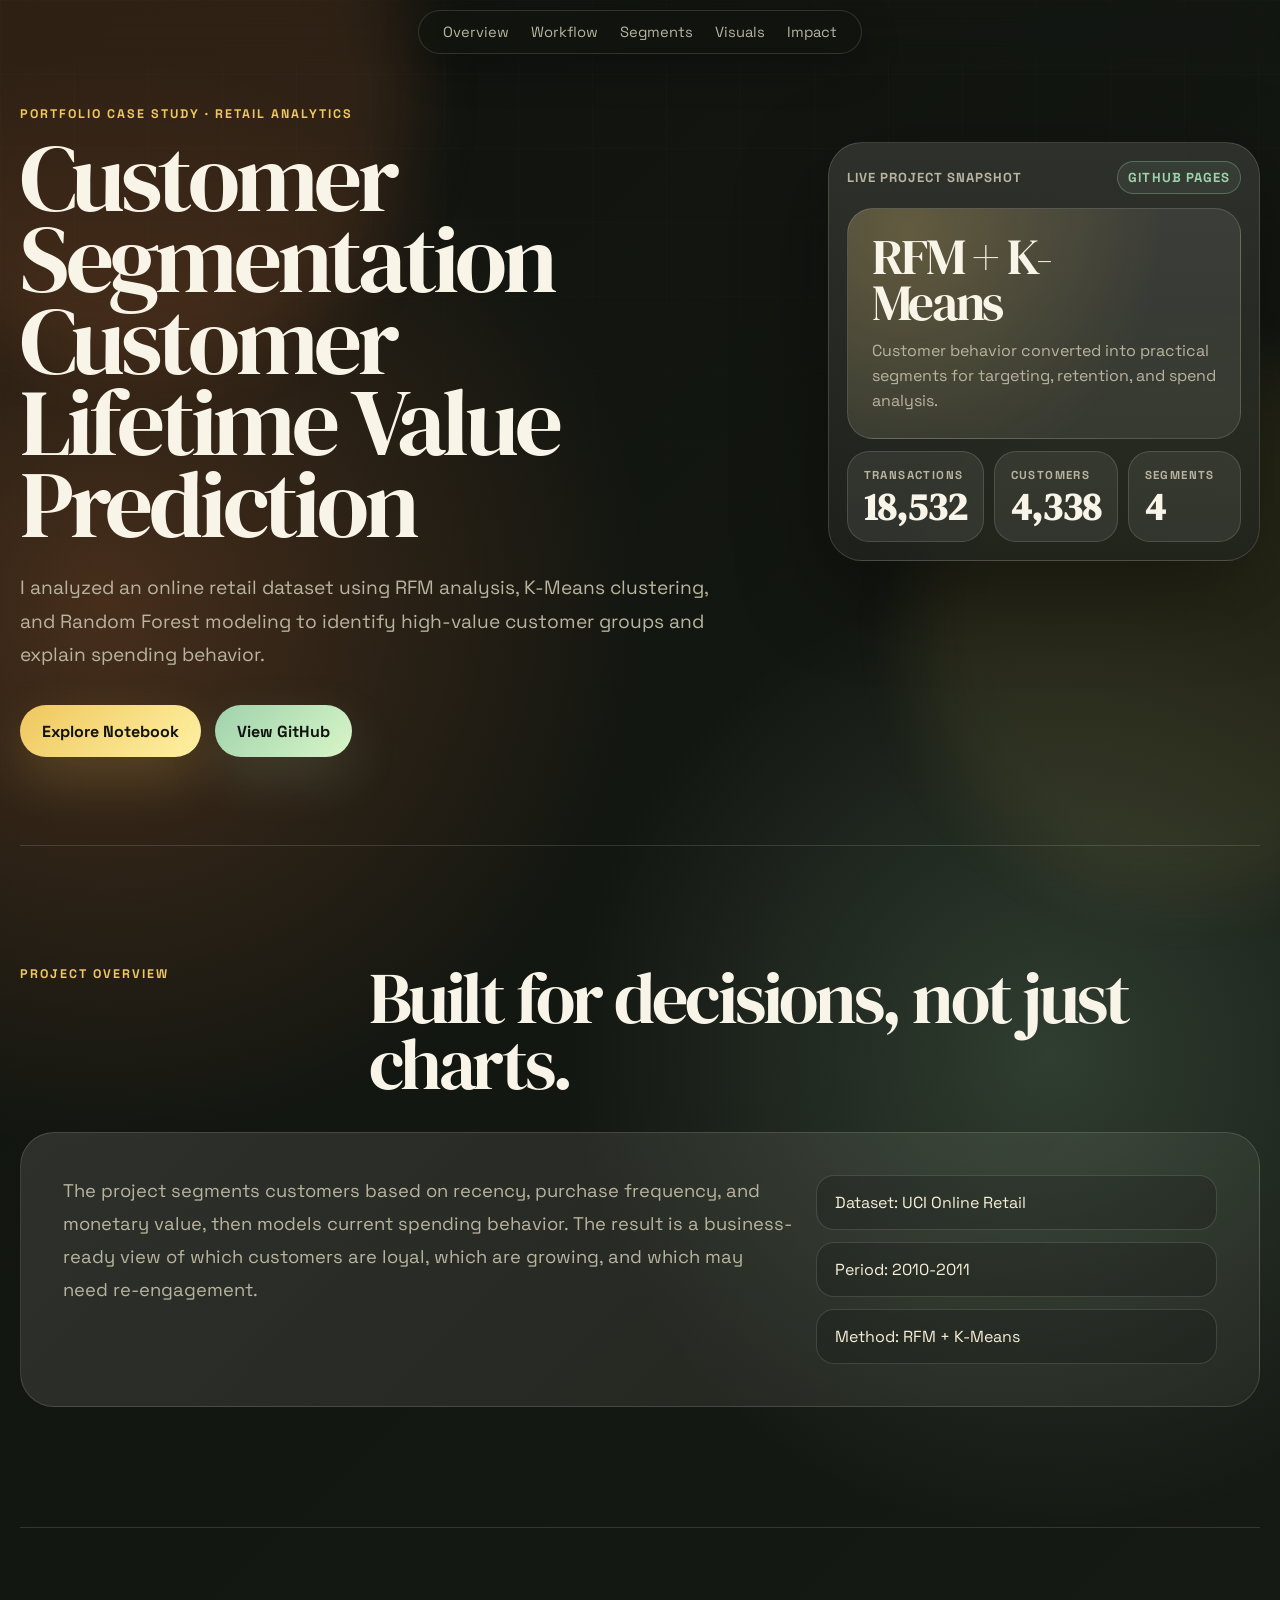
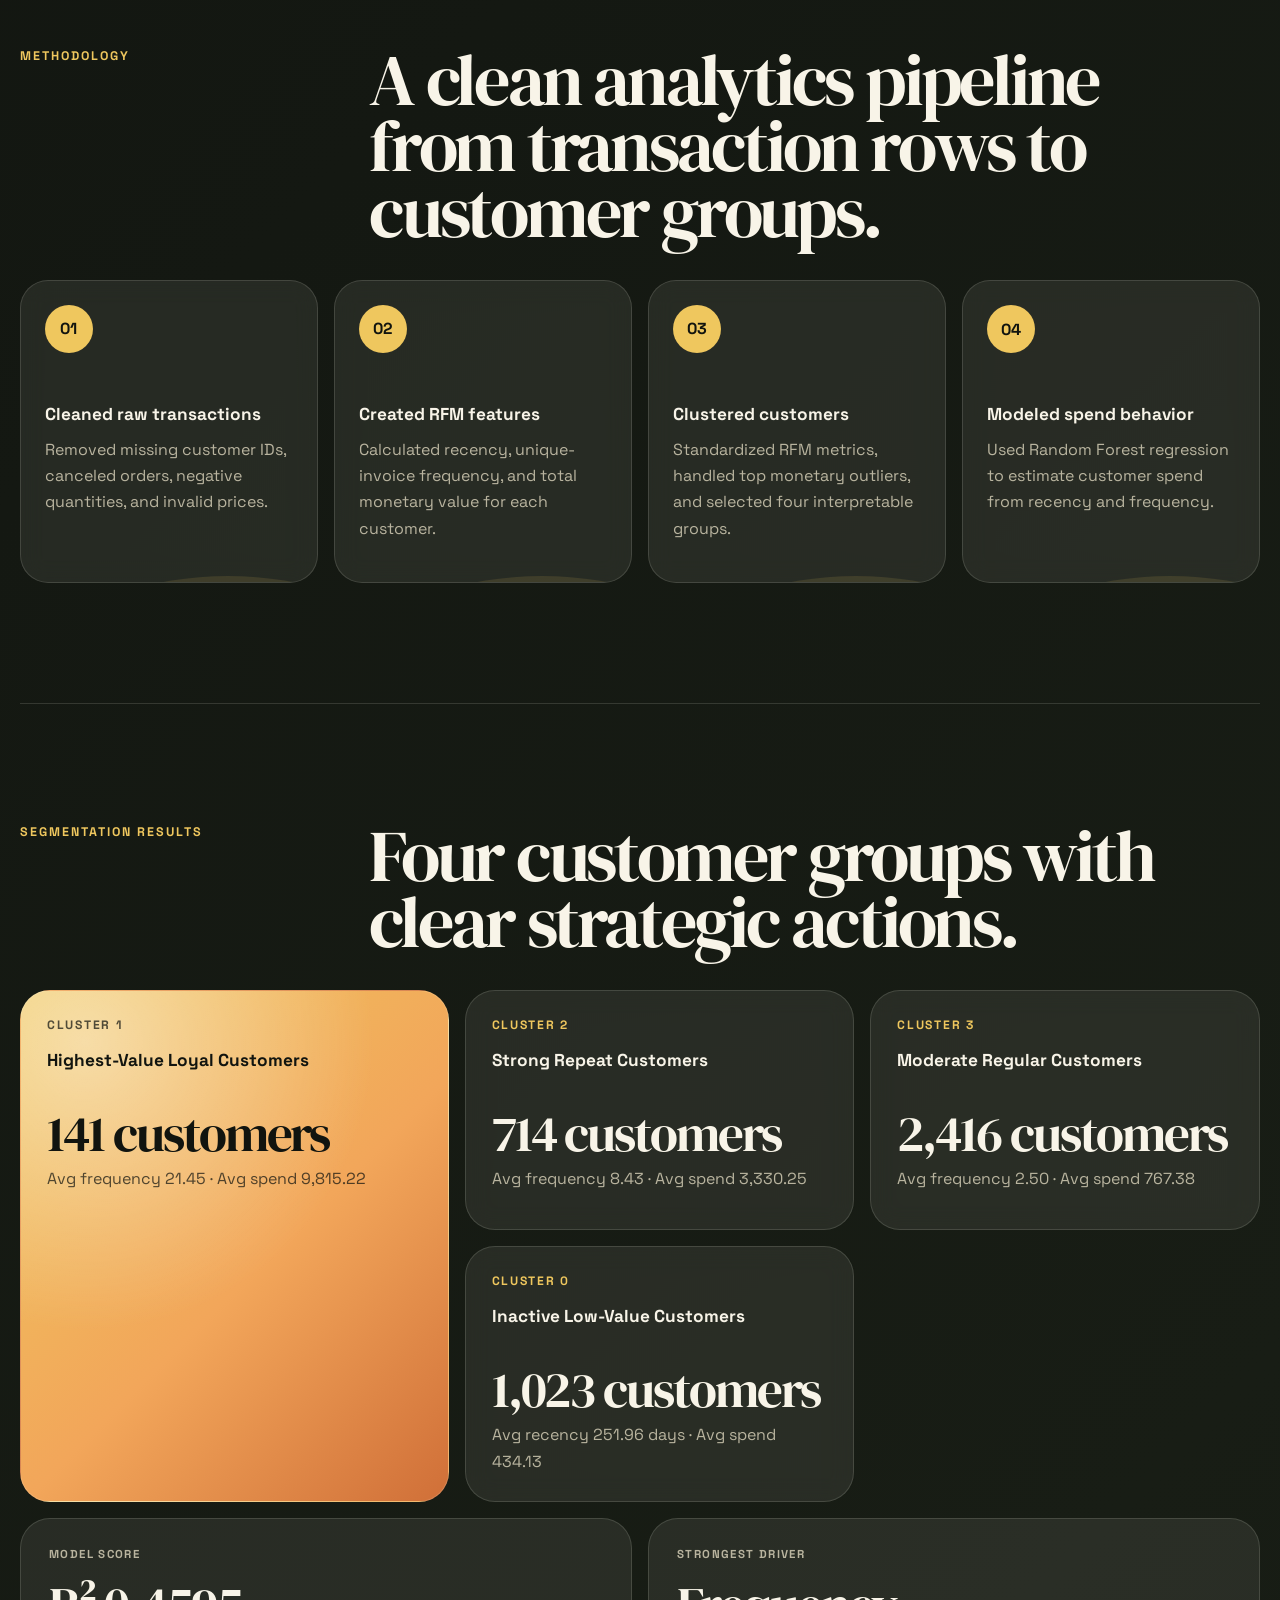
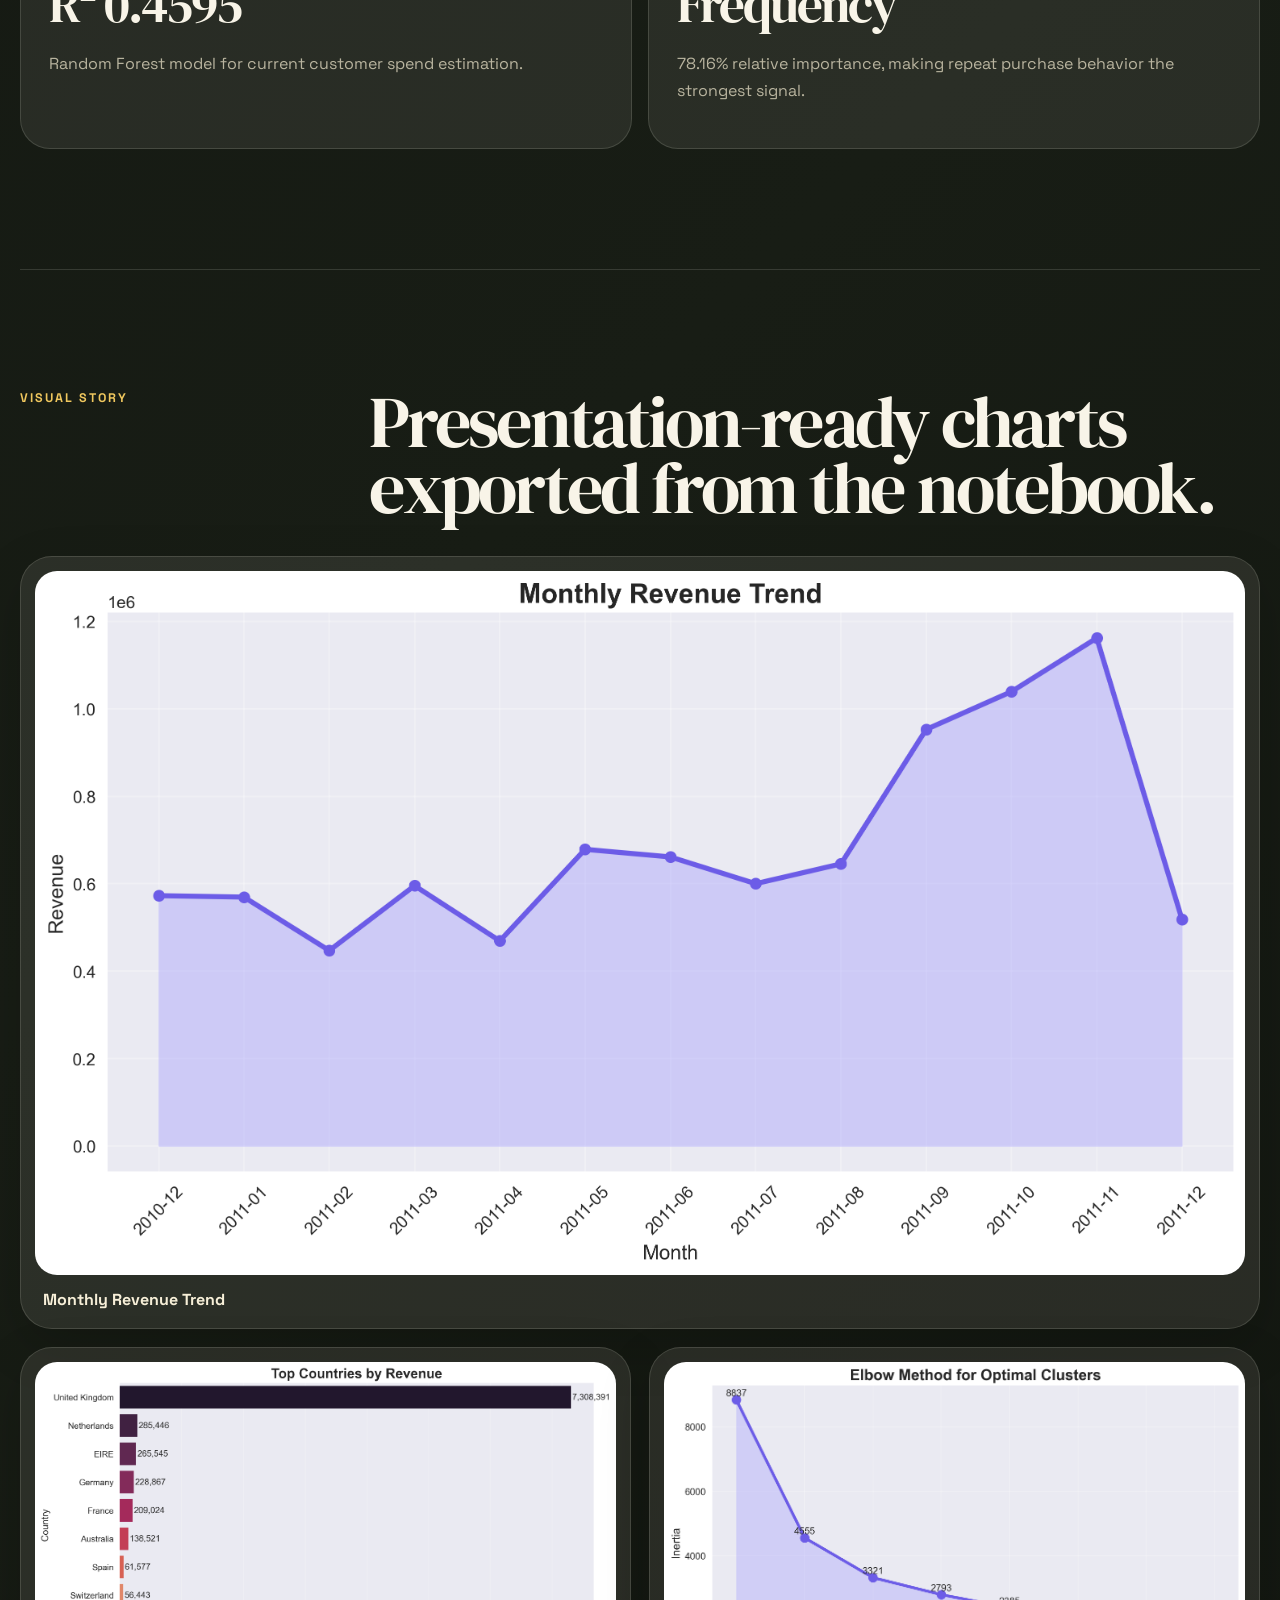
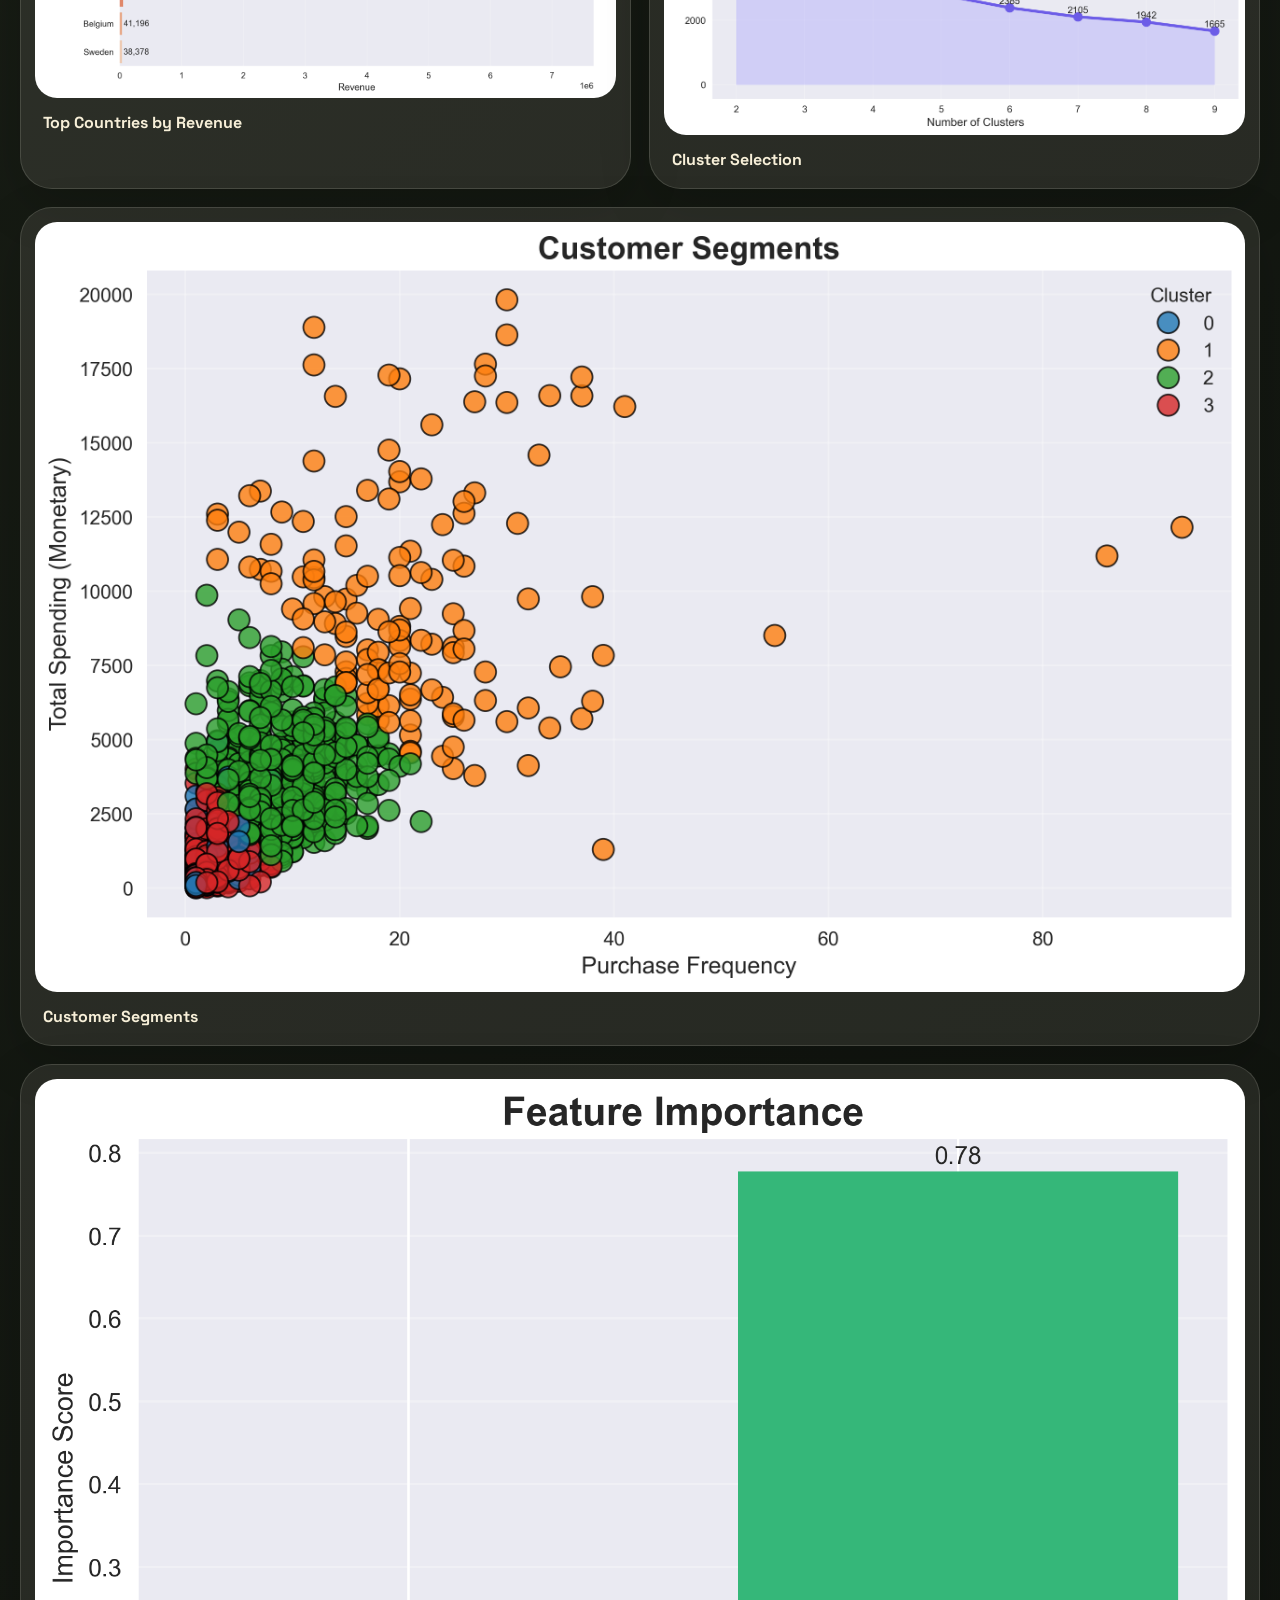
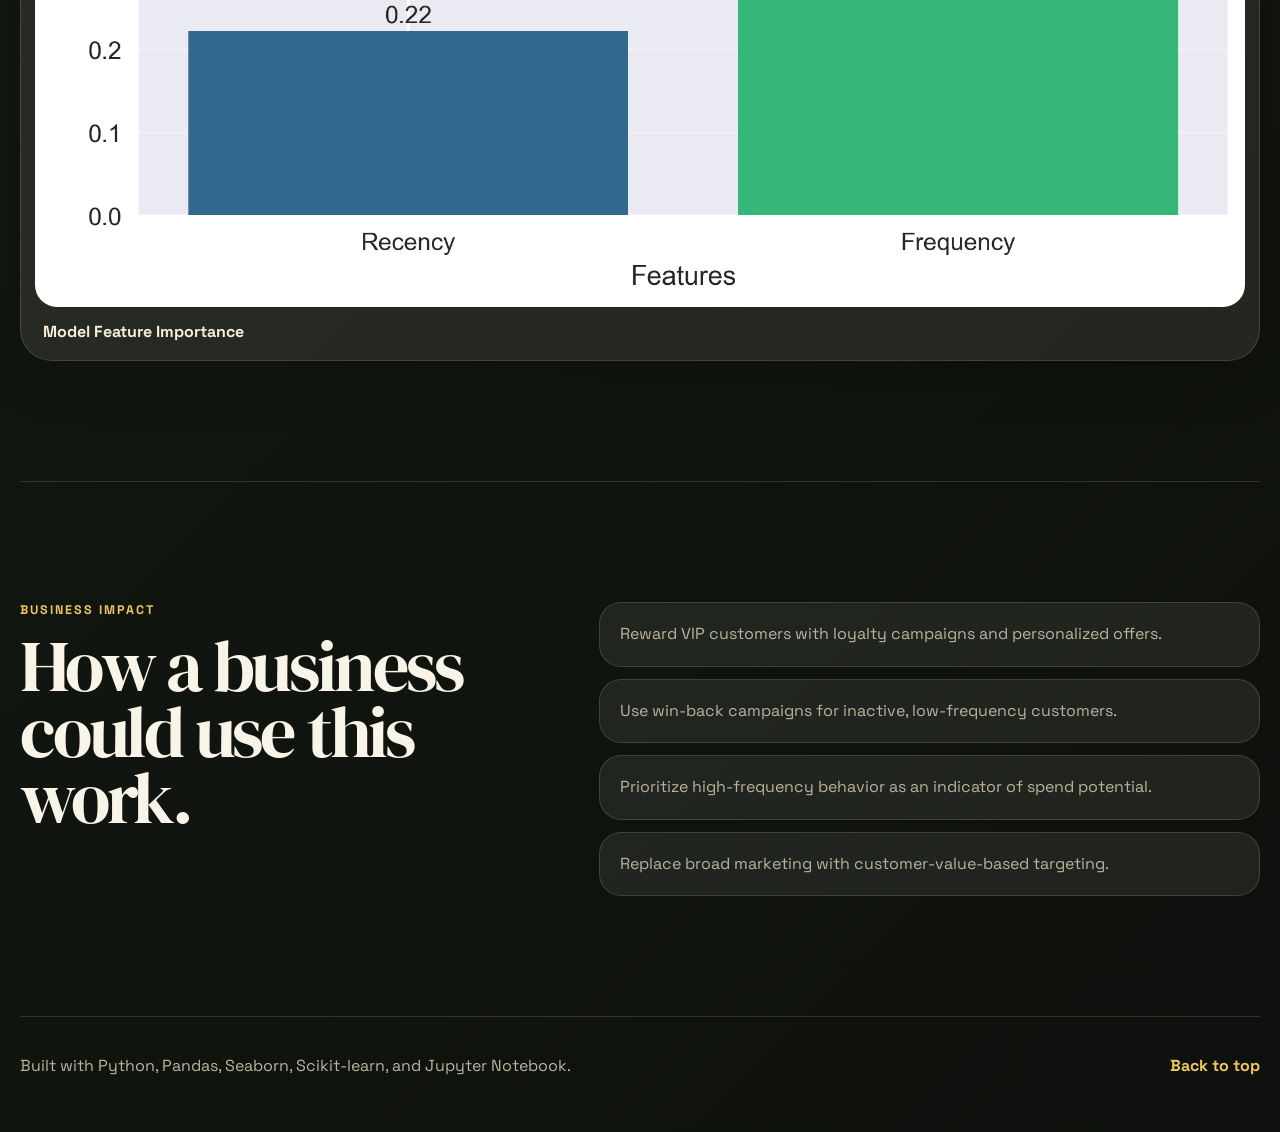
==== index.html @ 59300b8c "Fix hero card overlap" ====
<!DOCTYPE html>
<html lang="en">
<head>
  <meta charset="UTF-8" />
  <meta name="viewport" content="width=device-width, initial-scale=1.0" />
  <meta
    name="description"
    content="A polished portfolio case study for customer segmentation and spend analysis using RFM, K-Means clustering, and Random Forest modeling."
  />
  <title>Customer Segmentation Customer Lifetime Value Prediction</title>
  <link rel="preconnect" href="https://fonts.googleapis.com" />
  <link rel="preconnect" href="https://fonts.gstatic.com" crossorigin />
  <link
    href="https://fonts.googleapis.com/css2?family=DM+Serif+Display:ital@0;1&family=Space+Grotesk:wght@400;500;600;700&display=swap"
    rel="stylesheet"
  />
  <link rel="stylesheet" href="styles.css?v=2" />
</head>
<body>
  <div class="ambient ambient-one"></div>
  <div class="ambient ambient-two"></div>

  <header class="site-header">
    <nav class="nav" aria-label="Primary navigation">
      <div class="nav-links">
        <a href="#overview">Overview</a>
        <a href="#workflow">Workflow</a>
        <a href="#segments">Segments</a>
        <a href="#visuals">Visuals</a>
        <a href="#impact">Impact</a>
      </div>
    </nav>
  </header>

  <main id="top">
    <section class="hero">
      <div class="hero-copy reveal">
        <p class="eyebrow">Portfolio Case Study · Retail Analytics</p>
        <h1>Customer Segmentation Customer Lifetime Value Prediction</h1>
        <p class="hero-text">
          I analyzed an online retail dataset using RFM analysis, K-Means clustering, and
          Random Forest modeling to identify high-value customer groups and explain spending
          behavior.
        </p>
        <div class="hero-actions">
          <a class="button button-primary" href="notebooks/customer_segmentation.ipynb">Explore Notebook</a>
          <a
            class="button button-secondary"
            href="https://github.com/bindhusaahithi/Customer-Segmentation-Customer-Lifetime-Value-Prediction"
            target="_blank"
            rel="noopener noreferrer"
          >
            View GitHub
          </a>
        </div>
      </div>

      <div class="hero-panel reveal delay-one" aria-label="Project dashboard preview">
        <div class="panel-topline">
          <span>Live Project Snapshot</span>
          <span class="status-pill">GitHub Pages</span>
        </div>
        <div class="hero-summary">
          <strong>RFM + K-Means</strong>
          <p>Customer behavior converted into practical segments for targeting, retention, and spend analysis.</p>
        </div>
        <div class="metric-stack">
          <article>
            <span>Transactions</span>
            <strong>18,532</strong>
          </article>
          <article>
            <span>Customers</span>
            <strong>4,338</strong>
          </article>
          <article>
            <span>Segments</span>
            <strong>4</strong>
          </article>
        </div>
      </div>
    </section>

    <section id="overview" class="overview section reveal">
      <div class="section-kicker">
        <p class="eyebrow">Project Overview</p>
        <h2>Built for decisions, not just charts.</h2>
      </div>
      <div class="overview-card">
        <p>
          The project segments customers based on recency, purchase frequency, and monetary
          value, then models current spending behavior. The result is a business-ready view of
          which customers are loyal, which are growing, and which may need re-engagement.
        </p>
        <div class="mini-facts">
          <span>Dataset: UCI Online Retail</span>
          <span>Period: 2010-2011</span>
          <span>Method: RFM + K-Means</span>
        </div>
      </div>
    </section>

    <section id="workflow" class="section workflow">
      <div class="section-kicker reveal">
        <p class="eyebrow">Methodology</p>
        <h2>A clean analytics pipeline from transaction rows to customer groups.</h2>
      </div>
      <div class="timeline">
        <article class="reveal">
          <span>01</span>
          <h3>Cleaned raw transactions</h3>
          <p>Removed missing customer IDs, canceled orders, negative quantities, and invalid prices.</p>
        </article>
        <article class="reveal delay-one">
          <span>02</span>
          <h3>Created RFM features</h3>
          <p>Calculated recency, unique-invoice frequency, and total monetary value for each customer.</p>
        </article>
        <article class="reveal delay-two">
          <span>03</span>
          <h3>Clustered customers</h3>
          <p>Standardized RFM metrics, handled top monetary outliers, and selected four interpretable groups.</p>
        </article>
        <article class="reveal delay-three">
          <span>04</span>
          <h3>Modeled spend behavior</h3>
          <p>Used Random Forest regression to estimate customer spend from recency and frequency.</p>
        </article>
      </div>
    </section>

    <section id="segments" class="section segments">
      <div class="section-kicker reveal">
        <p class="eyebrow">Segmentation Results</p>
        <h2>Four customer groups with clear strategic actions.</h2>
      </div>
      <div class="segment-layout">
        <article class="segment-card vip reveal">
          <p>Cluster 1</p>
          <h3>Highest-Value Loyal Customers</h3>
          <strong>141 customers</strong>
          <span>Avg frequency 21.45 · Avg spend 9,815.22</span>
        </article>
        <article class="segment-card reveal delay-one">
          <p>Cluster 2</p>
          <h3>Strong Repeat Customers</h3>
          <strong>714 customers</strong>
          <span>Avg frequency 8.43 · Avg spend 3,330.25</span>
        </article>
        <article class="segment-card reveal delay-two">
          <p>Cluster 3</p>
          <h3>Moderate Regular Customers</h3>
          <strong>2,416 customers</strong>
          <span>Avg frequency 2.50 · Avg spend 767.38</span>
        </article>
        <article class="segment-card reveal delay-three">
          <p>Cluster 0</p>
          <h3>Inactive Low-Value Customers</h3>
          <strong>1,023 customers</strong>
          <span>Avg recency 251.96 days · Avg spend 434.13</span>
        </article>
      </div>

      <div class="model-strip reveal">
        <div>
          <span>Model Score</span>
          <strong>R² 0.4595</strong>
          <p>Random Forest model for current customer spend estimation.</p>
        </div>
        <div>
          <span>Strongest Driver</span>
          <strong>Frequency</strong>
          <p>78.16% relative importance, making repeat purchase behavior the strongest signal.</p>
        </div>
      </div>
    </section>

    <section id="visuals" class="section visuals">
      <div class="section-kicker reveal">
        <p class="eyebrow">Visual Story</p>
        <h2>Presentation-ready charts exported from the notebook.</h2>
      </div>
      <div class="visual-mosaic">
        <figure class="wide reveal">
          <img src="visuals/monthly_revenue.png" alt="Monthly revenue trend chart" />
          <figcaption>Monthly Revenue Trend</figcaption>
        </figure>
        <figure class="reveal delay-one">
          <img src="visuals/top_countries.png" alt="Top countries by revenue chart" />
          <figcaption>Top Countries by Revenue</figcaption>
        </figure>
        <figure class="reveal delay-two">
          <img src="visuals/elbow_method.png" alt="Elbow method chart" />
          <figcaption>Cluster Selection</figcaption>
        </figure>
        <figure class="wide reveal">
          <img src="visuals/customer_segments.png" alt="Customer segments scatter plot" />
          <figcaption>Customer Segments</figcaption>
        </figure>
        <figure class="wide reveal">
          <img src="visuals/feature_importance.png" alt="Feature importance chart" />
          <figcaption>Model Feature Importance</figcaption>
        </figure>
      </div>
    </section>

    <section id="impact" class="section impact reveal">
      <div>
        <p class="eyebrow">Business Impact</p>
        <h2>How a business could use this work.</h2>
      </div>
      <div class="impact-grid">
        <p>Reward VIP customers with loyalty campaigns and personalized offers.</p>
        <p>Use win-back campaigns for inactive, low-frequency customers.</p>
        <p>Prioritize high-frequency behavior as an indicator of spend potential.</p>
        <p>Replace broad marketing with customer-value-based targeting.</p>
      </div>
    </section>
  </main>

  <footer class="footer">
    <p>Built with Python, Pandas, Seaborn, Scikit-learn, and Jupyter Notebook.</p>
    <a href="#top">Back to top</a>
  </footer>
</body>
</html>
---- styles.css ----
:root {
  --ink: #f8f4e8;
  --charcoal: #11140f;
  --charcoal-soft: #181d15;
  --paper: #f7efd8;
  --muted: #b9b49f;
  --gold: #efc75e;
  --copper: #d06f38;
  --mint: #9fd2ac;
  --olive: #37462f;
  --line: rgba(248, 244, 232, 0.14);
  --glass: rgba(248, 244, 232, 0.08);
  --glass-strong: rgba(248, 244, 232, 0.13);
  --shadow: 0 28px 90px rgba(0, 0, 0, 0.36);
}

* {
  box-sizing: border-box;
}

html {
  scroll-behavior: smooth;
}

body {
  margin: 0;
  color: var(--ink);
  background:
    radial-gradient(circle at 8% 8%, rgba(208, 111, 56, 0.28), transparent 34rem),
    radial-gradient(circle at 82% 14%, rgba(159, 210, 172, 0.2), transparent 30rem),
    linear-gradient(135deg, #10130f 0%, #181d15 48%, #0d100c 100%);
  font-family: "Space Grotesk", sans-serif;
}

body::before {
  content: "";
  position: fixed;
  inset: 0;
  z-index: -3;
  opacity: 0.34;
  background-image:
    linear-gradient(rgba(248, 244, 232, 0.06) 1px, transparent 1px),
    linear-gradient(90deg, rgba(248, 244, 232, 0.06) 1px, transparent 1px);
  background-size: 74px 74px;
  mask-image: linear-gradient(to bottom, black, transparent 82%);
}

a {
  color: inherit;
  text-decoration: none;
}

img {
  max-width: 100%;
}

.ambient {
  position: fixed;
  z-index: -2;
  width: 34rem;
  height: 34rem;
  border-radius: 999px;
  filter: blur(34px);
  opacity: 0.38;
  pointer-events: none;
}

.ambient-one {
  top: -11rem;
  left: -8rem;
  background: rgba(208, 111, 56, 0.42);
}

.ambient-two {
  right: -11rem;
  top: 22rem;
  background: rgba(239, 199, 94, 0.22);
}

.site-header {
  position: sticky;
  top: 0;
  z-index: 20;
  padding: 10px clamp(18px, 4vw, 60px);
  backdrop-filter: blur(18px);
}

.nav {
  display: flex;
  align-items: center;
  justify-content: center;
  gap: 24px;
  width: max-content;
  max-width: 100%;
  margin: 0 auto;
  padding: 12px 24px;
  border: 1px solid var(--line);
  border-radius: 999px;
  background: rgba(17, 20, 15, 0.72);
  box-shadow: 0 14px 42px rgba(0, 0, 0, 0.24);
}

.nav-links {
  display: flex;
  align-items: center;
  gap: clamp(10px, 2vw, 22px);
  color: var(--muted);
  font-size: 0.92rem;
}

.nav-links a {
  transition: color 180ms ease, transform 180ms ease;
}

.nav-links a:hover {
  color: var(--ink);
  transform: translateY(-1px);
}

.hero,
.section,
.footer {
  width: min(1240px, calc(100% - 40px));
  margin: 0 auto;
}

.hero {
  display: grid;
  grid-template-columns: minmax(0, 1.24fr) minmax(320px, 0.76fr);
  column-gap: clamp(48px, 8vw, 132px);
  row-gap: 34px;
  align-items: start;
  min-height: 0 !important;
  padding: clamp(18px, 3.5vw, 42px) 0 clamp(52px, 7vw, 88px);
}

.eyebrow {
  margin: 0 0 16px;
  color: var(--gold);
  font-size: 0.78rem;
  font-weight: 800;
  letter-spacing: 0.16em;
  text-transform: uppercase;
}

h1,
h2,
h3,
p {
  margin-top: 0;
}

h1,
h2 {
  font-family: "DM Serif Display", serif;
  font-weight: 400;
  letter-spacing: -0.045em;
}

h1 {
  max-width: 820px;
  margin-bottom: 26px;
  font-size: clamp(4.2rem, 7.4vw, 7.9rem);
  line-height: 0.86;
}

h2 {
  max-width: 850px;
  margin-bottom: 0;
  font-size: clamp(2.7rem, 5.6vw, 5.7rem);
  line-height: 0.92;
}

h3 {
  margin-bottom: 12px;
  font-size: 1.08rem;
  line-height: 1.12;
}

.hero-text {
  max-width: 690px;
  color: var(--muted);
  font-size: clamp(1.08rem, 1.5vw, 1.32rem);
  line-height: 1.74;
}

.hero-actions {
  display: flex;
  flex-wrap: wrap;
  gap: 14px;
  margin-top: 34px;
}

.button {
  display: inline-flex;
  align-items: center;
  justify-content: center;
  min-height: 52px;
  padding: 0 22px;
  border-radius: 999px;
  font-weight: 800;
  transition: transform 180ms ease, border-color 180ms ease, background 180ms ease;
}

.button:hover {
  transform: translateY(-2px);
}

.button-primary {
  color: #11140f;
  background: linear-gradient(135deg, var(--gold), #fff1a3);
  box-shadow: 0 20px 52px rgba(239, 199, 94, 0.2);
}

.button-secondary {
  color: #10130f;
  background: linear-gradient(135deg, var(--mint), #d9f5c8);
  box-shadow: 0 20px 52px rgba(159, 210, 172, 0.16);
}

.button-ghost {
  border: 1px solid var(--line);
  background: var(--glass);
}

.hero-panel {
  overflow: hidden;
  width: min(100%, 460px);
  justify-self: end;
  margin-top: 36px;
  padding: 18px;
  border: 1px solid var(--line);
  border-radius: 34px;
  background:
    linear-gradient(180deg, rgba(248, 244, 232, 0.13), rgba(248, 244, 232, 0.06)),
    rgba(17, 20, 15, 0.76);
  box-shadow: var(--shadow);
}

.panel-topline {
  display: flex;
  justify-content: space-between;
  align-items: center;
  gap: 14px;
  margin-bottom: 14px;
  color: var(--muted);
  font-size: 0.82rem;
  font-weight: 800;
  letter-spacing: 0.08em;
  text-transform: uppercase;
}

.status-pill {
  padding: 7px 10px;
  border: 1px solid rgba(159, 210, 172, 0.32);
  border-radius: 999px;
  color: var(--mint);
  background: rgba(159, 210, 172, 0.08);
}

.hero-summary {
  min-height: 170px;
  padding: 24px;
  border: 1px solid var(--line);
  border-radius: 26px;
  background:
    radial-gradient(circle at 15% 10%, rgba(239, 199, 94, 0.22), transparent 16rem),
    rgba(248, 244, 232, 0.08);
}

.hero-summary strong {
  display: block;
  max-width: 8ch;
  margin-bottom: 14px;
  font-family: "DM Serif Display", serif;
  font-size: clamp(2.4rem, 4vw, 4rem);
  font-weight: 400;
  line-height: 0.9;
  letter-spacing: -0.045em;
}

.hero-summary p {
  max-width: 360px;
  margin: 0;
  color: var(--muted);
  line-height: 1.55;
}

.metric-stack {
  display: grid;
  grid-template-columns: repeat(3, 1fr);
  gap: 10px;
  margin-top: 12px;
}

.metric-stack article {
  padding: 16px;
  border: 1px solid var(--line);
  border-radius: 22px;
  background: rgba(248, 244, 232, 0.08);
}

.metric-stack span,
.model-strip span {
  display: block;
  margin-bottom: 8px;
  color: var(--muted);
  font-size: 0.72rem;
  font-weight: 800;
  letter-spacing: 0.12em;
  text-transform: uppercase;
}

.metric-stack strong {
  font-family: "DM Serif Display", serif;
  font-size: clamp(1.75rem, 3vw, 2.7rem);
  line-height: 0.9;
}

.section {
  padding: clamp(72px, 10vw, 120px) 0;
  border-top: 1px solid var(--line);
}

.section-kicker {
  display: grid;
  grid-template-columns: 0.32fr 1fr;
  gap: clamp(24px, 5vw, 72px);
  align-items: start;
  margin-bottom: 34px;
}

.overview-card {
  display: grid;
  grid-template-columns: minmax(0, 1fr) 0.55fr;
  gap: 24px;
  padding: clamp(24px, 4vw, 42px);
  border: 1px solid var(--line);
  border-radius: 34px;
  background: linear-gradient(135deg, rgba(248, 244, 232, 0.12), rgba(248, 244, 232, 0.05));
}

.overview-card p {
  margin: 0;
  color: var(--muted);
  font-size: 1.15rem;
  line-height: 1.78;
}

.mini-facts {
  display: grid;
  gap: 12px;
}

.mini-facts span {
  padding: 16px 18px;
  border: 1px solid var(--line);
  border-radius: 18px;
  color: var(--paper);
  background: rgba(0, 0, 0, 0.16);
}

.timeline {
  display: grid;
  grid-template-columns: repeat(4, 1fr);
  gap: 16px;
}

.timeline article,
.segment-card,
.model-strip > div,
.impact-grid p {
  border: 1px solid var(--line);
  background: var(--glass);
  backdrop-filter: blur(12px);
}

.timeline article {
  min-height: 270px;
  padding: 24px;
  border-radius: 28px;
  position: relative;
  overflow: hidden;
}

.timeline article::after {
  content: "";
  position: absolute;
  inset: auto -20% -38% 20%;
  height: 120px;
  border-radius: 50%;
  background: rgba(239, 199, 94, 0.12);
}

.timeline article span {
  display: inline-grid;
  width: 48px;
  height: 48px;
  place-items: center;
  margin-bottom: 52px;
  border-radius: 50%;
  color: #11140f;
  background: var(--gold);
  font-weight: 900;
}

.timeline p,
.segment-card span,
.model-strip p,
.impact-grid p {
  color: var(--muted);
  line-height: 1.65;
}

.segment-layout {
  display: grid;
  grid-template-columns: 1.1fr 1fr 1fr;
  gap: 16px;
}

.segment-card {
  min-height: 240px;
  padding: 26px;
  border-radius: 30px;
}

.segment-card.vip {
  grid-row: span 2;
  color: #11140f;
  background:
    radial-gradient(circle at 15% 10%, rgba(255, 255, 255, 0.46), transparent 18rem),
    linear-gradient(135deg, var(--gold), #f2a65a 55%, var(--copper));
}

.segment-card p {
  margin-bottom: 18px;
  color: var(--gold);
  font-size: 0.76rem;
  font-weight: 900;
  letter-spacing: 0.14em;
  text-transform: uppercase;
}

.segment-card.vip p,
.segment-card.vip span {
  color: rgba(17, 20, 15, 0.72);
}

.segment-card strong {
  display: block;
  margin: 40px 0 10px;
  font-family: "DM Serif Display", serif;
  font-size: clamp(2rem, 4vw, 3.9rem);
  font-weight: 400;
  line-height: 0.9;
  letter-spacing: -0.04em;
}

.model-strip {
  display: grid;
  grid-template-columns: repeat(2, 1fr);
  gap: 16px;
  margin-top: 16px;
}

.model-strip > div {
  padding: 28px;
  border-radius: 30px;
}

.model-strip strong {
  display: block;
  margin-bottom: 12px;
  font-family: "DM Serif Display", serif;
  font-size: clamp(2.2rem, 4vw, 4rem);
  font-weight: 400;
  letter-spacing: -0.04em;
}

.visual-mosaic {
  display: grid;
  grid-template-columns: repeat(2, 1fr);
  gap: 18px;
}

figure {
  margin: 0;
  padding: 14px;
  border: 1px solid var(--line);
  border-radius: 32px;
  background: rgba(248, 244, 232, 0.09);
  box-shadow: 0 18px 52px rgba(0, 0, 0, 0.16);
}

figure.wide {
  grid-column: span 2;
}

figure img {
  display: block;
  width: 100%;
  border-radius: 22px;
  background: var(--paper);
}

figcaption {
  padding: 14px 8px 4px;
  color: var(--paper);
  font-weight: 800;
}

.impact {
  display: grid;
  grid-template-columns: 0.78fr 1fr;
  gap: clamp(28px, 5vw, 72px);
}

.impact-grid {
  display: grid;
  gap: 12px;
}

.impact-grid p {
  margin: 0;
  padding: 18px 20px;
  border-radius: 22px;
}

.footer {
  display: flex;
  justify-content: space-between;
  gap: 24px;
  padding: 38px 0 56px;
  border-top: 1px solid var(--line);
  color: var(--muted);
}

.footer p {
  margin: 0;
}

.footer a {
  color: var(--gold);
  font-weight: 900;
}

.reveal {
  animation: rise-in 720ms ease both;
}

.delay-one {
  animation-delay: 110ms;
}

.delay-two {
  animation-delay: 210ms;
}

.delay-three {
  animation-delay: 310ms;
}

@keyframes rise-in {
  from {
    opacity: 0;
    transform: translateY(24px);
  }

  to {
    opacity: 1;
    transform: translateY(0);
  }
}

@media (max-width: 1060px) {
  .hero,
  .section-kicker,
  .overview-card,
  .impact {
    grid-template-columns: 1fr;
  }

  .hero-panel {
    width: 100%;
    justify-self: stretch;
    margin-top: 0;
  }

  .timeline,
  .segment-layout {
    grid-template-columns: repeat(2, 1fr);
  }

  .segment-card.vip {
    grid-row: auto;
  }
}

@media (max-width: 720px) {
  .site-header {
    position: static;
  }

  .nav {
    align-items: flex-start;
    border-radius: 28px;
    width: 100%;
    justify-content: center;
  }

  .nav-links {
    justify-content: center;
    flex-wrap: wrap;
    width: 100%;
  }

  .hero {
    grid-template-columns: 1fr;
    min-height: auto;
    padding-top: 18px;
  }

  h1 {
    font-size: clamp(4rem, 18vw, 6.4rem);
  }

  .timeline,
  .segment-layout,
  .model-strip,
  .visual-mosaic,
  .metric-stack {
    grid-template-columns: 1fr;
  }

  figure.wide {
    grid-column: auto;
  }
}

@media (prefers-reduced-motion: reduce) {
  html {
    scroll-behavior: auto;
  }

  .reveal,
  .delay-one,
  .delay-two,
  .delay-three {
    animation: none;
  }
}
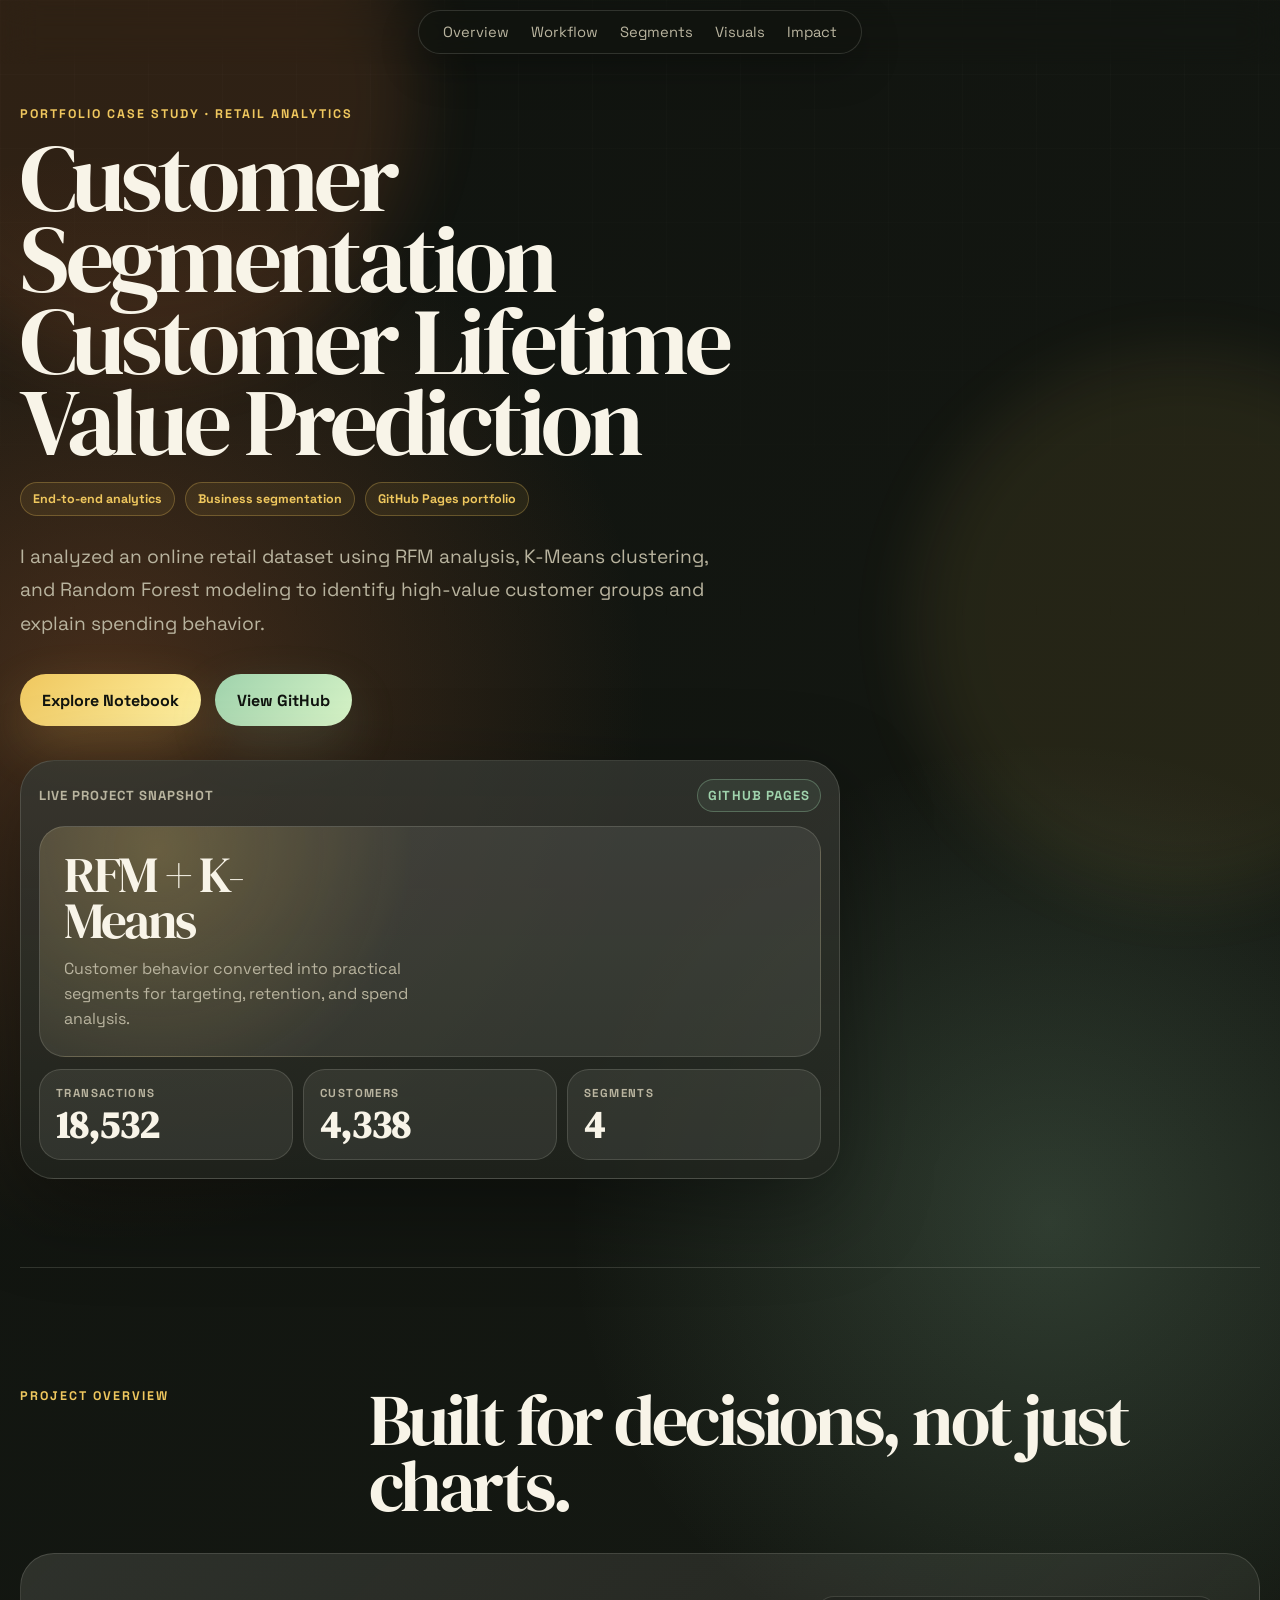
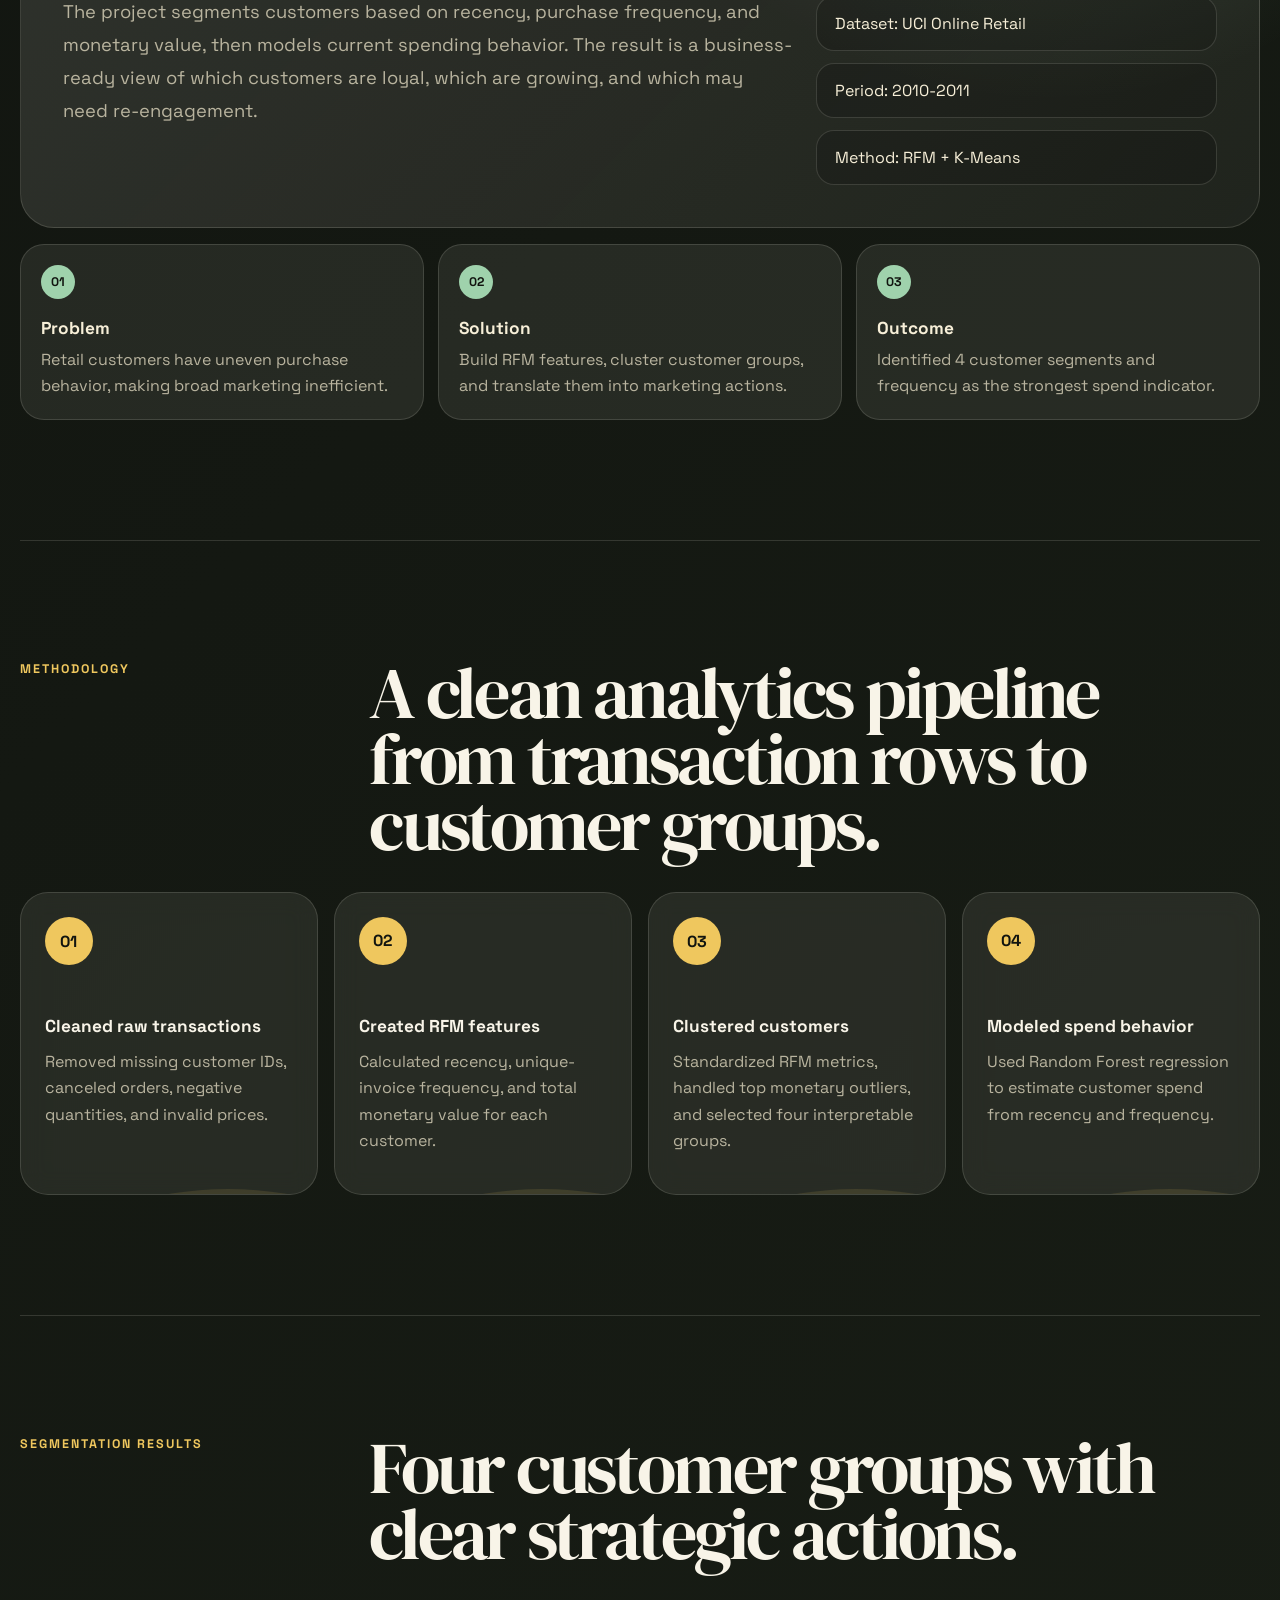
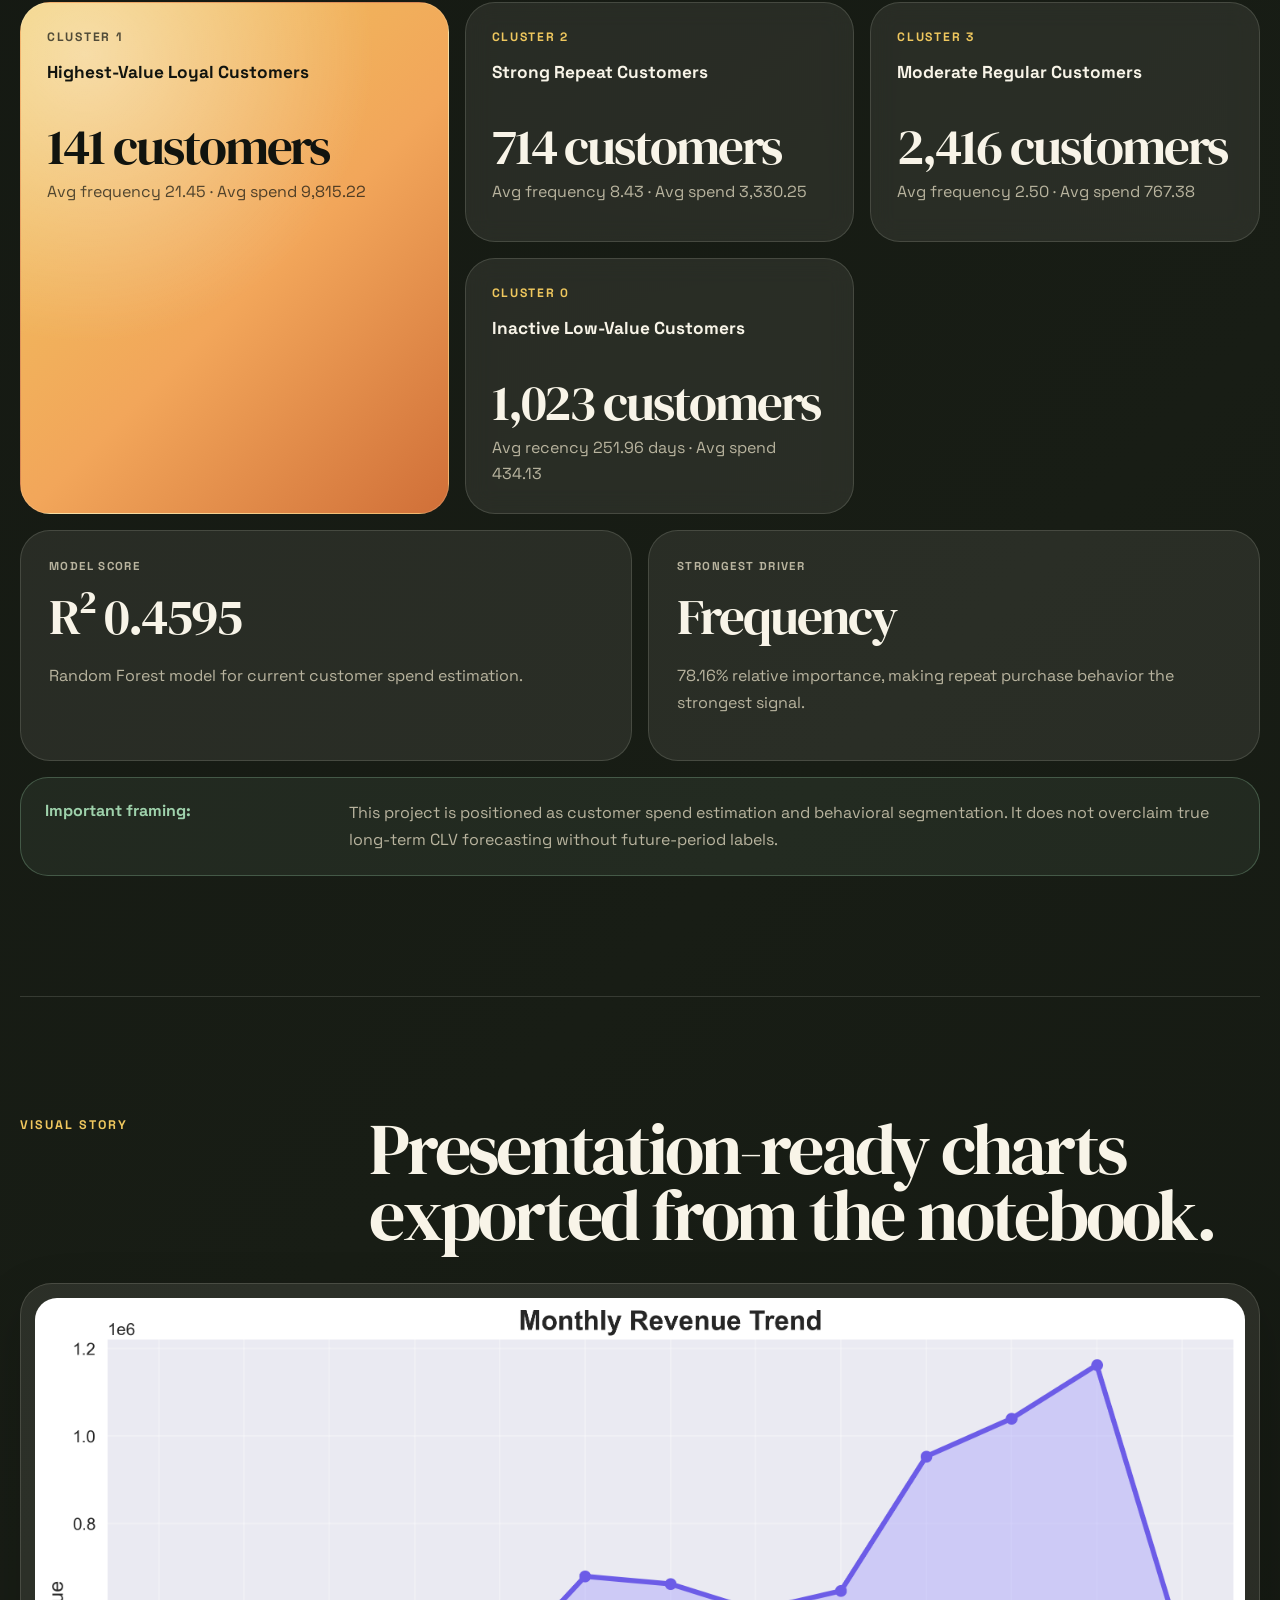
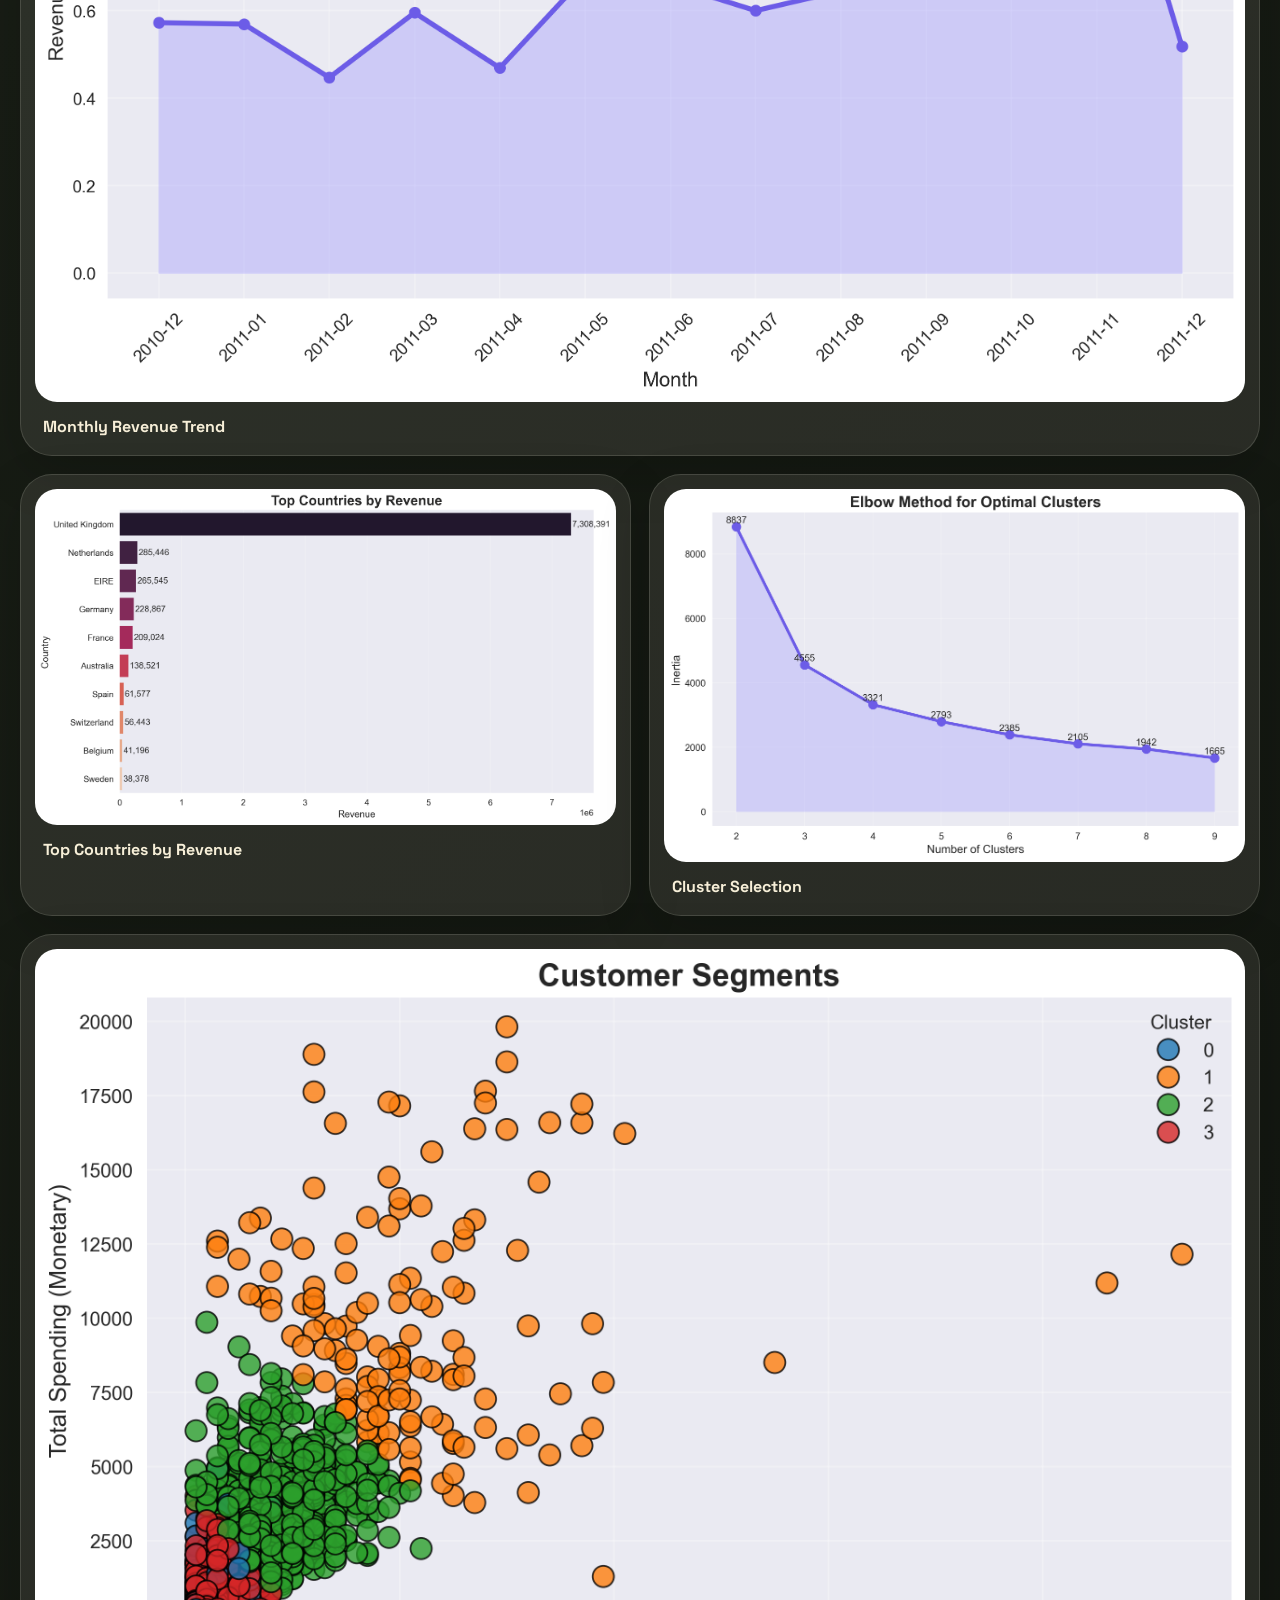
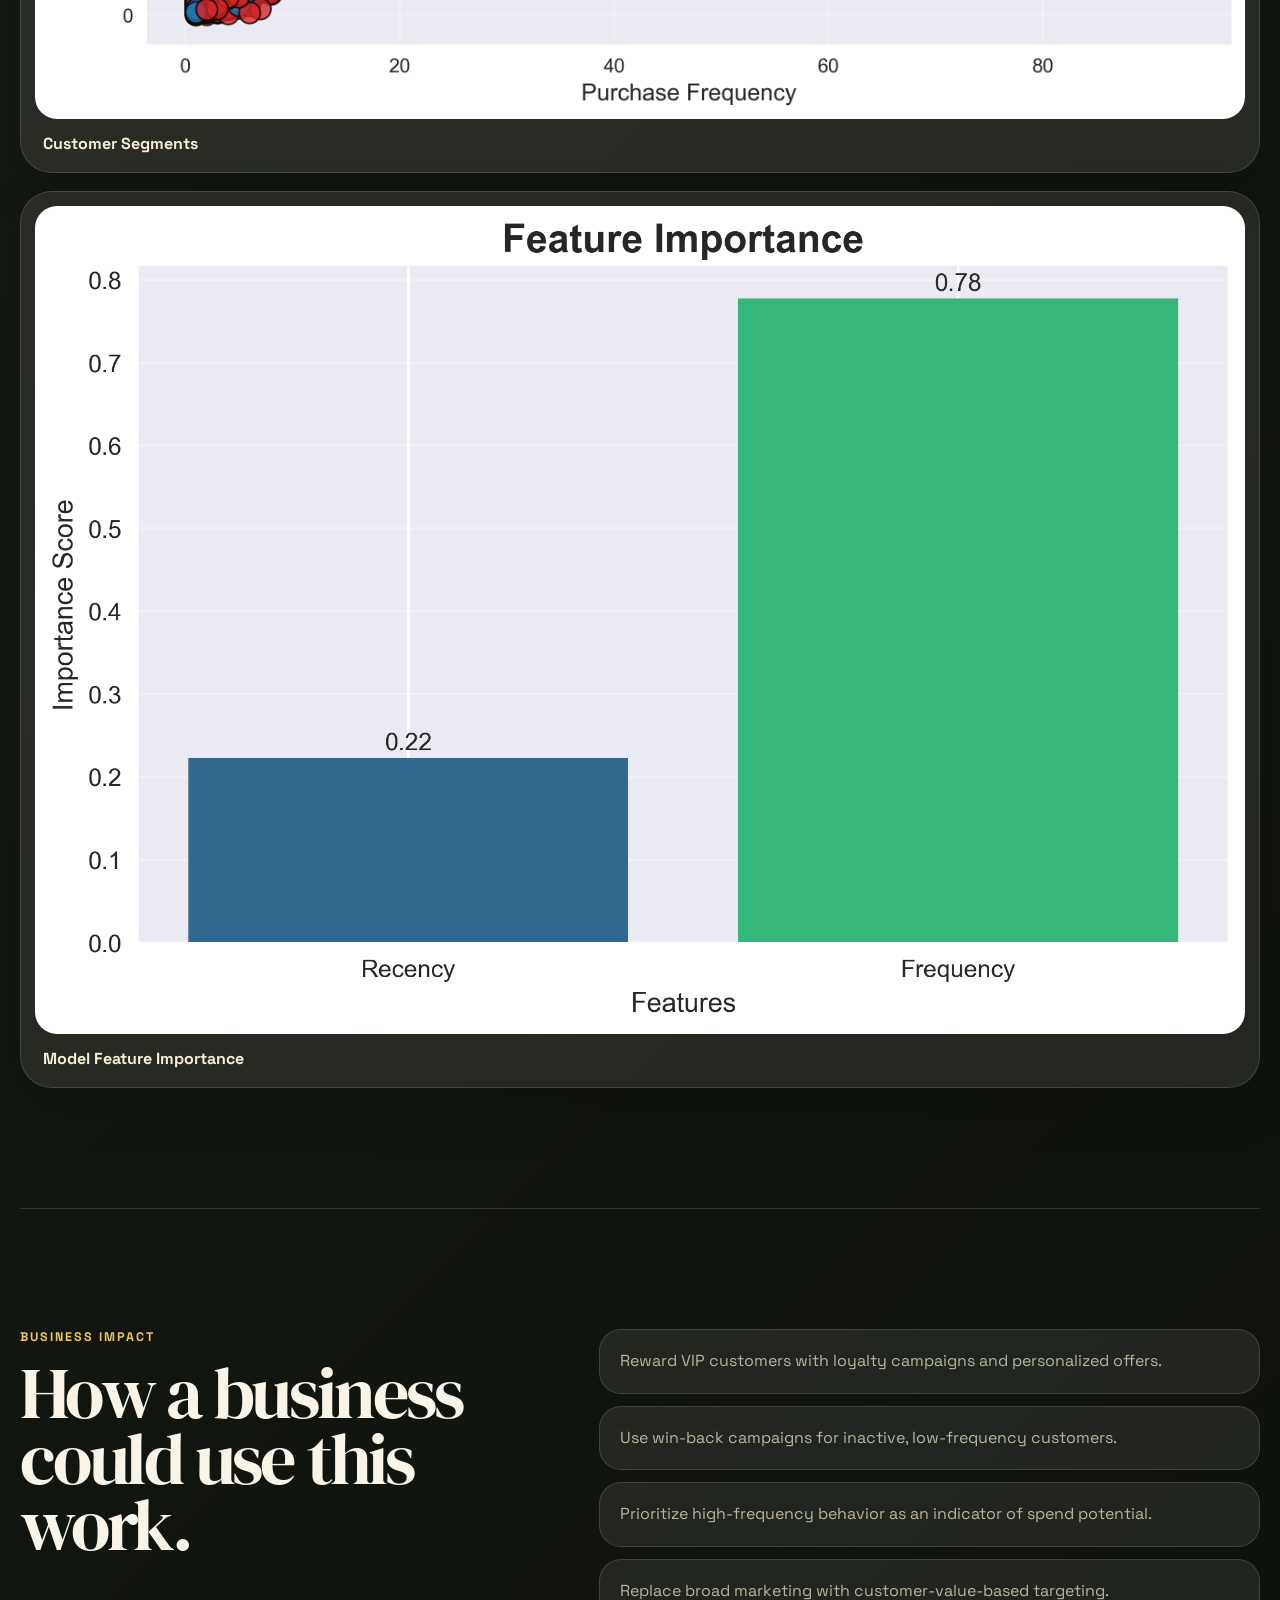
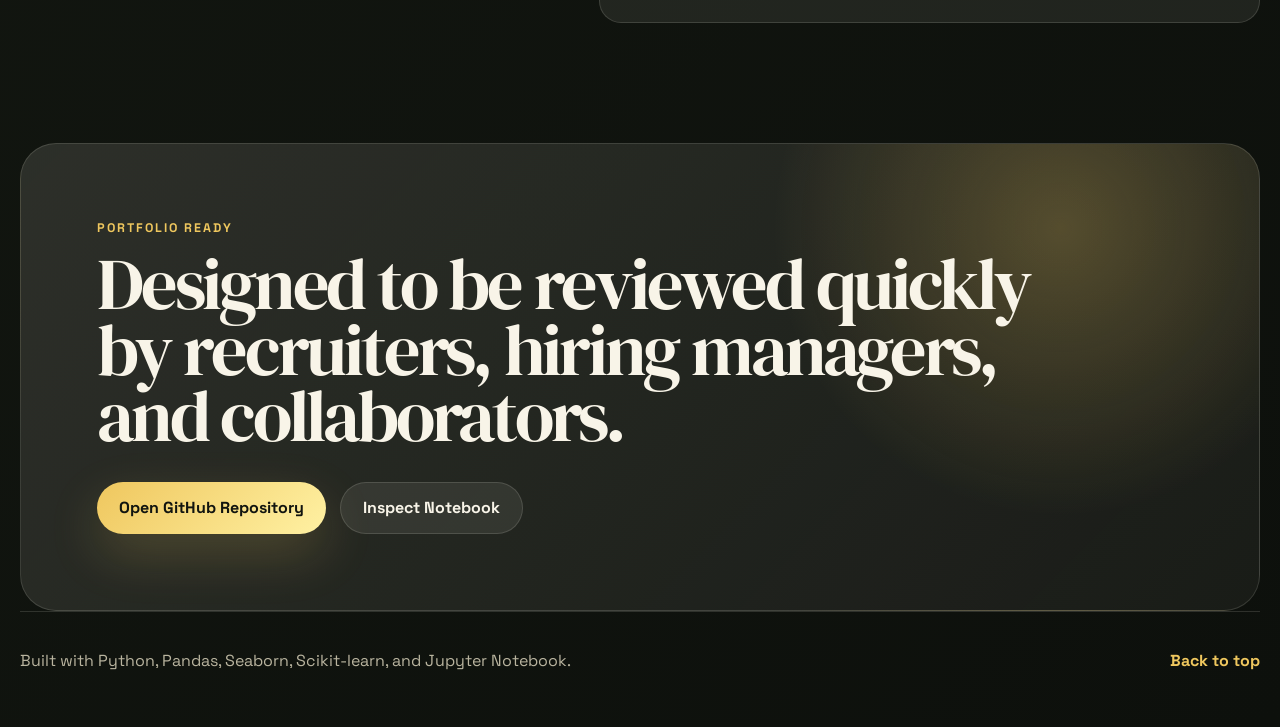
==== commit 365517fe: "Polish portfolio presentation" ====
--- a/index.html
+++ b/index.html
@@ -7,6 +7,12 @@
     name="description"
     content="A polished portfolio case study for customer segmentation and spend analysis using RFM, K-Means clustering, and Random Forest modeling."
   />
+  <meta property="og:title" content="Customer Segmentation Customer Lifetime Value Prediction" />
+  <meta
+    property="og:description"
+    content="A business-focused customer analytics portfolio project using RFM segmentation, K-Means clustering, and spend estimation."
+  />
+  <meta property="og:type" content="website" />
   <title>Customer Segmentation Customer Lifetime Value Prediction</title>
   <link rel="preconnect" href="https://fonts.googleapis.com" />
   <link rel="preconnect" href="https://fonts.gstatic.com" crossorigin />
@@ -37,6 +43,11 @@
       <div class="hero-copy reveal">
         <p class="eyebrow">Portfolio Case Study · Retail Analytics</p>
         <h1>Customer Segmentation Customer Lifetime Value Prediction</h1>
+        <div class="hero-badges" aria-label="Project strengths">
+          <span>End-to-end analytics</span>
+          <span>Business segmentation</span>
+          <span>GitHub Pages portfolio</span>
+        </div>
         <p class="hero-text">
           I analyzed an online retail dataset using RFM analysis, K-Means clustering, and
           Random Forest modeling to identify high-value customer groups and explain spending
@@ -98,6 +109,23 @@
           <span>Method: RFM + K-Means</span>
         </div>
       </div>
+      <div class="proof-grid">
+        <article>
+          <span>01</span>
+          <strong>Problem</strong>
+          <p>Retail customers have uneven purchase behavior, making broad marketing inefficient.</p>
+        </article>
+        <article>
+          <span>02</span>
+          <strong>Solution</strong>
+          <p>Build RFM features, cluster customer groups, and translate them into marketing actions.</p>
+        </article>
+        <article>
+          <span>03</span>
+          <strong>Outcome</strong>
+          <p>Identified 4 customer segments and frequency as the strongest spend indicator.</p>
+        </article>
+      </div>
     </section>
 
     <section id="workflow" class="section workflow">
@@ -173,6 +201,13 @@
           <p>78.16% relative importance, making repeat purchase behavior the strongest signal.</p>
         </div>
       </div>
+      <div class="credibility-note reveal">
+        <strong>Important framing:</strong>
+        <p>
+          This project is positioned as customer spend estimation and behavioral segmentation.
+          It does not overclaim true long-term CLV forecasting without future-period labels.
+        </p>
+      </div>
     </section>
 
     <section id="visuals" class="section visuals">
@@ -214,6 +249,22 @@
         <p>Use win-back campaigns for inactive, low-frequency customers.</p>
         <p>Prioritize high-frequency behavior as an indicator of spend potential.</p>
         <p>Replace broad marketing with customer-value-based targeting.</p>
+      </div>
+    </section>
+
+    <section class="section closing-cta reveal">
+      <p class="eyebrow">Portfolio Ready</p>
+      <h2>Designed to be reviewed quickly by recruiters, hiring managers, and collaborators.</h2>
+      <div class="cta-actions">
+        <a
+          class="button button-primary"
+          href="https://github.com/bindhusaahithi/Customer-Segmentation-Customer-Lifetime-Value-Prediction"
+          target="_blank"
+          rel="noopener noreferrer"
+        >
+          Open GitHub Repository
+        </a>
+        <a class="button button-ghost" href="notebooks/customer_segmentation.ipynb">Inspect Notebook</a>
       </div>
     </section>
   </main>
--- a/styles.css
+++ b/styles.css
@@ -126,8 +126,7 @@
 
 .hero {
   display: grid;
-  grid-template-columns: minmax(0, 1.24fr) minmax(320px, 0.76fr);
-  column-gap: clamp(48px, 8vw, 132px);
+  grid-template-columns: 1fr;
   row-gap: 34px;
   align-items: start;
   min-height: 0 !important;
@@ -182,6 +181,23 @@
   color: var(--muted);
   font-size: clamp(1.08rem, 1.5vw, 1.32rem);
   line-height: 1.74;
+}
+
+.hero-badges {
+  display: flex;
+  flex-wrap: wrap;
+  gap: 10px;
+  margin: -8px 0 24px;
+}
+
+.hero-badges span {
+  padding: 8px 12px;
+  border: 1px solid rgba(239, 199, 94, 0.28);
+  border-radius: 999px;
+  color: var(--gold);
+  background: rgba(239, 199, 94, 0.08);
+  font-size: 0.78rem;
+  font-weight: 800;
 }
 
 .hero-actions {
@@ -225,9 +241,9 @@
 
 .hero-panel {
   overflow: hidden;
-  width: min(100%, 460px);
-  justify-self: end;
-  margin-top: 36px;
+  width: min(100%, 820px);
+  justify-self: start;
+  margin-top: 0;
   padding: 18px;
   border: 1px solid var(--line);
   border-radius: 34px;
@@ -358,6 +374,46 @@
   border-radius: 18px;
   color: var(--paper);
   background: rgba(0, 0, 0, 0.16);
+}
+
+.proof-grid {
+  display: grid;
+  grid-template-columns: repeat(3, 1fr);
+  gap: 14px;
+  margin-top: 16px;
+}
+
+.proof-grid article {
+  padding: 20px;
+  border: 1px solid var(--line);
+  border-radius: 24px;
+  background: rgba(248, 244, 232, 0.08);
+}
+
+.proof-grid span {
+  display: inline-grid;
+  width: 34px;
+  height: 34px;
+  place-items: center;
+  margin-bottom: 18px;
+  border-radius: 50%;
+  color: #11140f;
+  background: var(--mint);
+  font-size: 0.78rem;
+  font-weight: 900;
+}
+
+.proof-grid strong {
+  display: block;
+  margin-bottom: 8px;
+  color: var(--paper);
+  font-size: 1.08rem;
+}
+
+.proof-grid p {
+  margin: 0;
+  color: var(--muted);
+  line-height: 1.6;
 }
 
 .timeline {
@@ -477,6 +533,27 @@
   letter-spacing: -0.04em;
 }
 
+.credibility-note {
+  display: grid;
+  grid-template-columns: 0.32fr 1fr;
+  gap: 20px;
+  margin-top: 16px;
+  padding: 22px 24px;
+  border: 1px solid rgba(159, 210, 172, 0.28);
+  border-radius: 28px;
+  background: rgba(159, 210, 172, 0.08);
+}
+
+.credibility-note strong {
+  color: var(--mint);
+}
+
+.credibility-note p {
+  margin: 0;
+  color: var(--muted);
+  line-height: 1.65;
+}
+
 .visual-mosaic {
   display: grid;
   grid-template-columns: repeat(2, 1fr);
@@ -524,6 +601,28 @@
   margin: 0;
   padding: 18px 20px;
   border-radius: 22px;
+}
+
+.closing-cta {
+  overflow: hidden;
+  position: relative;
+  padding: clamp(44px, 7vw, 76px);
+  border: 1px solid var(--line);
+  border-radius: 36px;
+  background:
+    radial-gradient(circle at 84% 18%, rgba(239, 199, 94, 0.26), transparent 18rem),
+    linear-gradient(135deg, rgba(248, 244, 232, 0.12), rgba(248, 244, 232, 0.05));
+}
+
+.closing-cta h2 {
+  max-width: 980px;
+}
+
+.cta-actions {
+  display: flex;
+  flex-wrap: wrap;
+  gap: 14px;
+  margin-top: 32px;
 }
 
 .footer {
@@ -576,6 +675,8 @@
   .hero,
   .section-kicker,
   .overview-card,
+  .proof-grid,
+  .credibility-note,
   .impact {
     grid-template-columns: 1fr;
   }
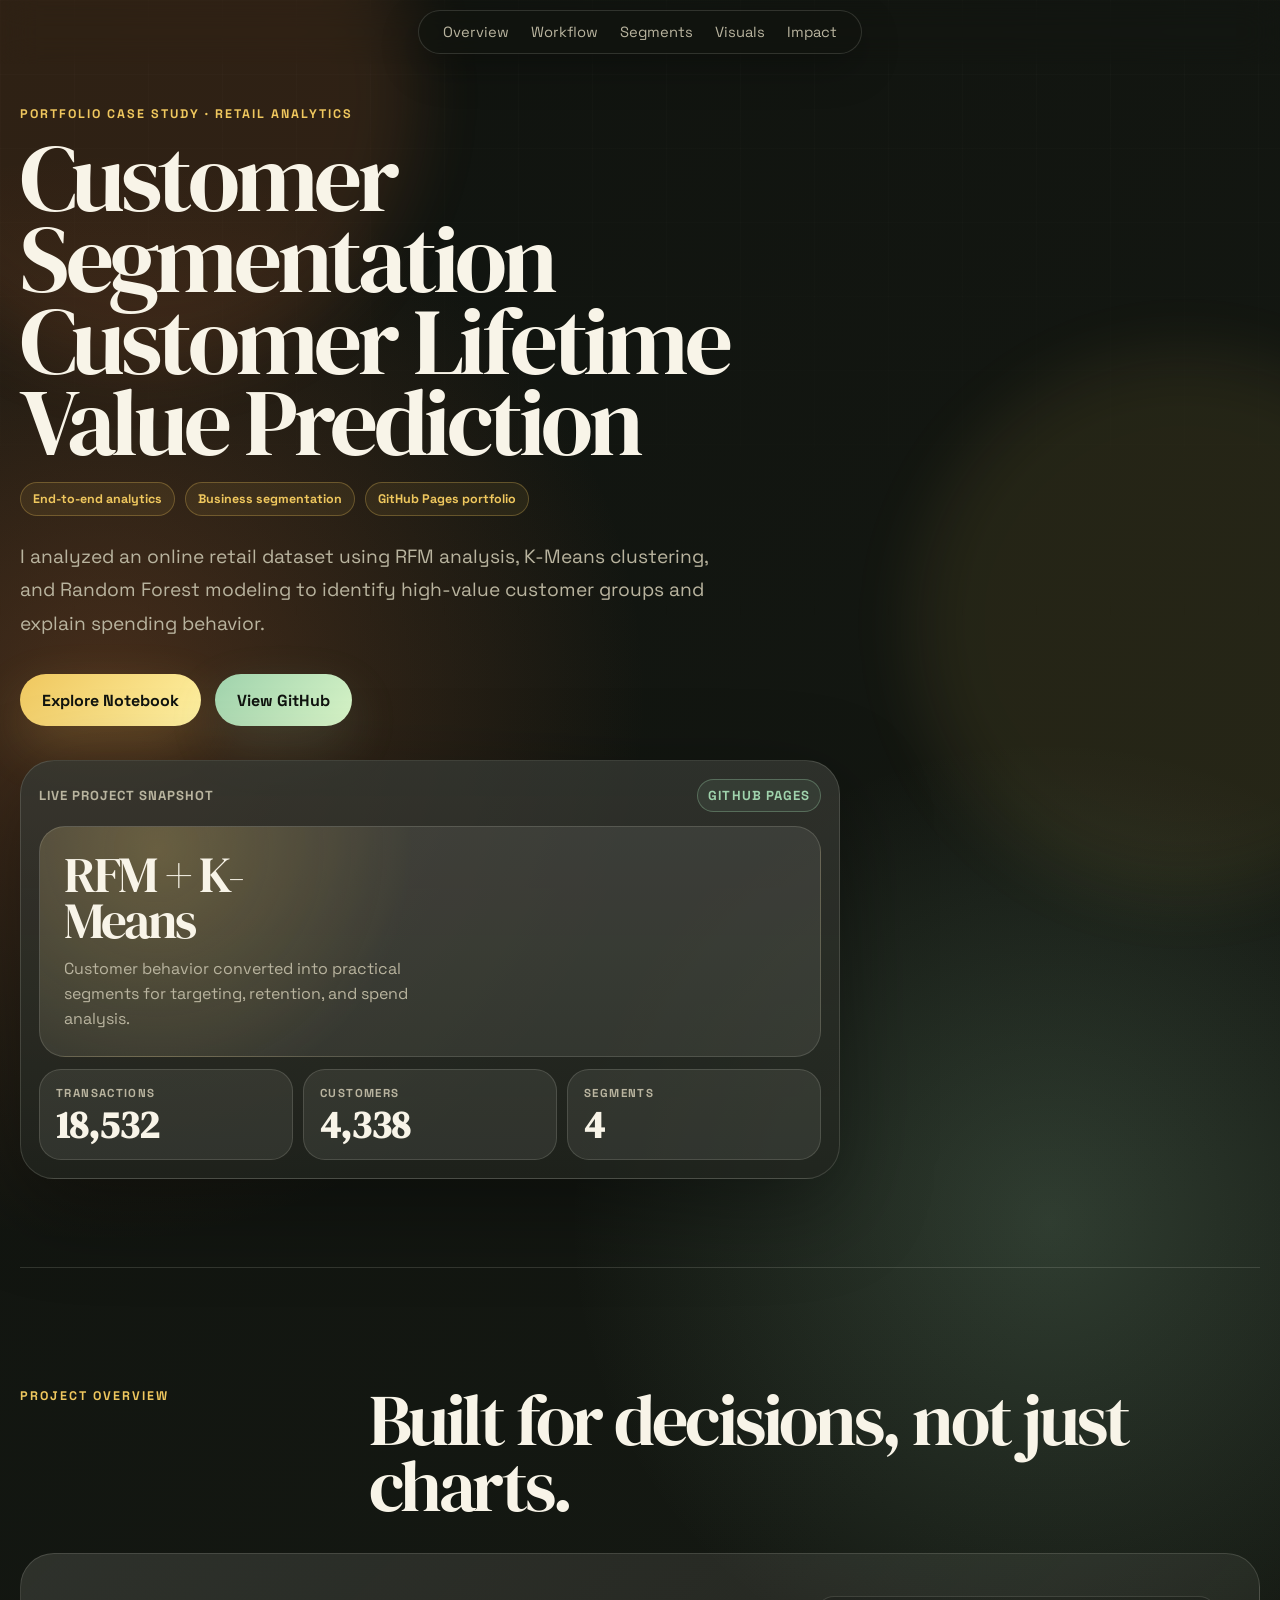
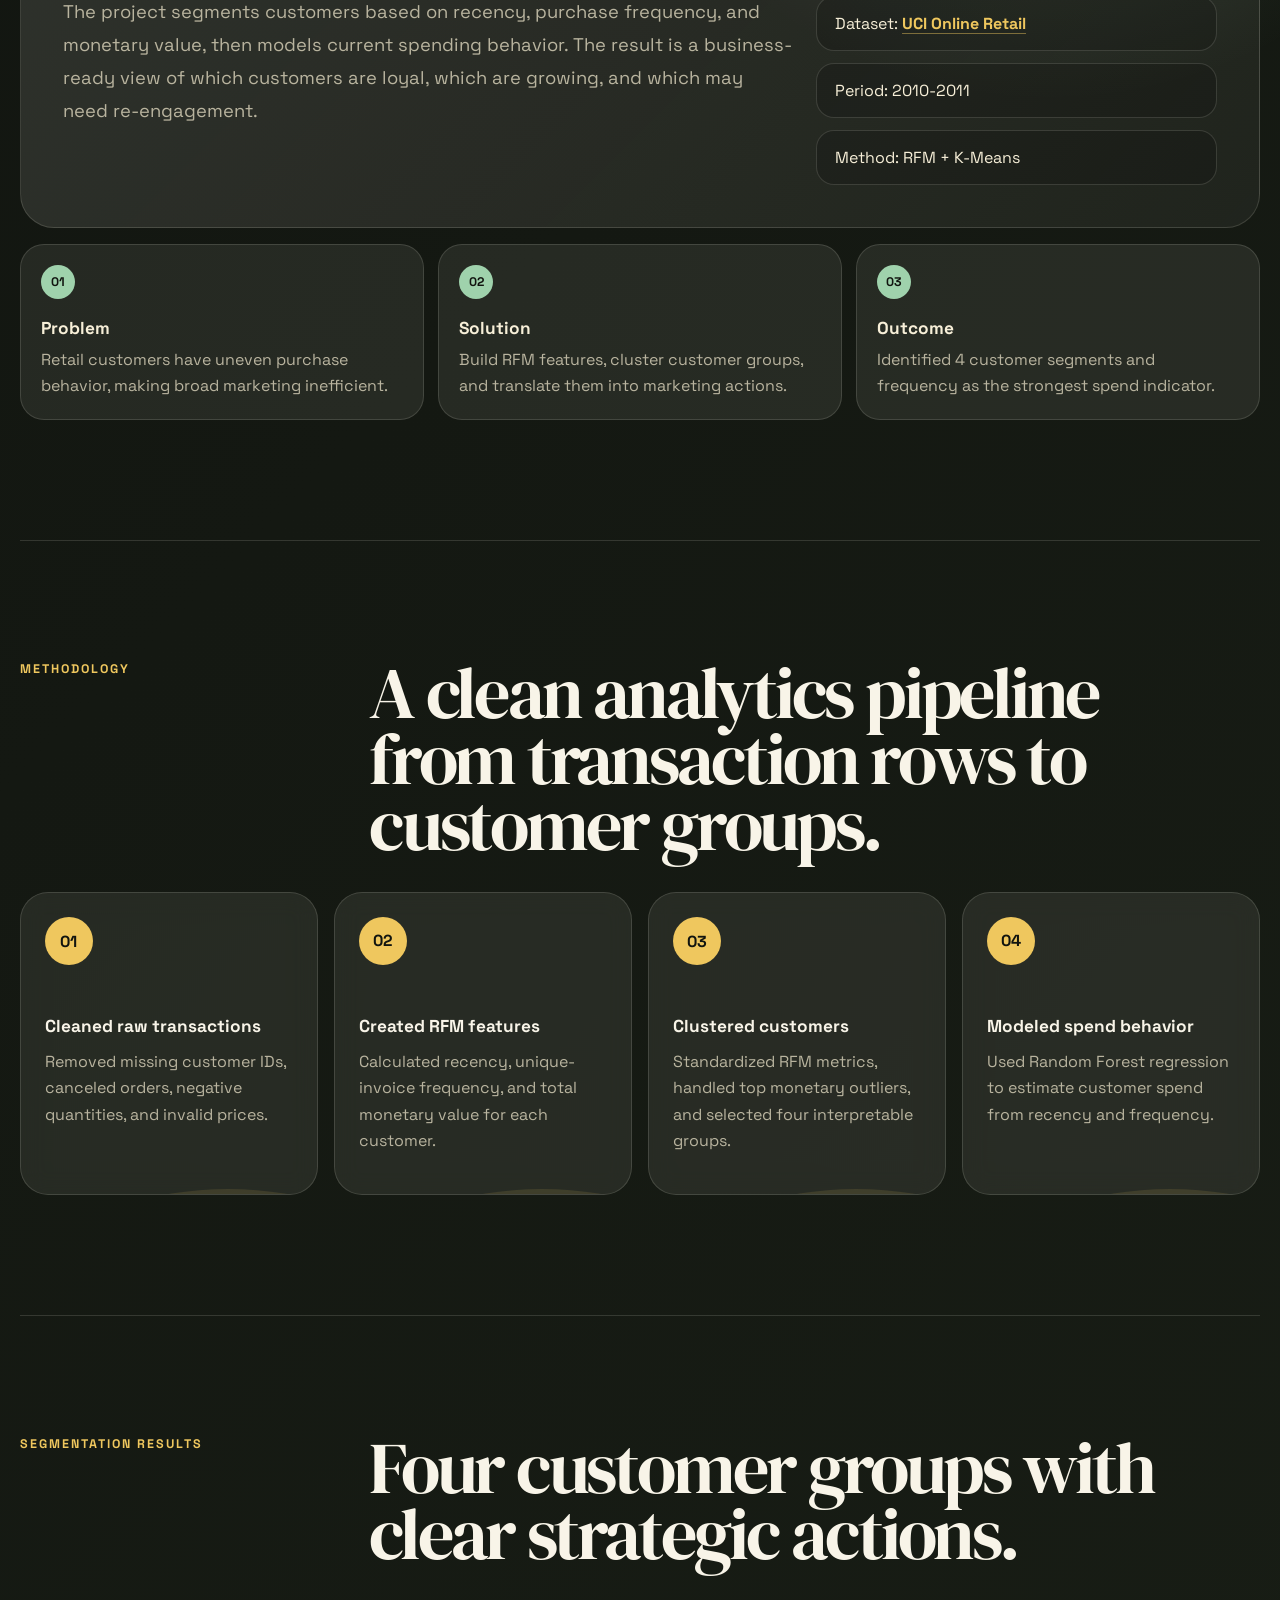
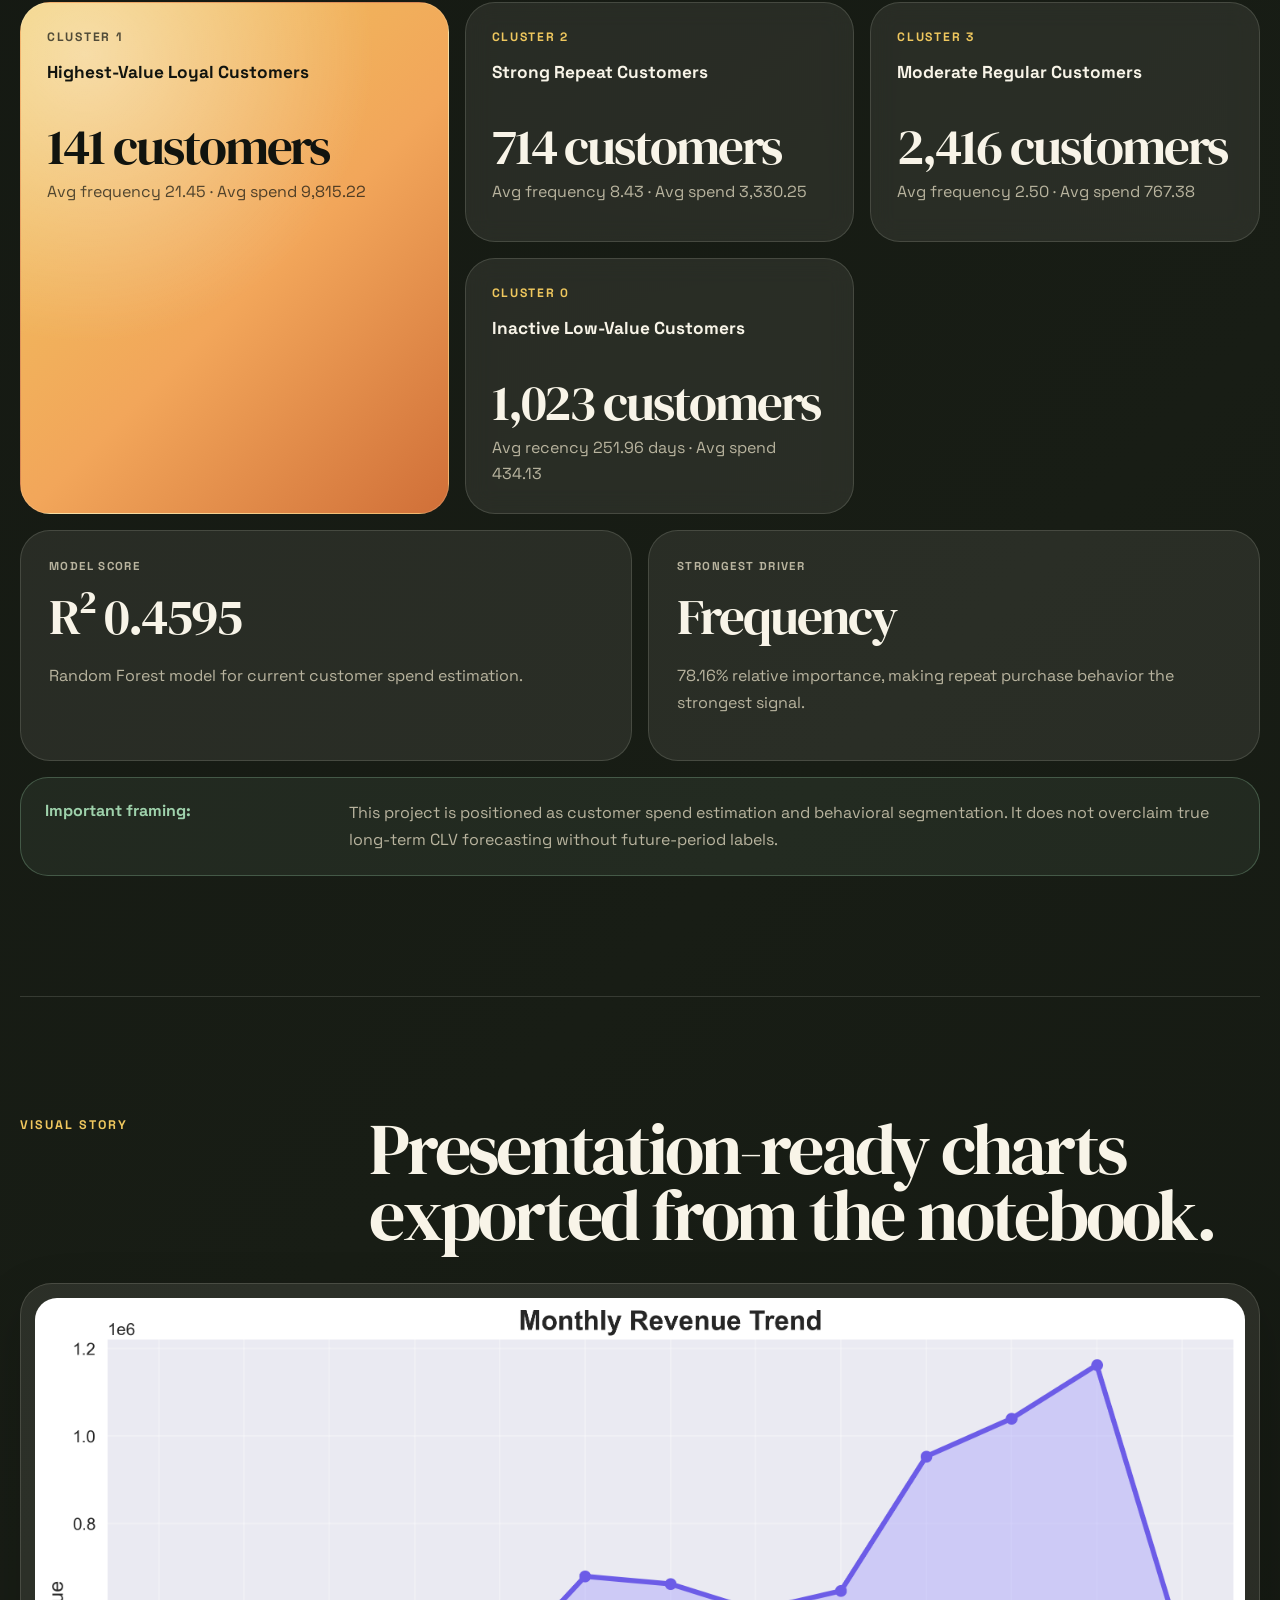
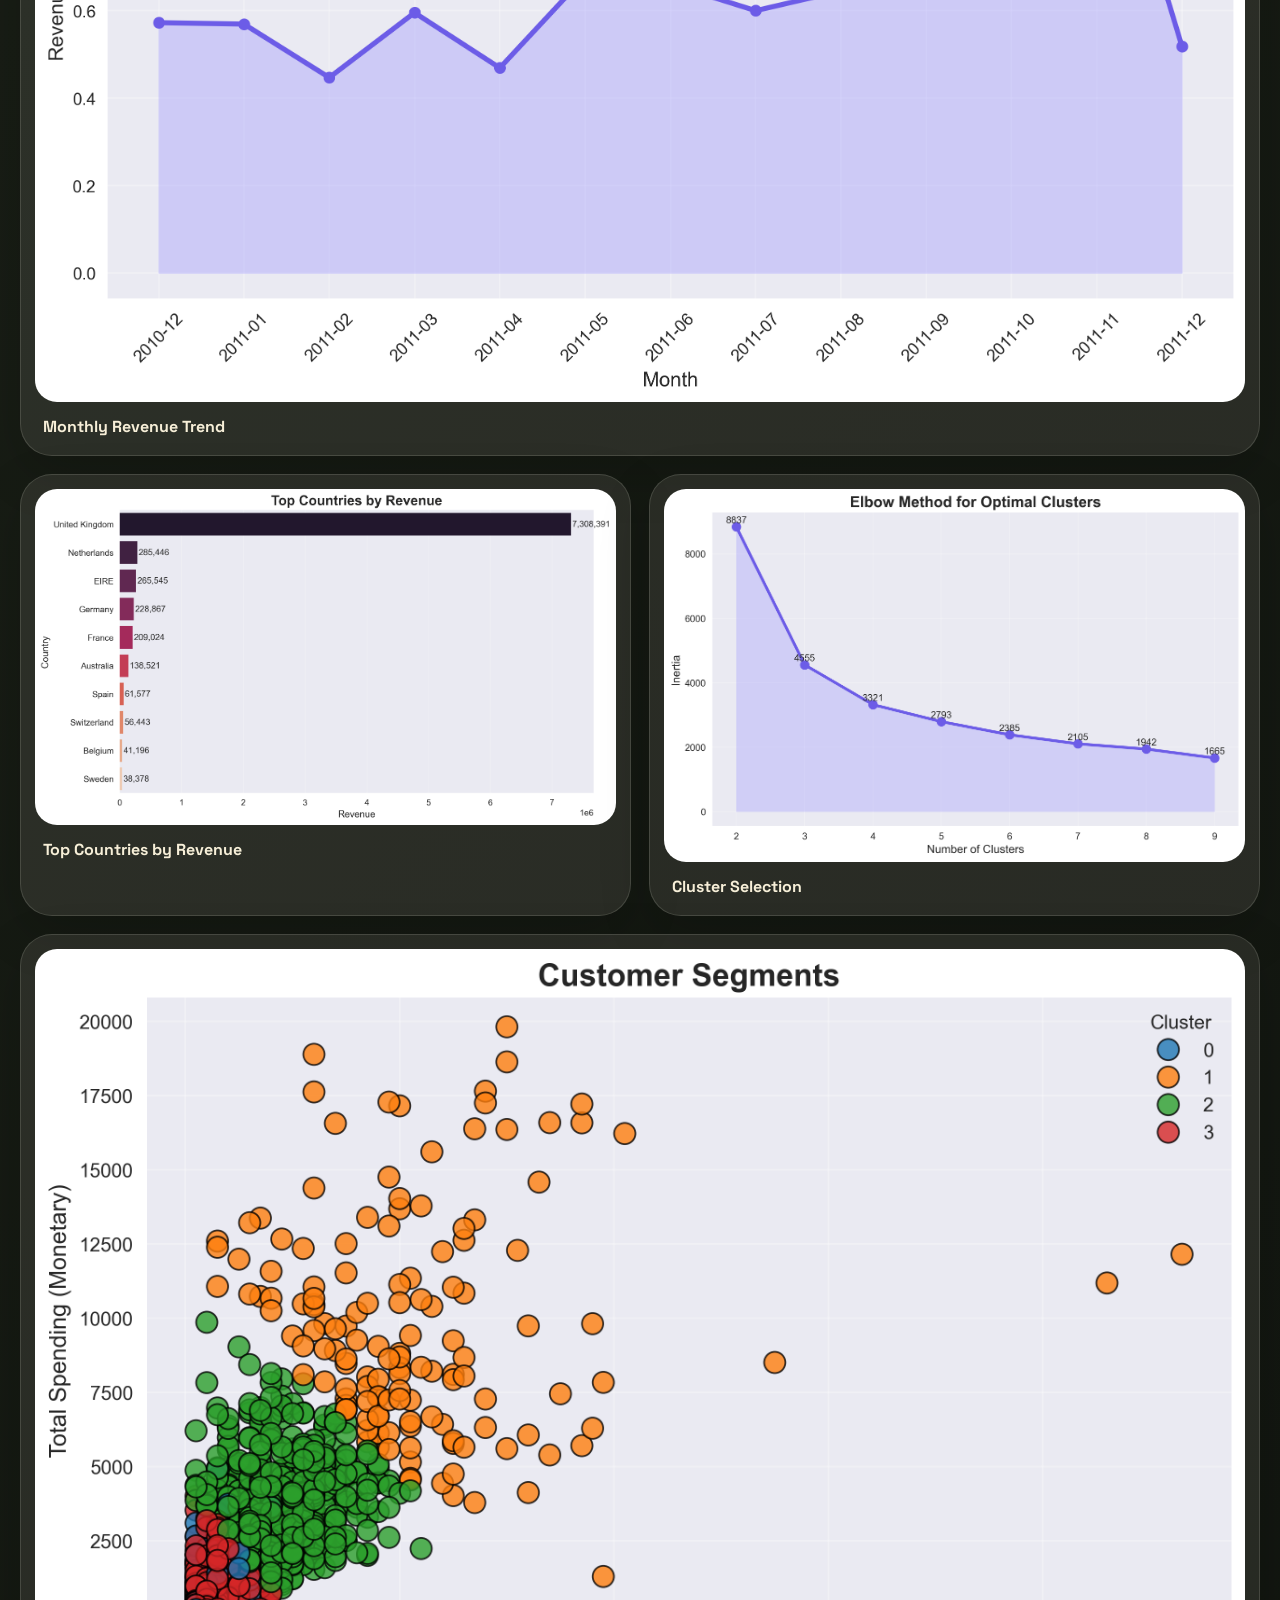
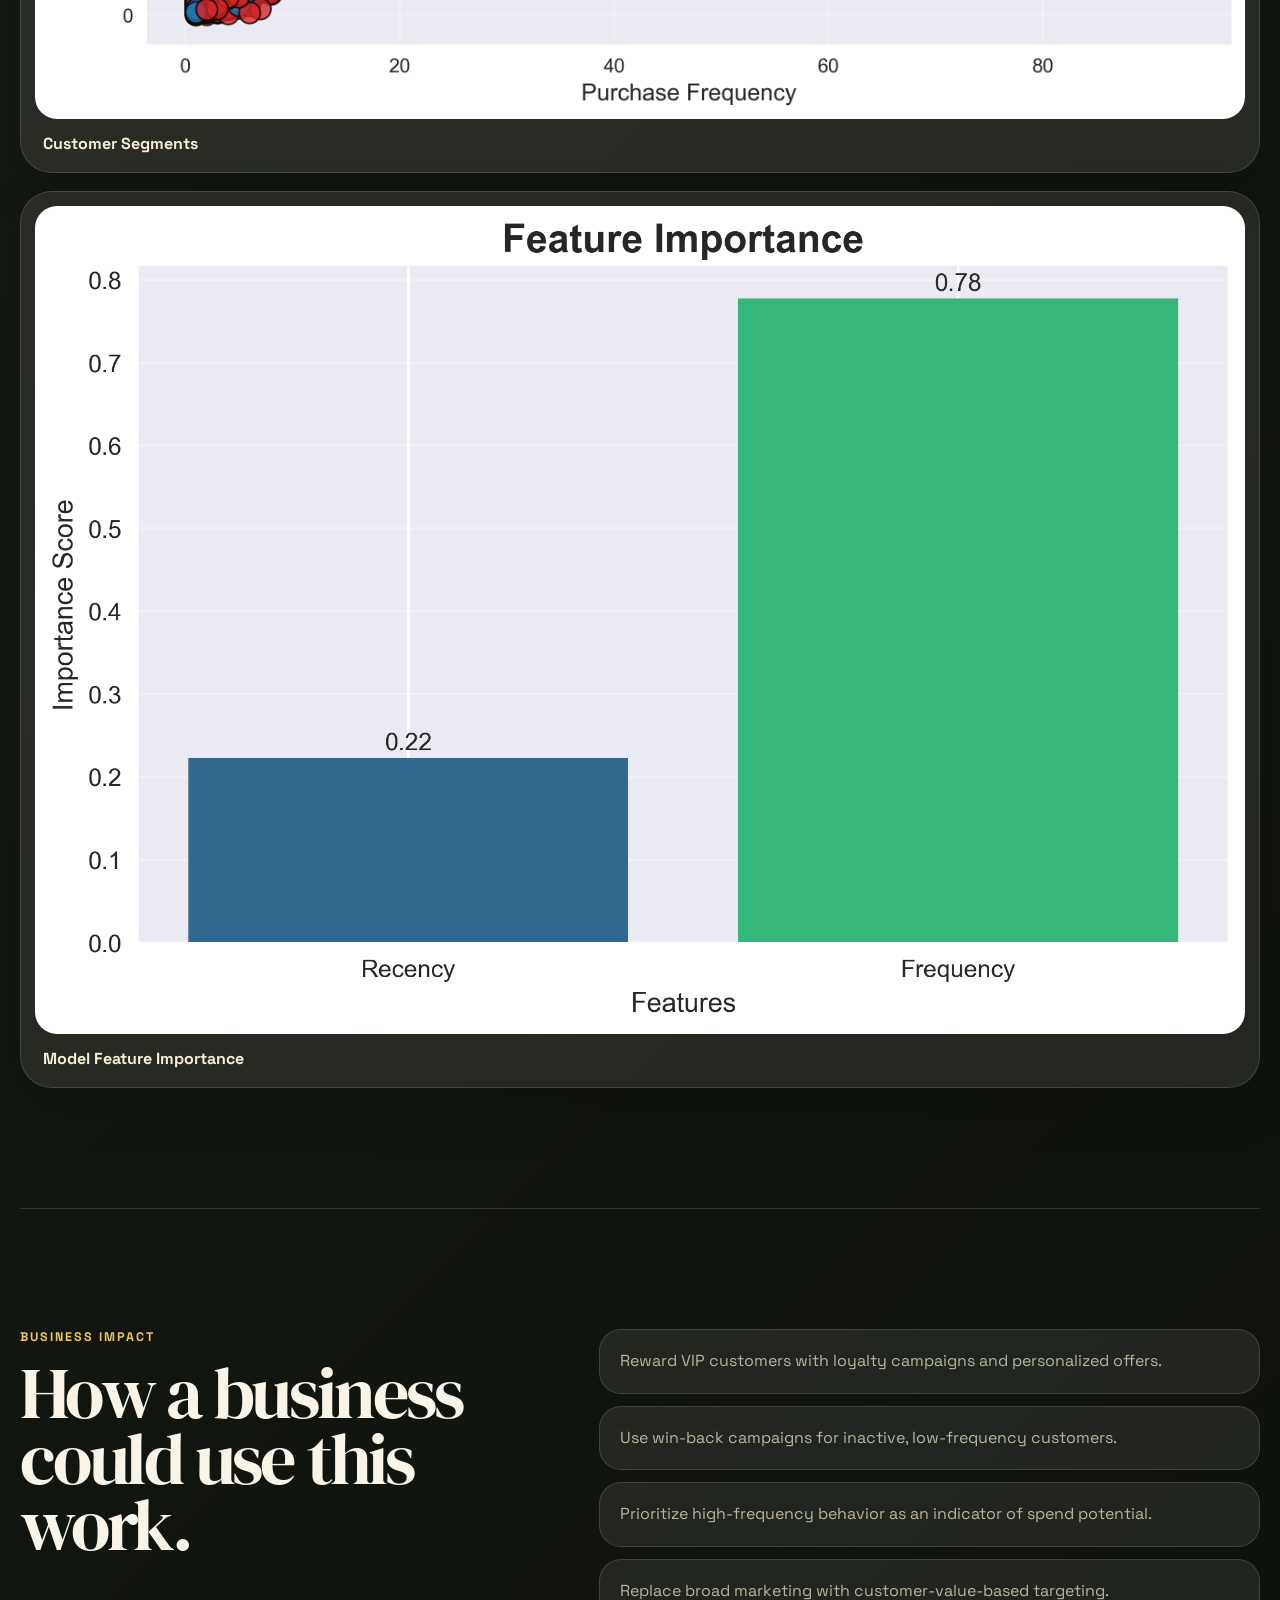
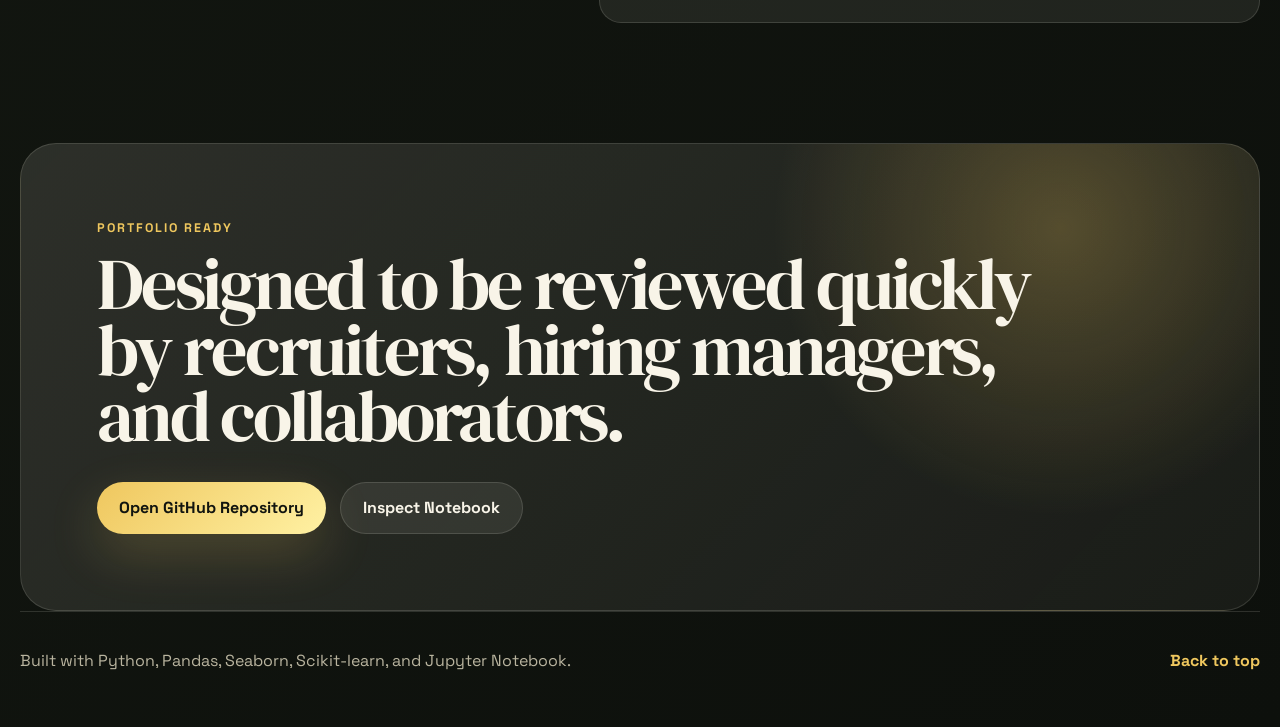
==== commit ae4d7b3f: "Add dataset source link" ====
--- a/index.html
+++ b/index.html
@@ -104,7 +104,16 @@
           which customers are loyal, which are growing, and which may need re-engagement.
         </p>
         <div class="mini-facts">
-          <span>Dataset: UCI Online Retail</span>
+          <span>
+            Dataset:
+            <a
+              href="https://archive.ics.uci.edu/ml/machine-learning-databases/00352/Online%20Retail.xlsx"
+              target="_blank"
+              rel="noopener noreferrer"
+            >
+              UCI Online Retail
+            </a>
+          </span>
           <span>Period: 2010-2011</span>
           <span>Method: RFM + K-Means</span>
         </div>
--- a/styles.css
+++ b/styles.css
@@ -376,6 +376,14 @@
   background: rgba(0, 0, 0, 0.16);
 }
 
+.mini-facts a {
+  color: var(--gold);
+  font-weight: 900;
+  text-decoration: underline;
+  text-decoration-color: rgba(239, 199, 94, 0.45);
+  text-underline-offset: 4px;
+}
+
 .proof-grid {
   display: grid;
   grid-template-columns: repeat(3, 1fr);
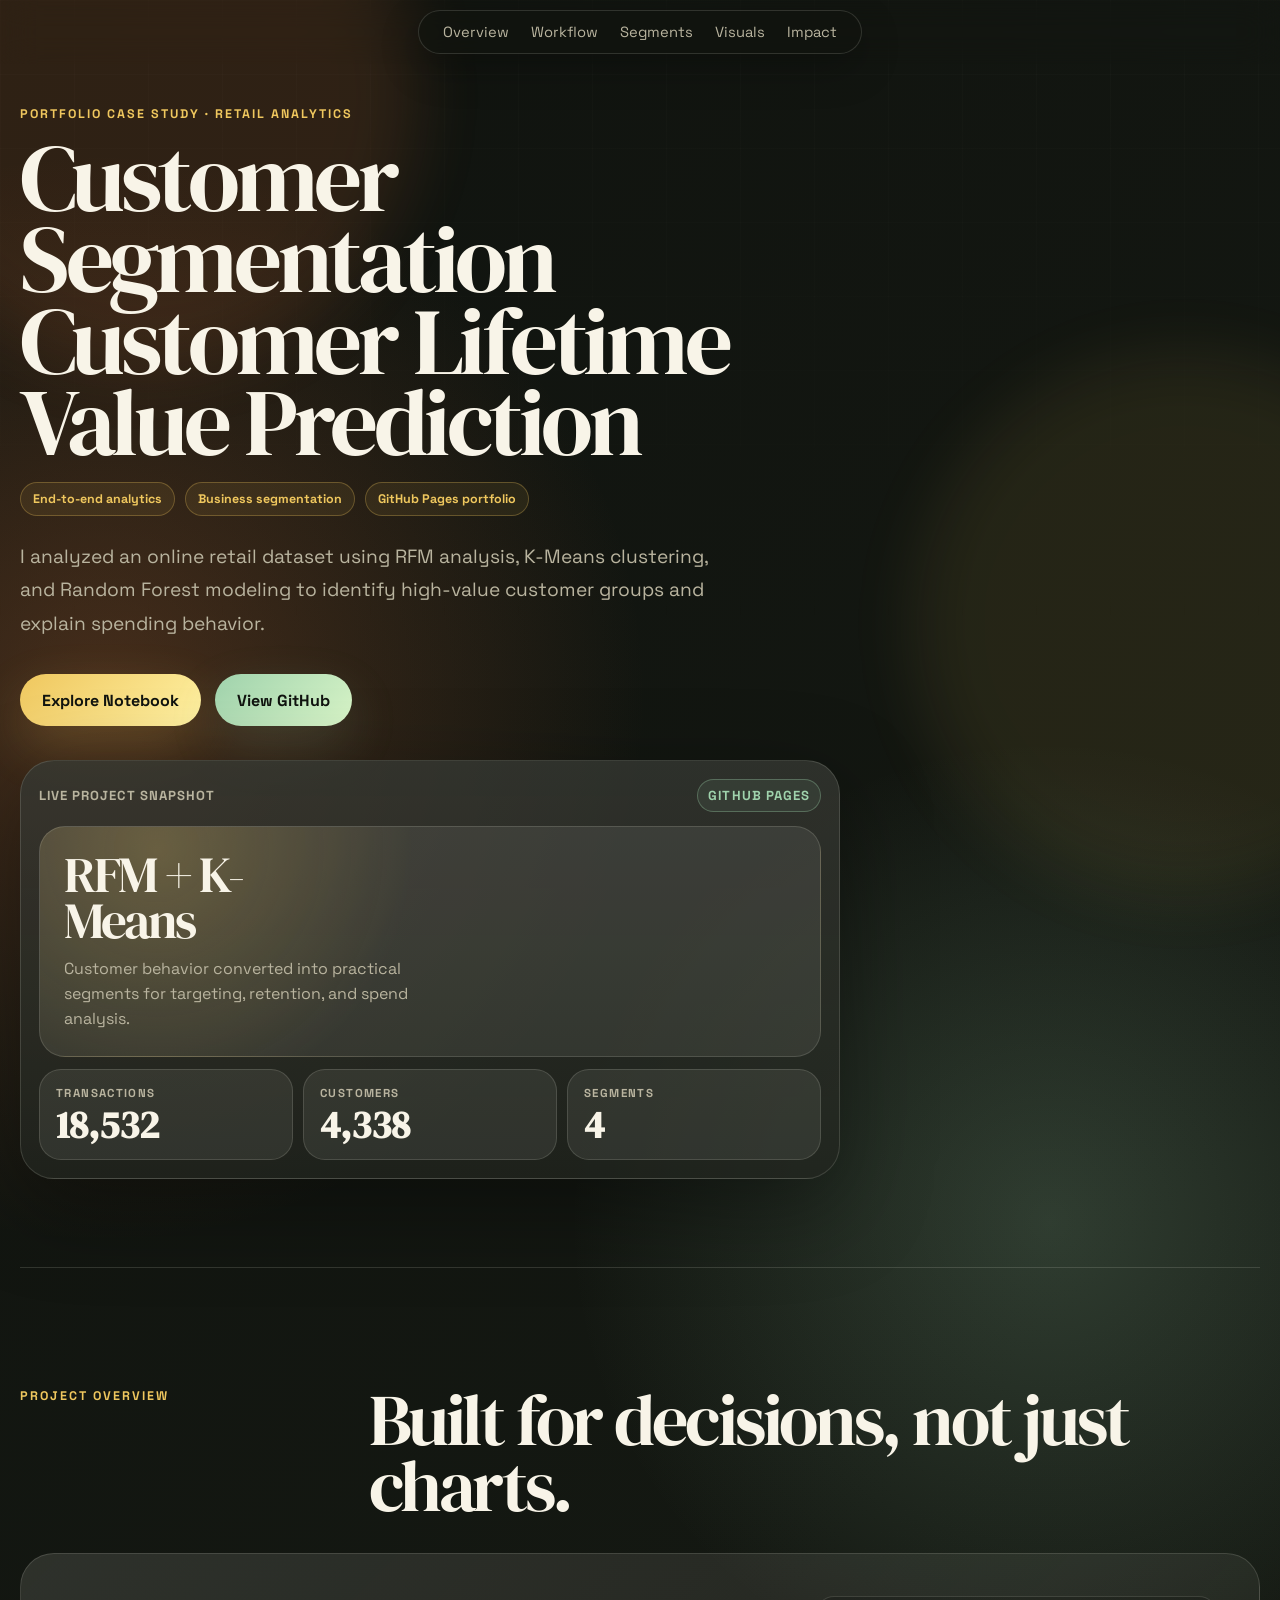
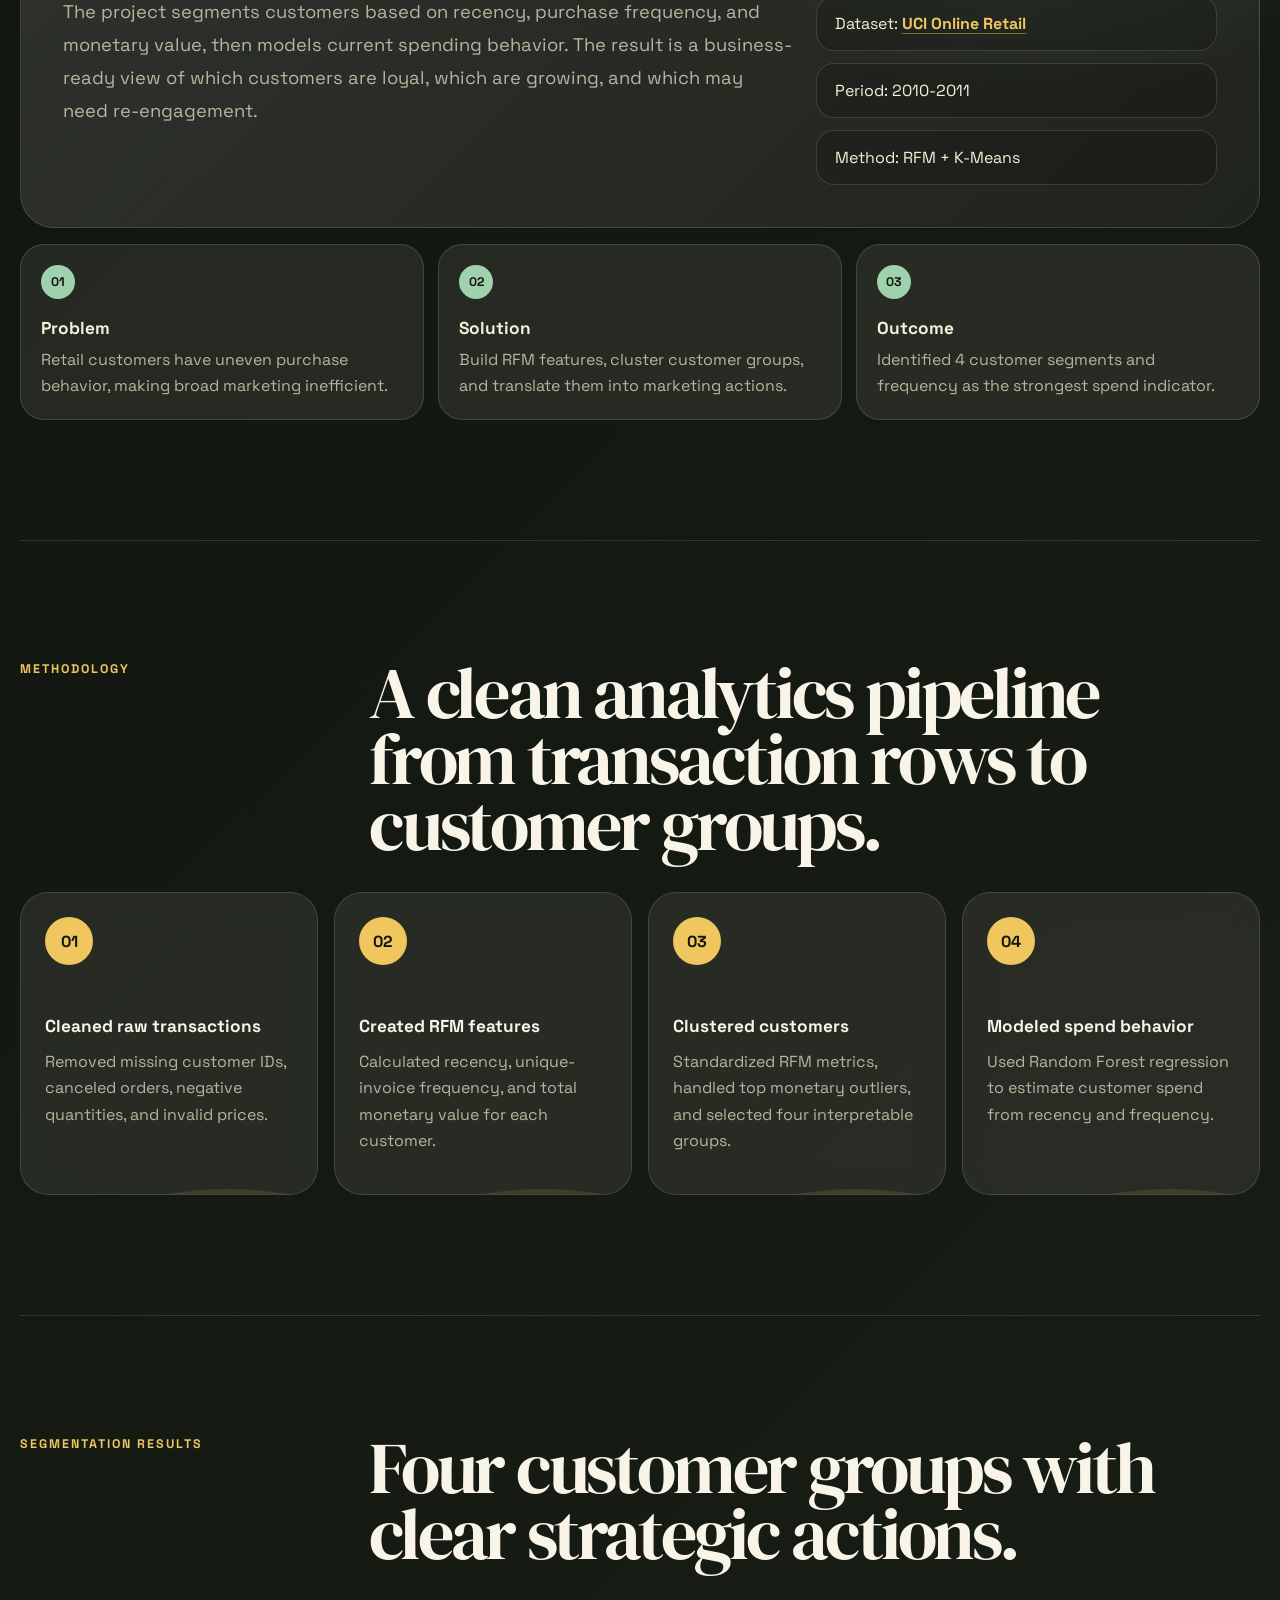
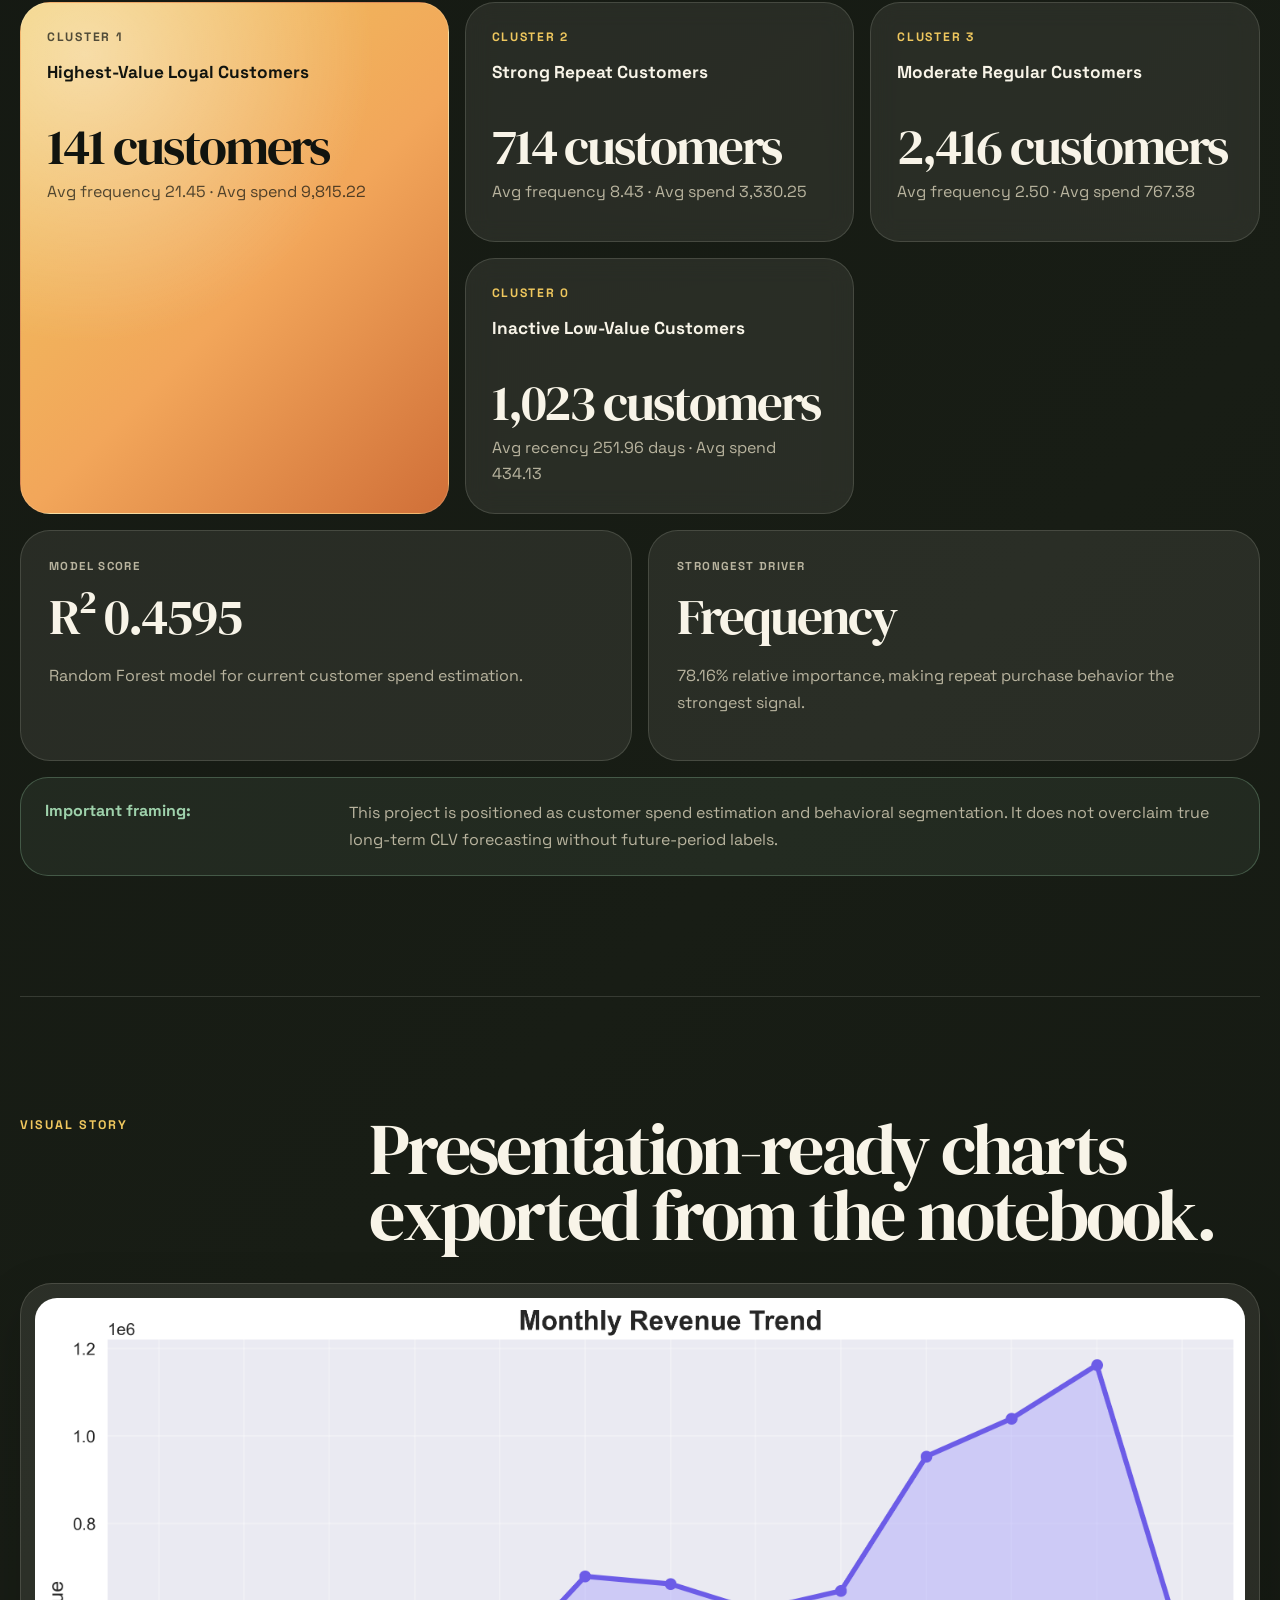
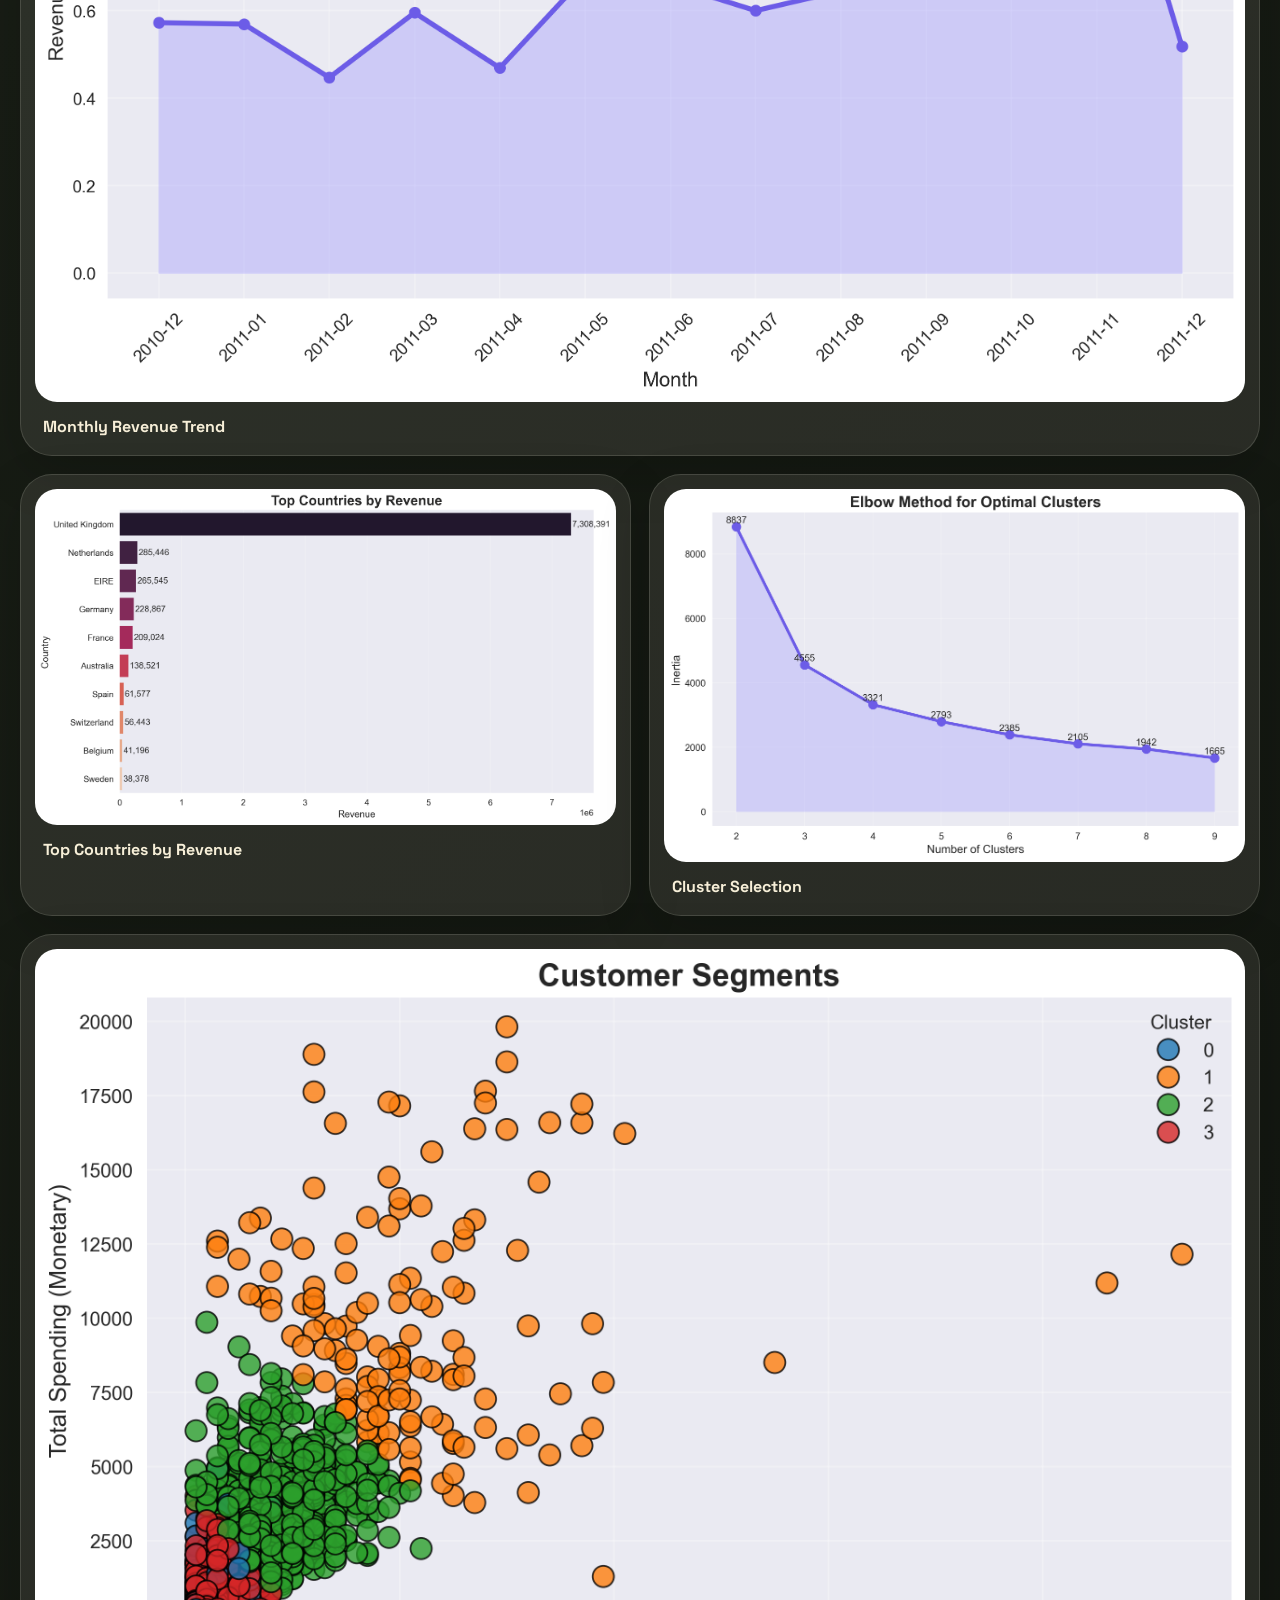
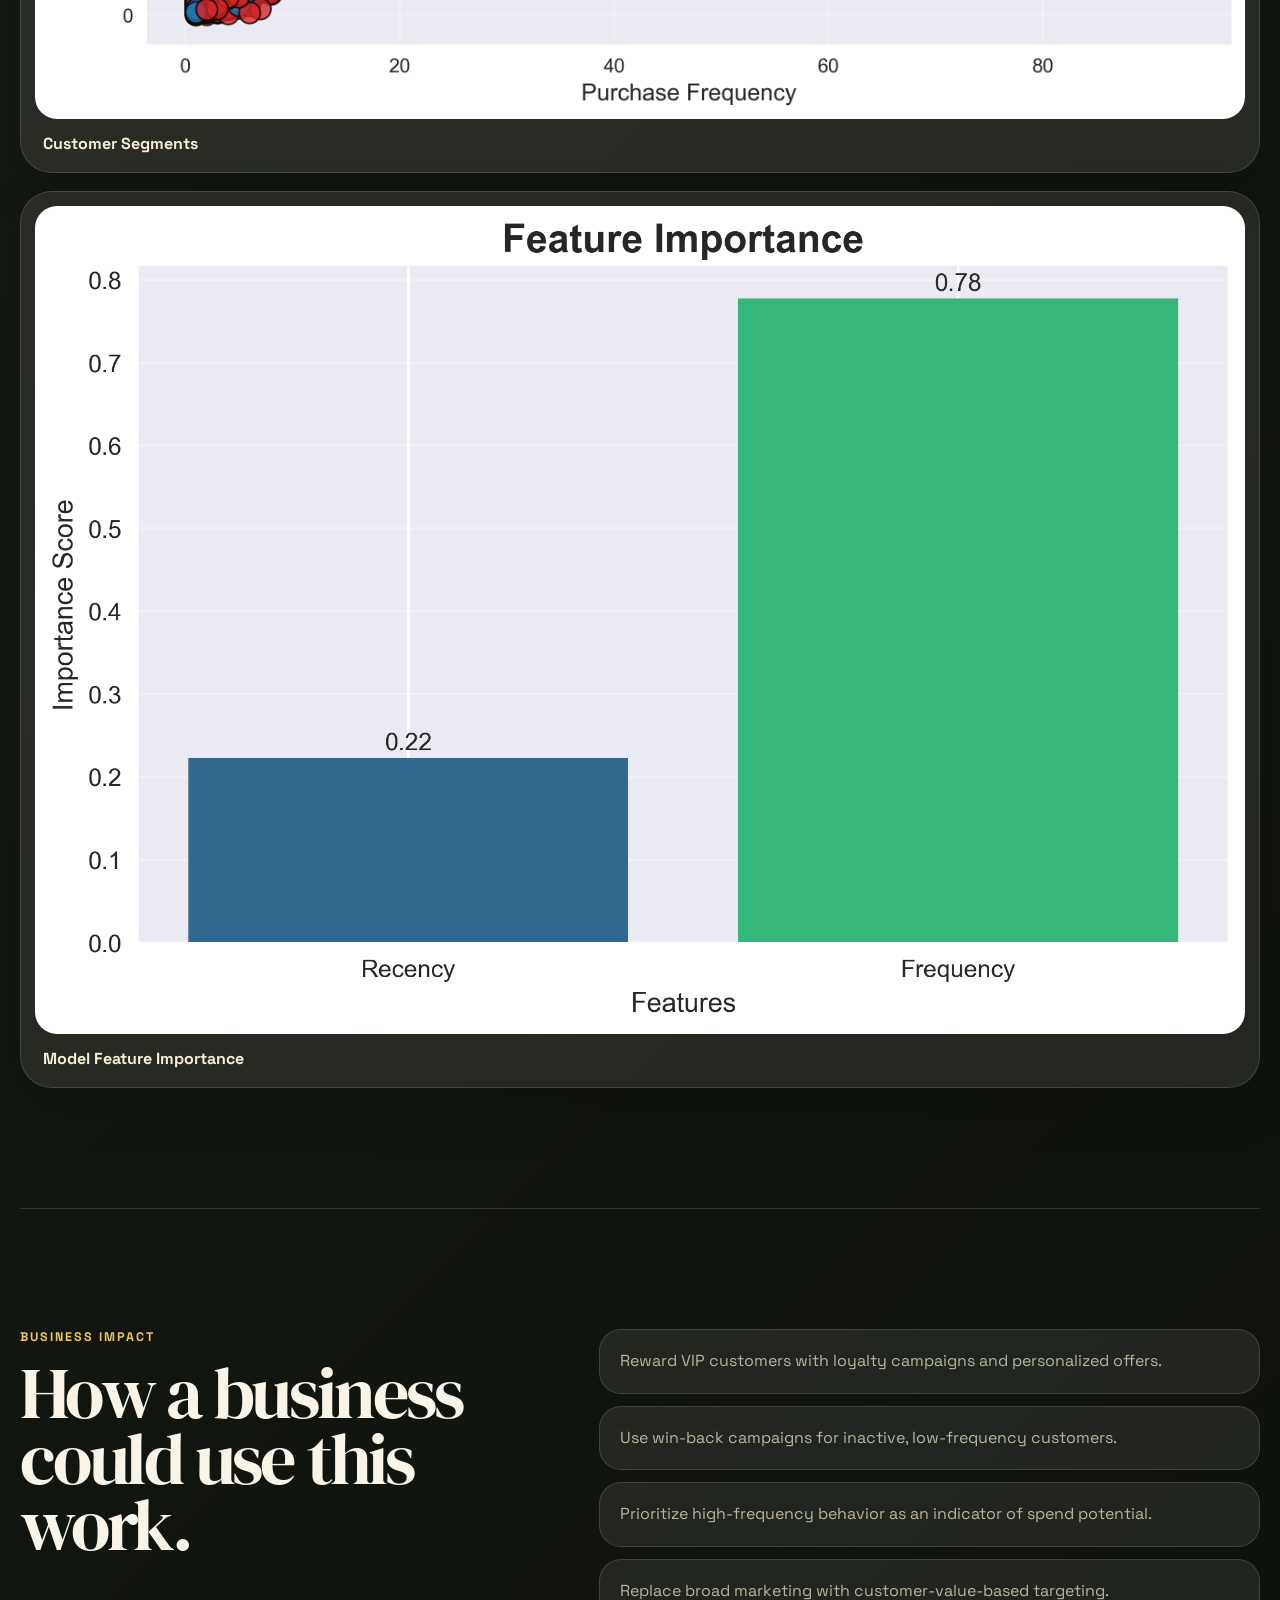
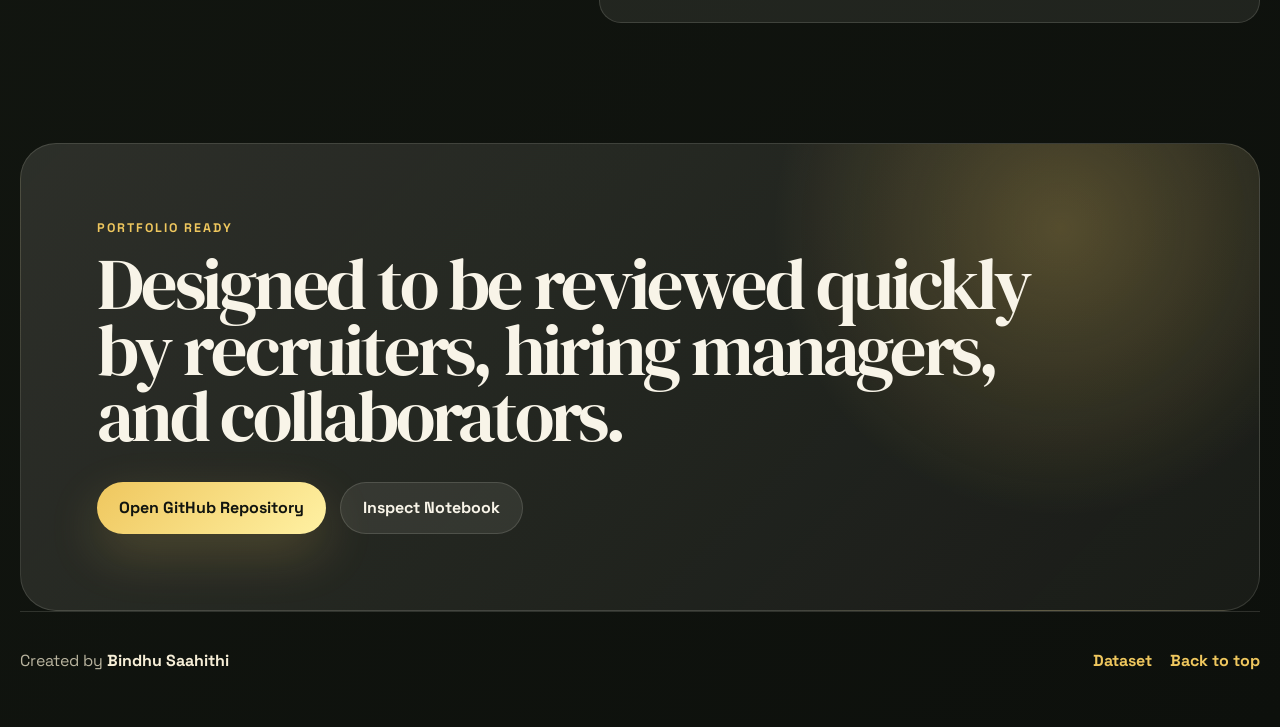
==== commit ff4ea986: "Update footer attribution and dataset link" ====
--- a/index.html
+++ b/index.html
@@ -279,8 +279,17 @@
   </main>
 
   <footer class="footer">
-    <p>Built with Python, Pandas, Seaborn, Scikit-learn, and Jupyter Notebook.</p>
-    <a href="#top">Back to top</a>
+    <p>Created by <strong>Bindhu Saahithi</strong></p>
+    <div class="footer-links">
+      <a
+        href="https://archive.ics.uci.edu/ml/machine-learning-databases/00352/Online%20Retail.xlsx"
+        target="_blank"
+        rel="noopener noreferrer"
+      >
+        Dataset
+      </a>
+      <a href="#top">Back to top</a>
+    </div>
   </footer>
 </body>
 </html>
--- a/styles.css
+++ b/styles.css
@@ -646,6 +646,16 @@
   margin: 0;
 }
 
+.footer strong {
+  color: var(--paper);
+}
+
+.footer-links {
+  display: flex;
+  flex-wrap: wrap;
+  gap: 18px;
+}
+
 .footer a {
   color: var(--gold);
   font-weight: 900;
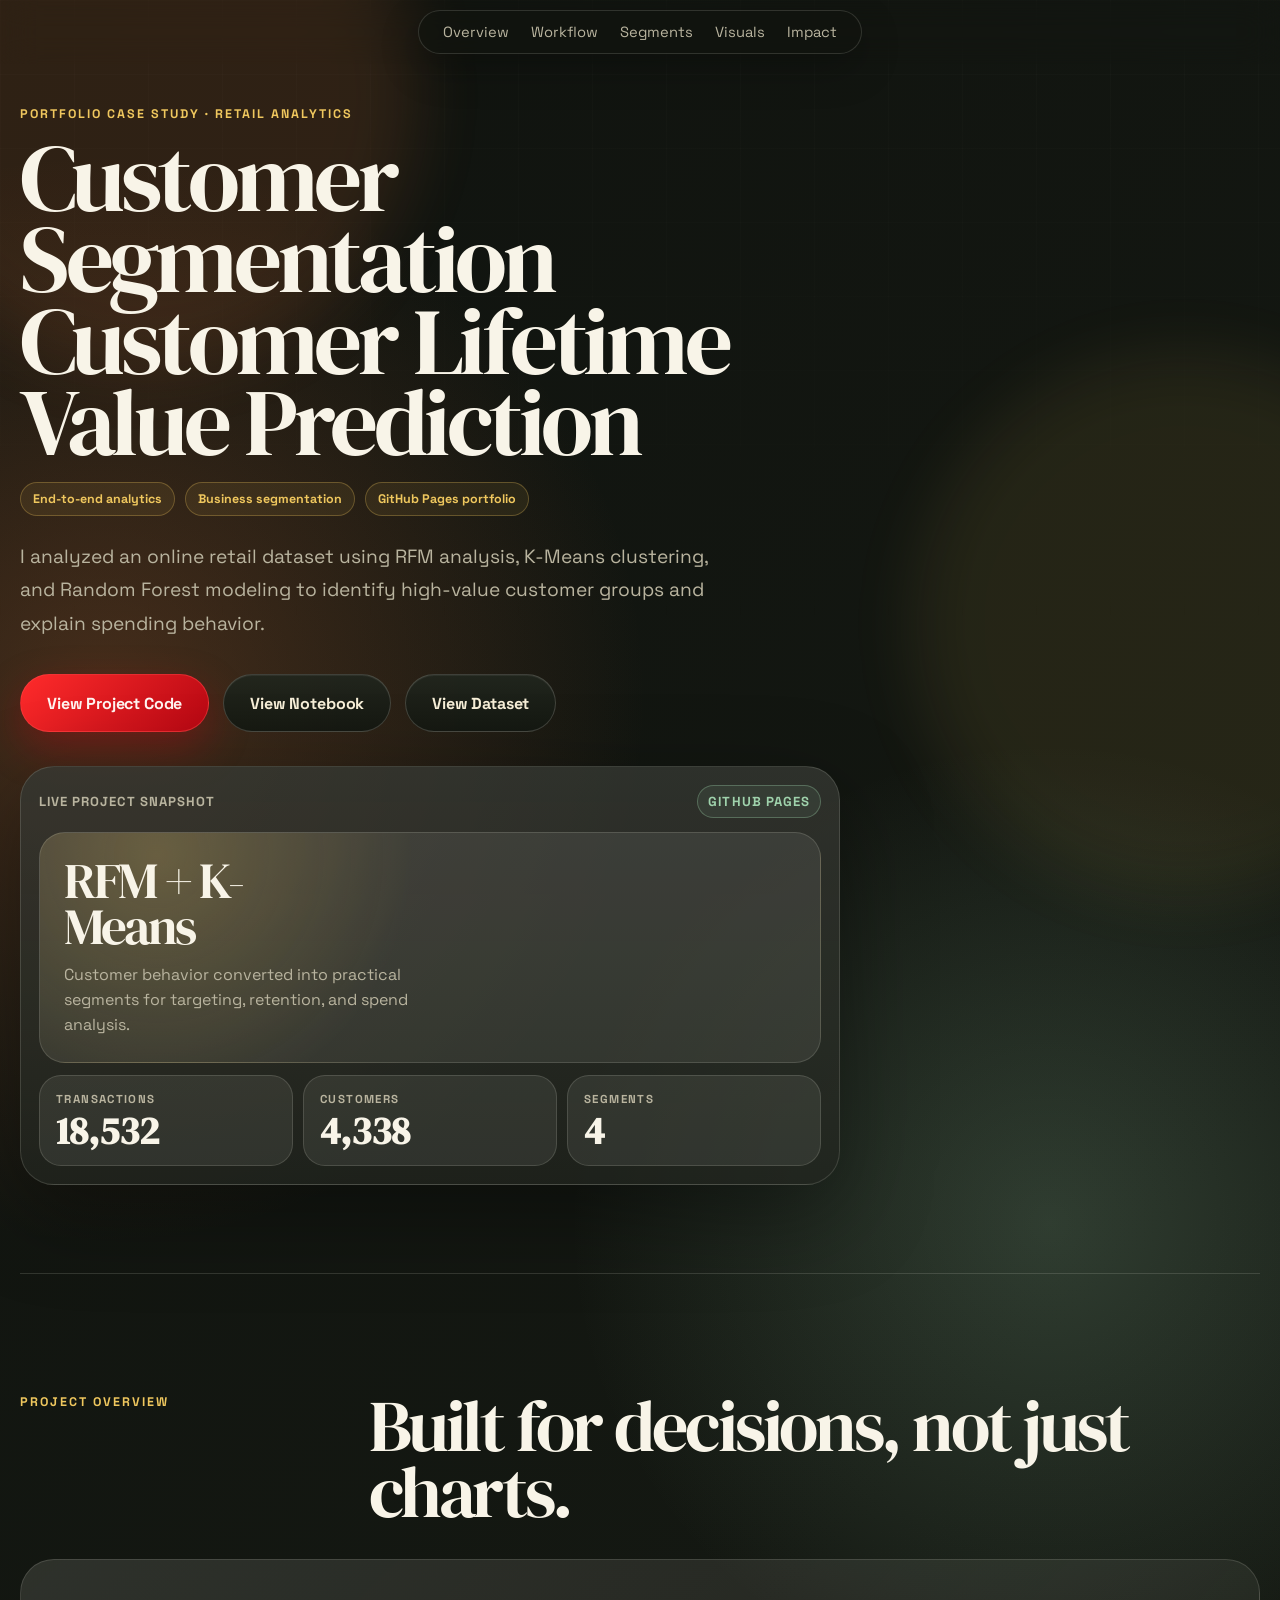
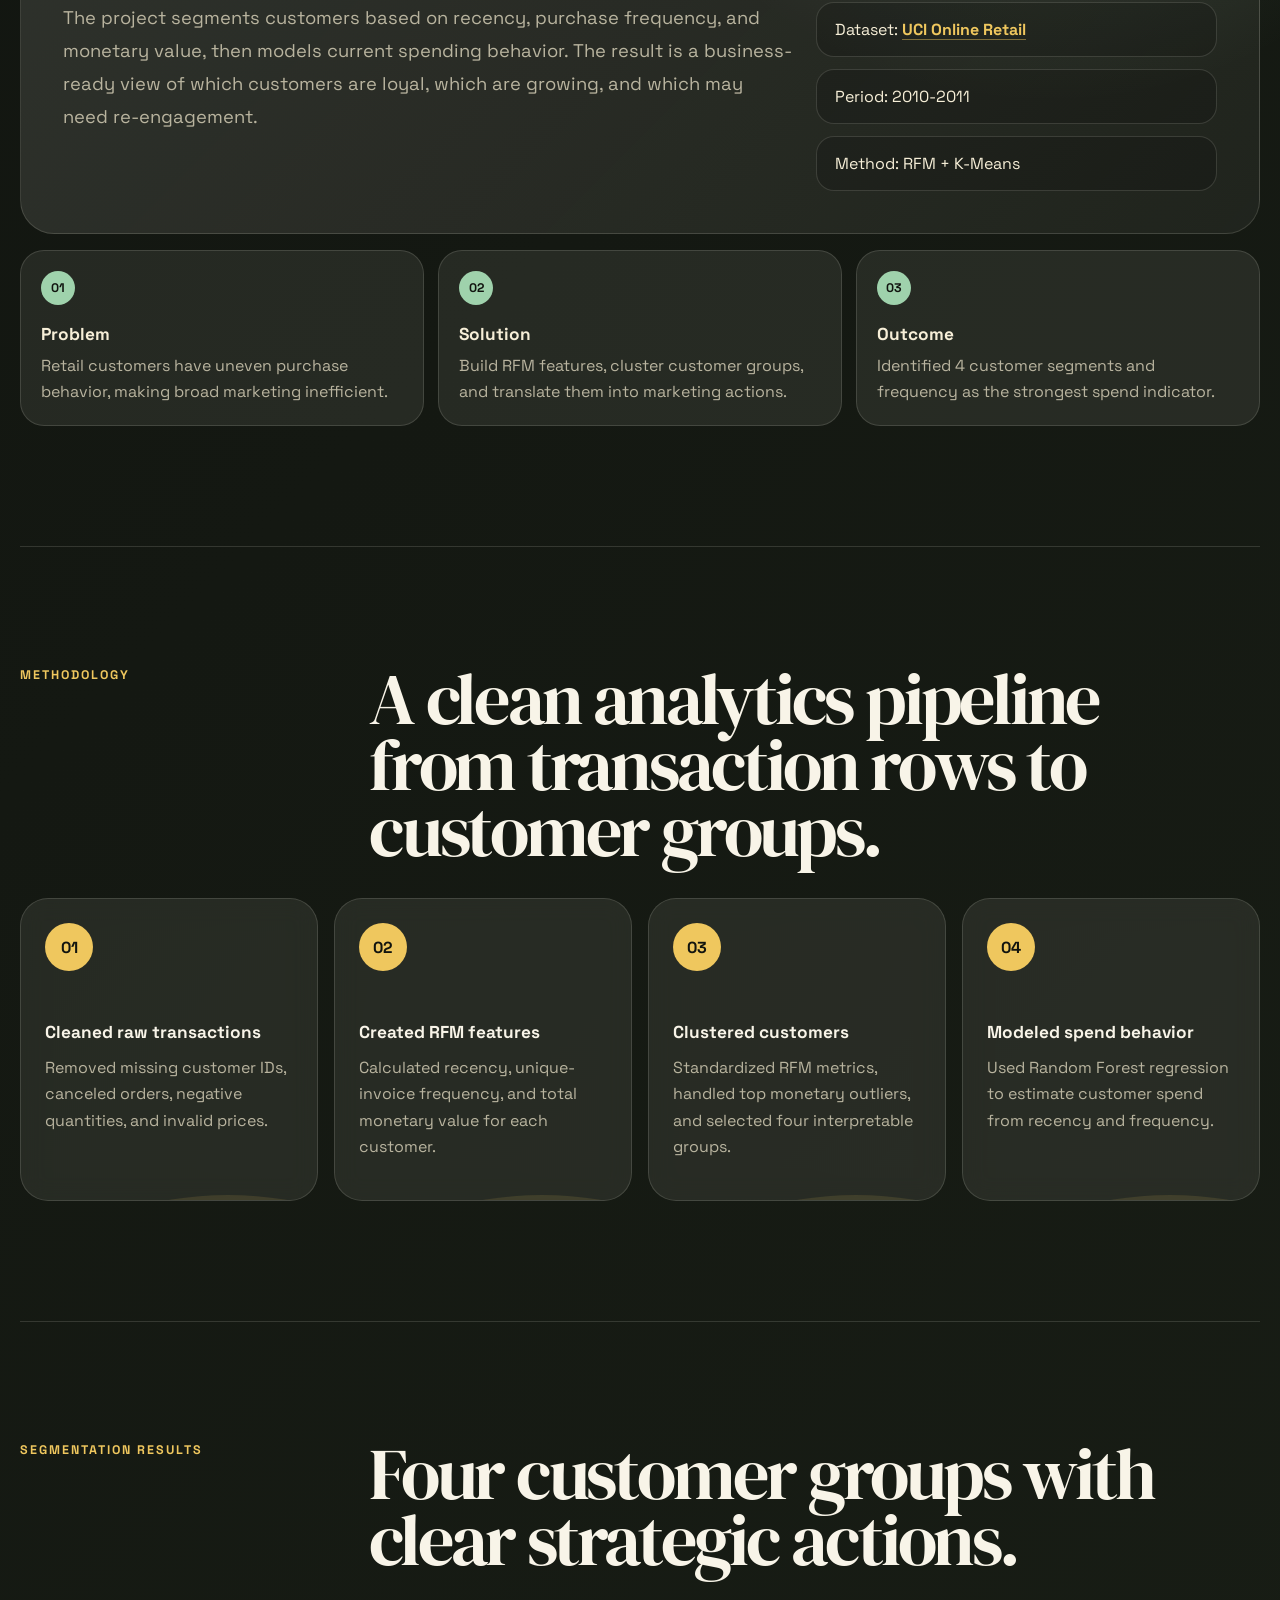
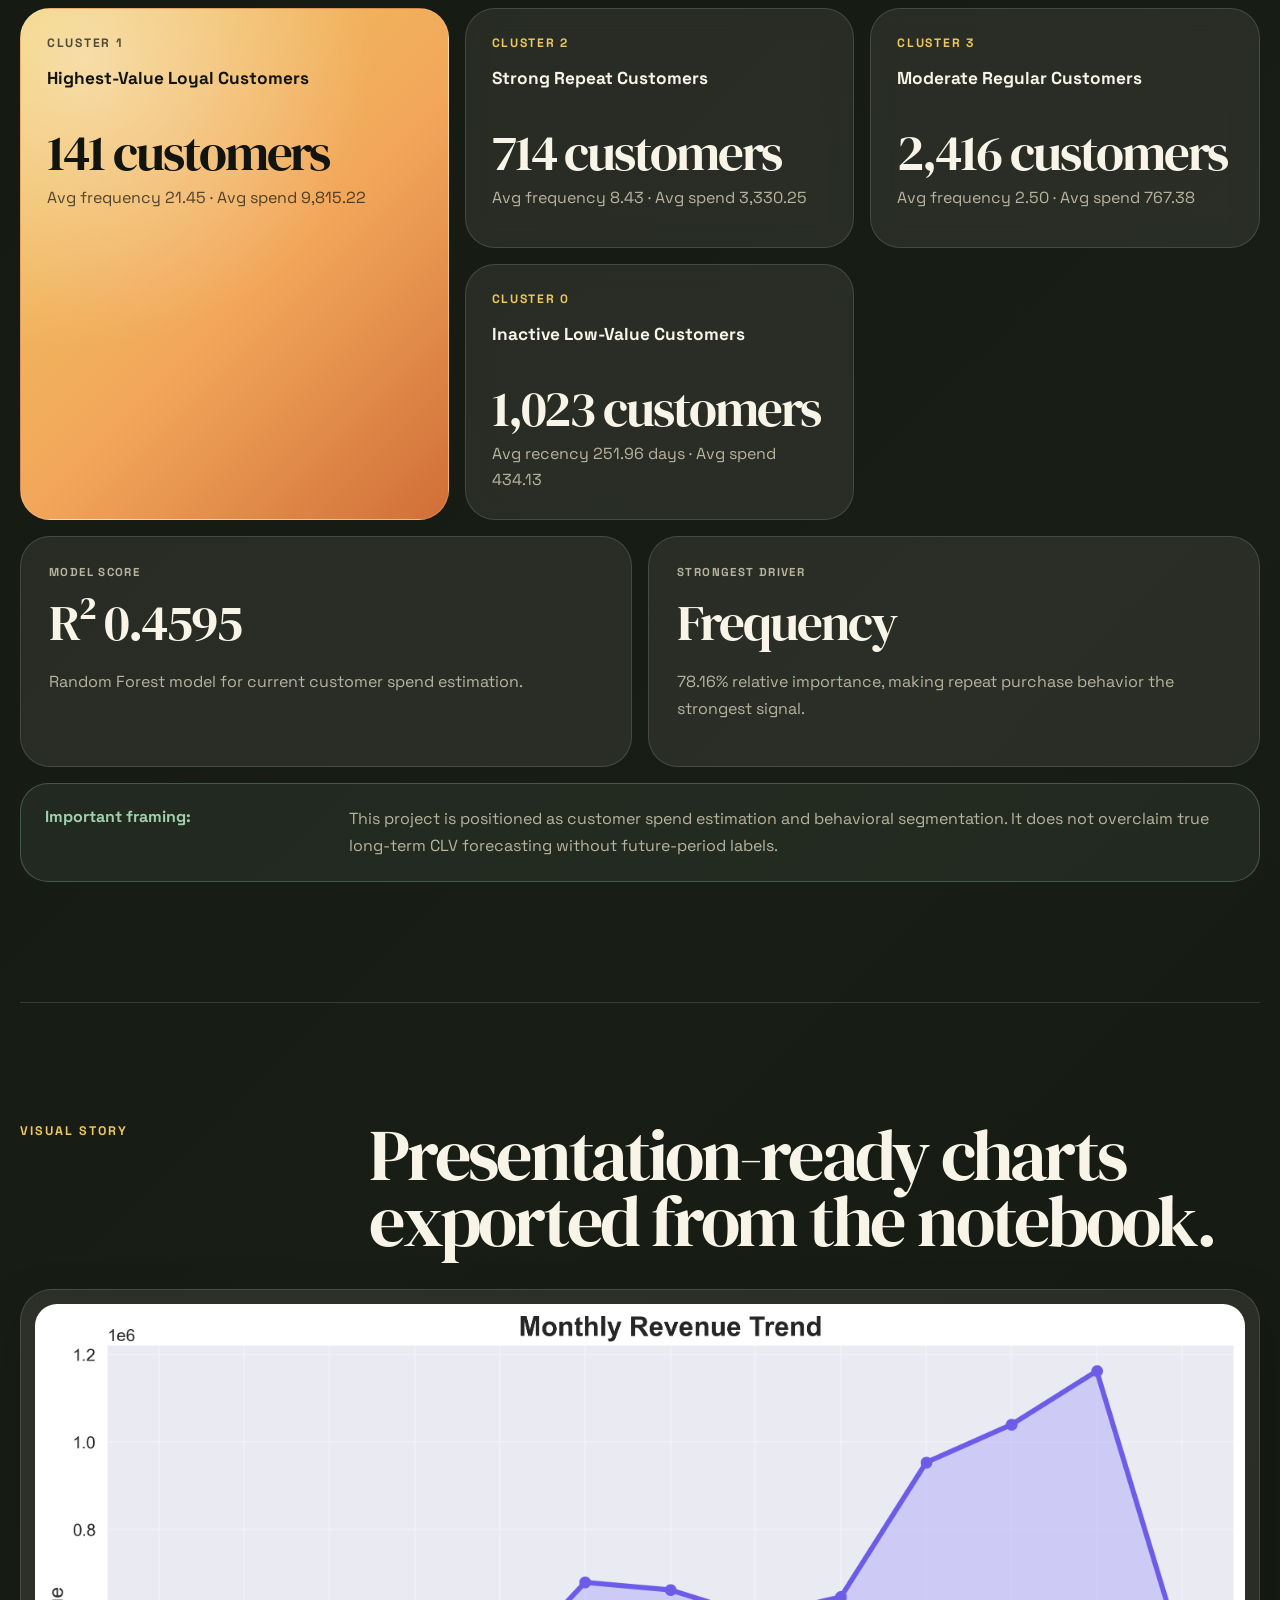
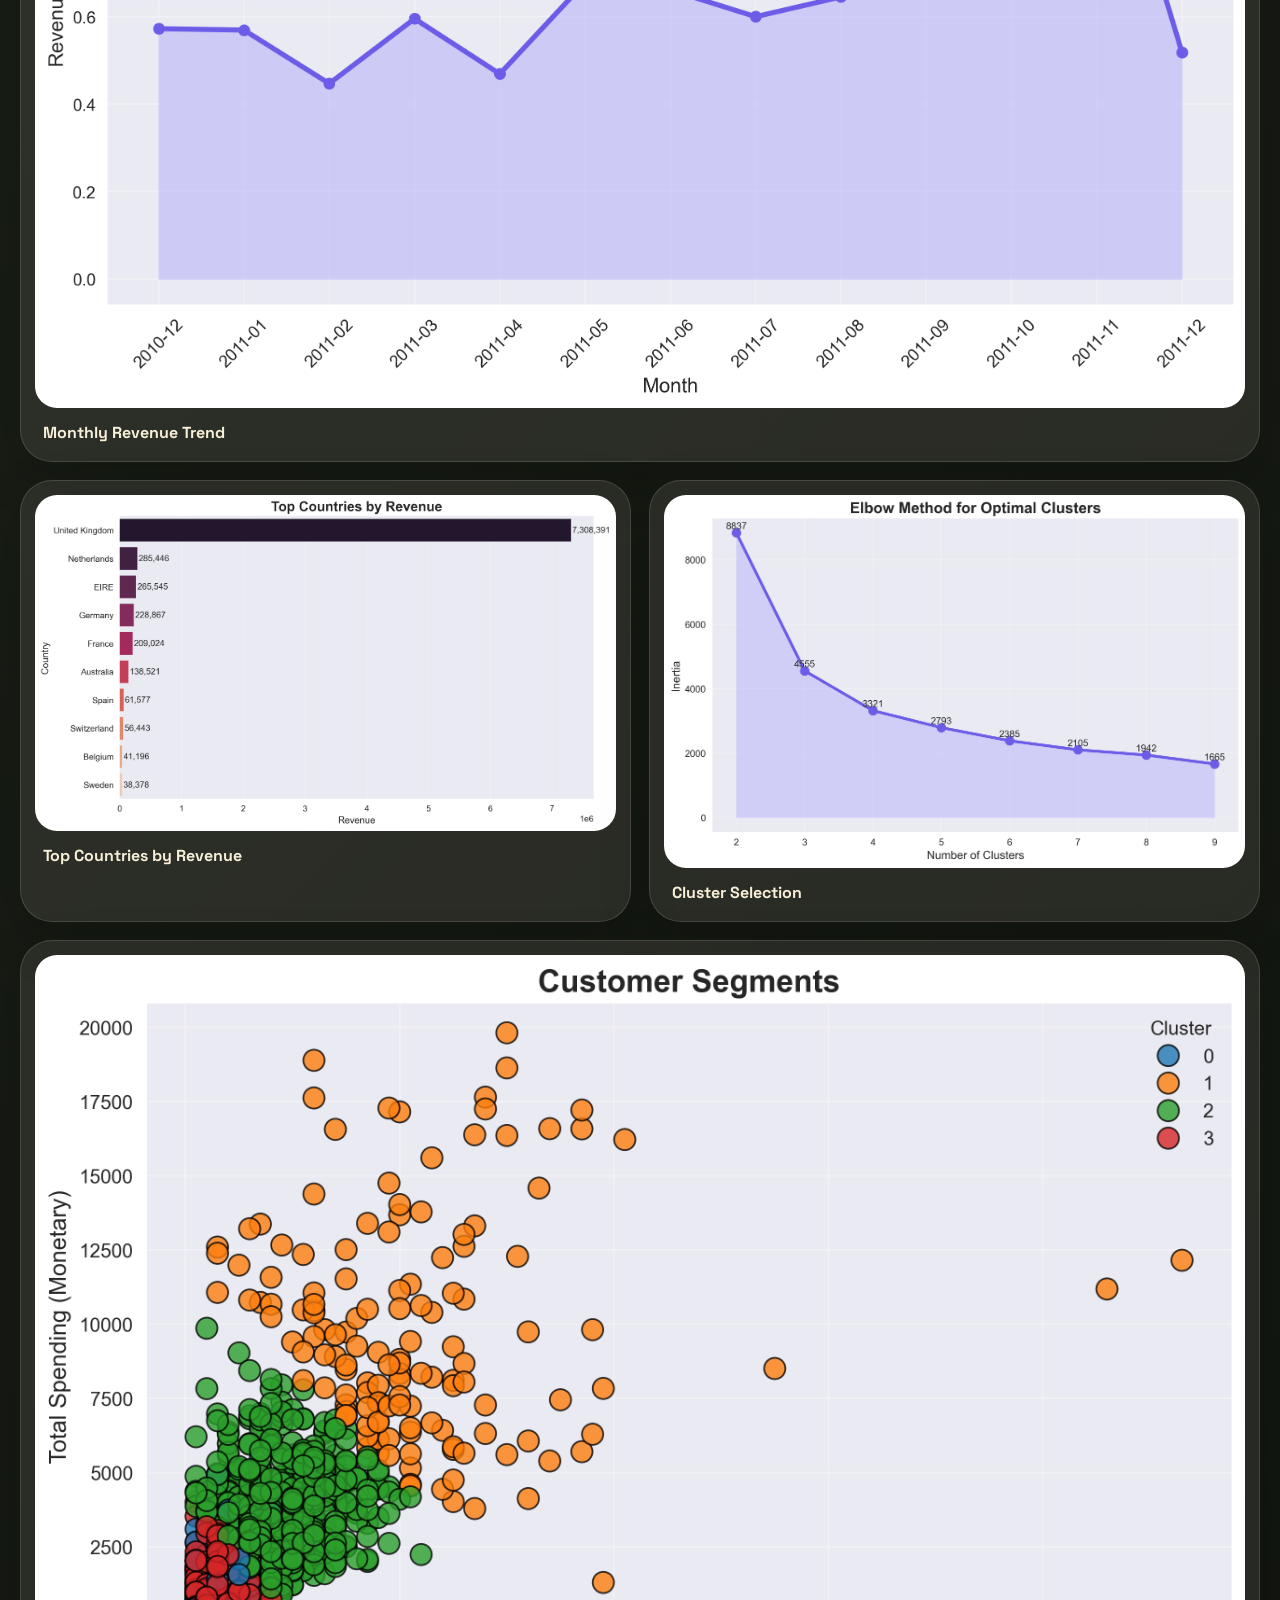
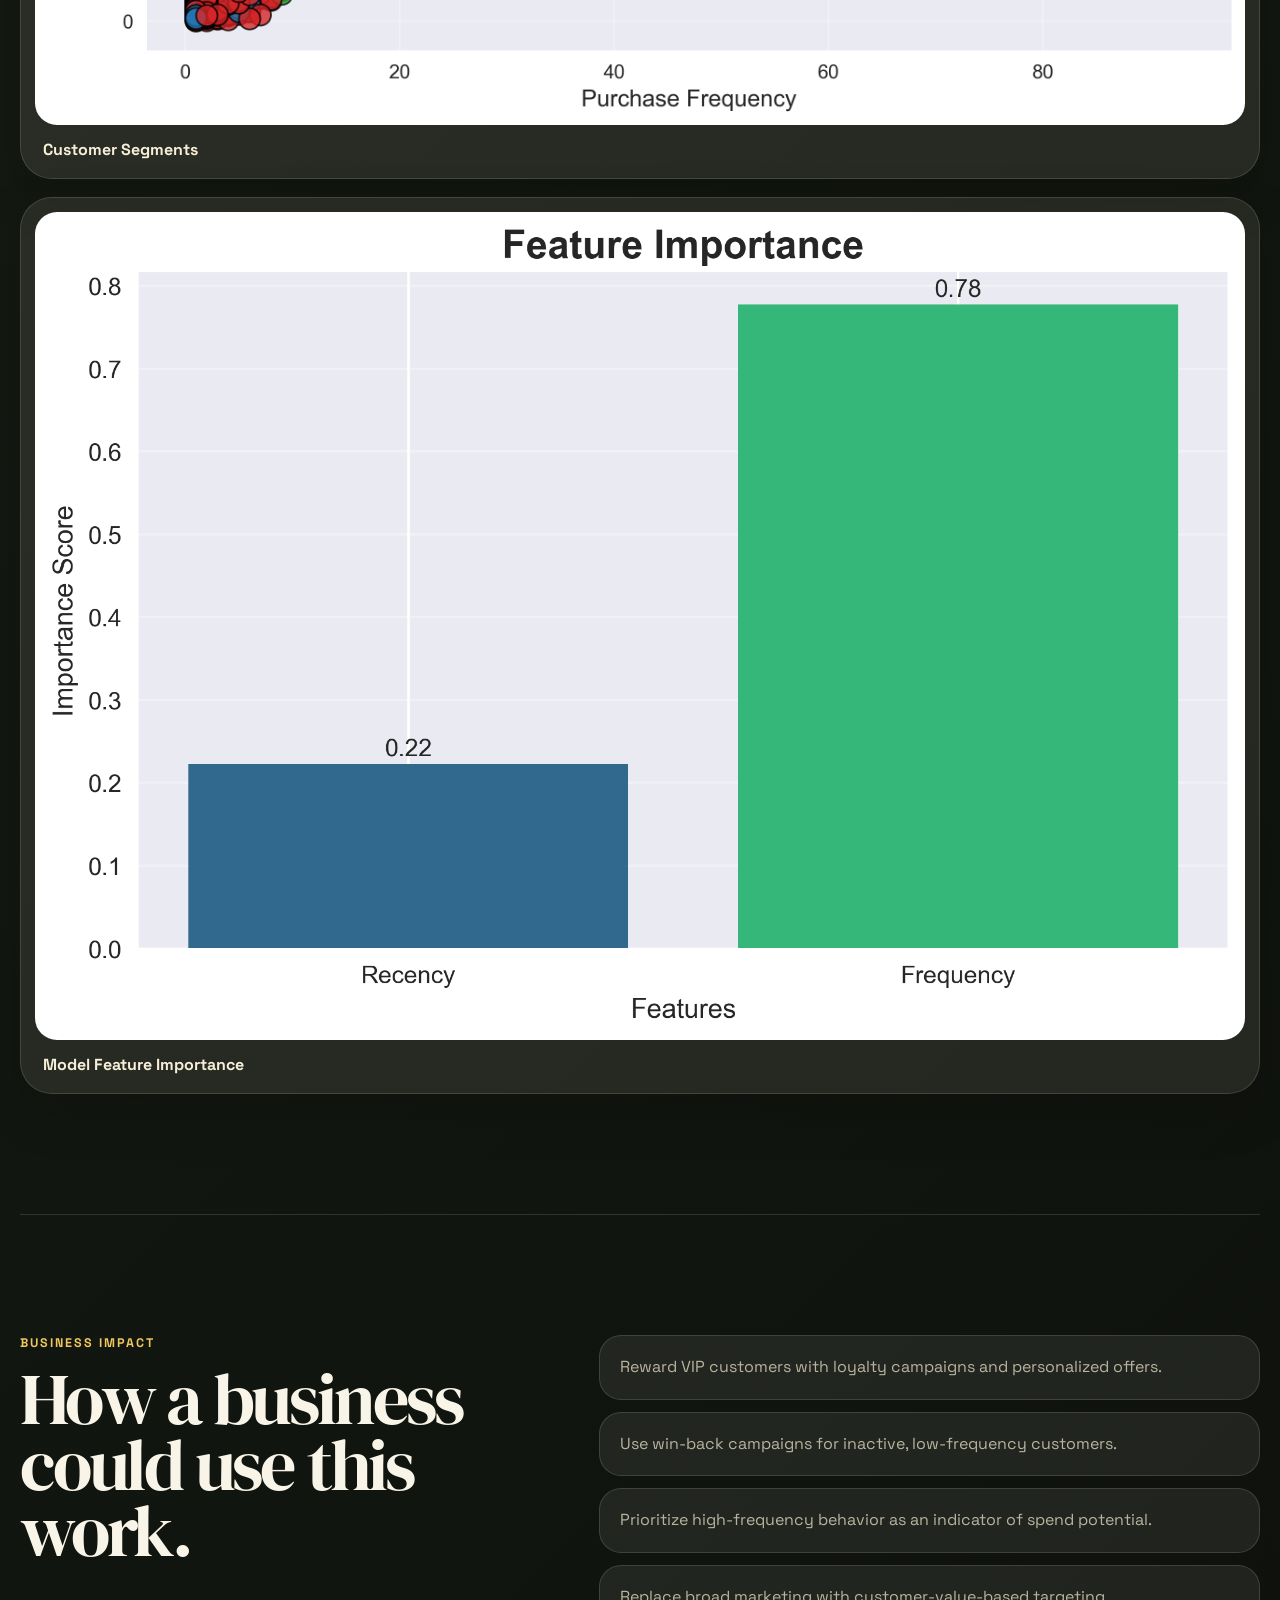
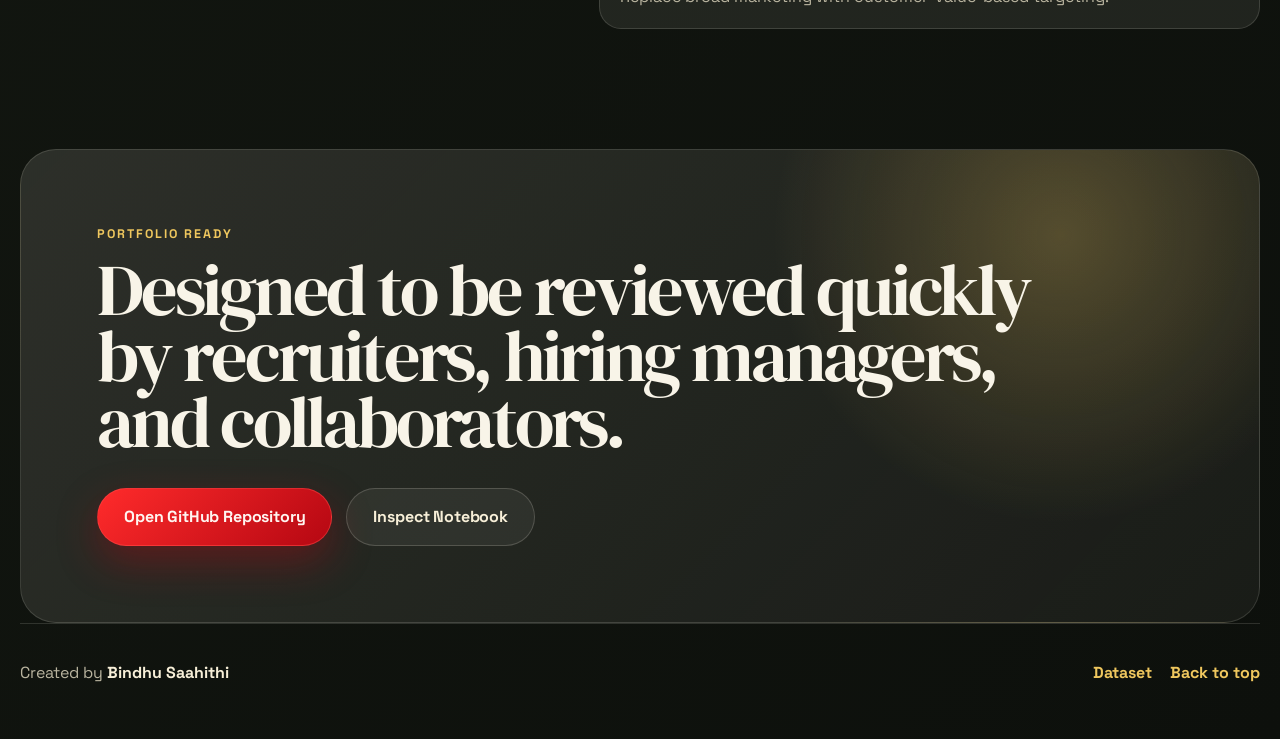
==== commit e49725cc: "Restyle hero buttons like streaming CTA" ====
--- a/index.html
+++ b/index.html
@@ -54,14 +54,22 @@
           behavior.
         </p>
         <div class="hero-actions">
-          <a class="button button-primary" href="notebooks/customer_segmentation.ipynb">Explore Notebook</a>
           <a
-            class="button button-secondary"
+            class="button button-primary"
             href="https://github.com/bindhusaahithi/Customer-Segmentation-Customer-Lifetime-Value-Prediction"
             target="_blank"
             rel="noopener noreferrer"
           >
-            View GitHub
+            View Project Code
+          </a>
+          <a class="button button-dark" href="notebooks/customer_segmentation.ipynb">View Notebook</a>
+          <a
+            class="button button-dark"
+            href="https://archive.ics.uci.edu/ml/machine-learning-databases/00352/Online%20Retail.xlsx"
+            target="_blank"
+            rel="noopener noreferrer"
+          >
+            View Dataset
           </a>
         </div>
       </div>
--- a/styles.css
+++ b/styles.css
@@ -211,11 +211,12 @@
   display: inline-flex;
   align-items: center;
   justify-content: center;
-  min-height: 52px;
-  padding: 0 22px;
+  min-height: 58px;
+  padding: 0 26px;
   border-radius: 999px;
   font-weight: 800;
-  transition: transform 180ms ease, border-color 180ms ease, background 180ms ease;
+  letter-spacing: -0.01em;
+  transition: transform 180ms ease, border-color 180ms ease, background 180ms ease, box-shadow 180ms ease;
 }
 
 .button:hover {
@@ -223,20 +224,23 @@
 }
 
 .button-primary {
-  color: #11140f;
-  background: linear-gradient(135deg, var(--gold), #fff1a3);
-  box-shadow: 0 20px 52px rgba(239, 199, 94, 0.2);
-}
-
-.button-secondary {
-  color: #10130f;
-  background: linear-gradient(135deg, var(--mint), #d9f5c8);
-  box-shadow: 0 20px 52px rgba(159, 210, 172, 0.16);
+  color: #fff5f1;
+  border: 1px solid rgba(255, 72, 72, 0.5);
+  background: linear-gradient(135deg, #ff2b2b, #b50712);
+  box-shadow: 0 16px 40px rgba(181, 7, 18, 0.38);
+}
+
+.button-dark {
+  color: var(--paper);
+  border: 1px solid rgba(248, 244, 232, 0.18);
+  background: linear-gradient(180deg, rgba(33, 38, 30, 0.92), rgba(20, 24, 18, 0.92));
+  box-shadow: inset 0 1px 0 rgba(255, 255, 255, 0.06);
 }
 
 .button-ghost {
-  border: 1px solid var(--line);
-  background: var(--glass);
+  color: var(--paper);
+  border: 1px solid rgba(248, 244, 232, 0.18);
+  background: rgba(248, 244, 232, 0.06);
 }
 
 .hero-panel {
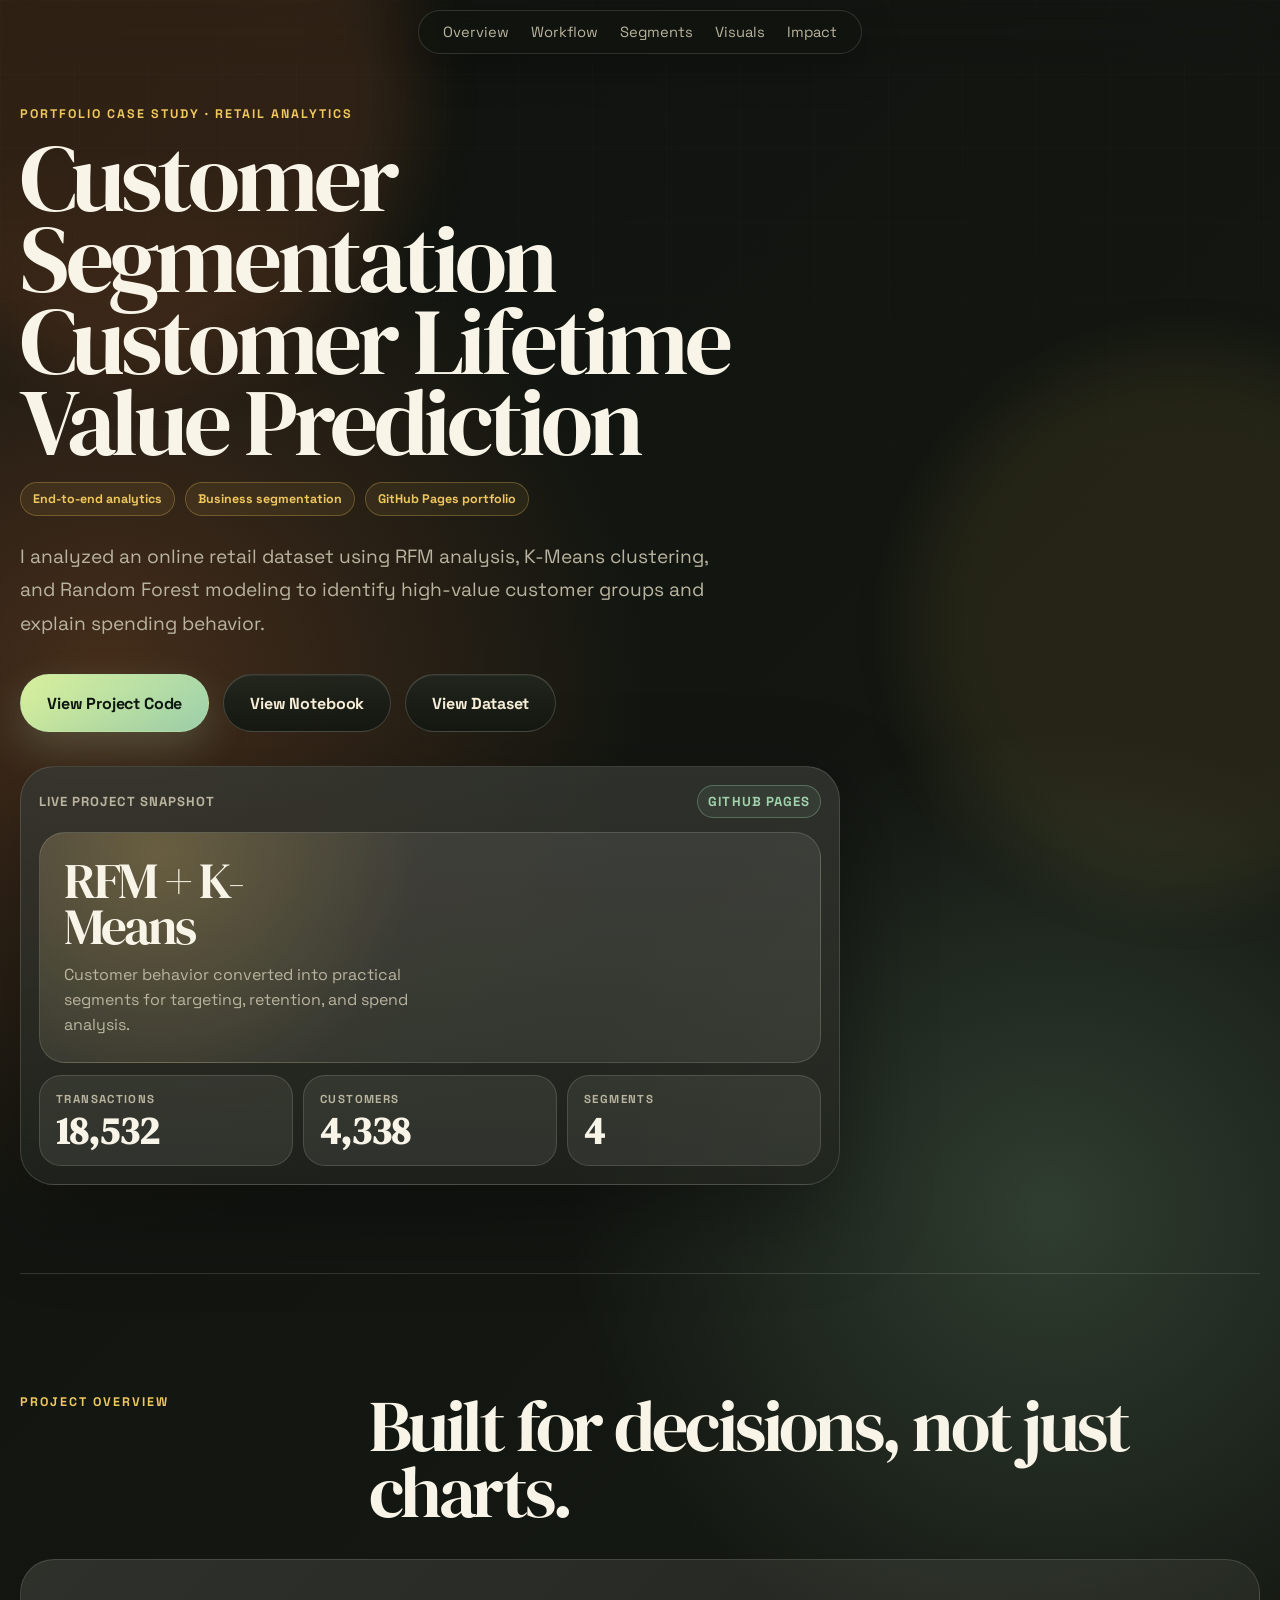
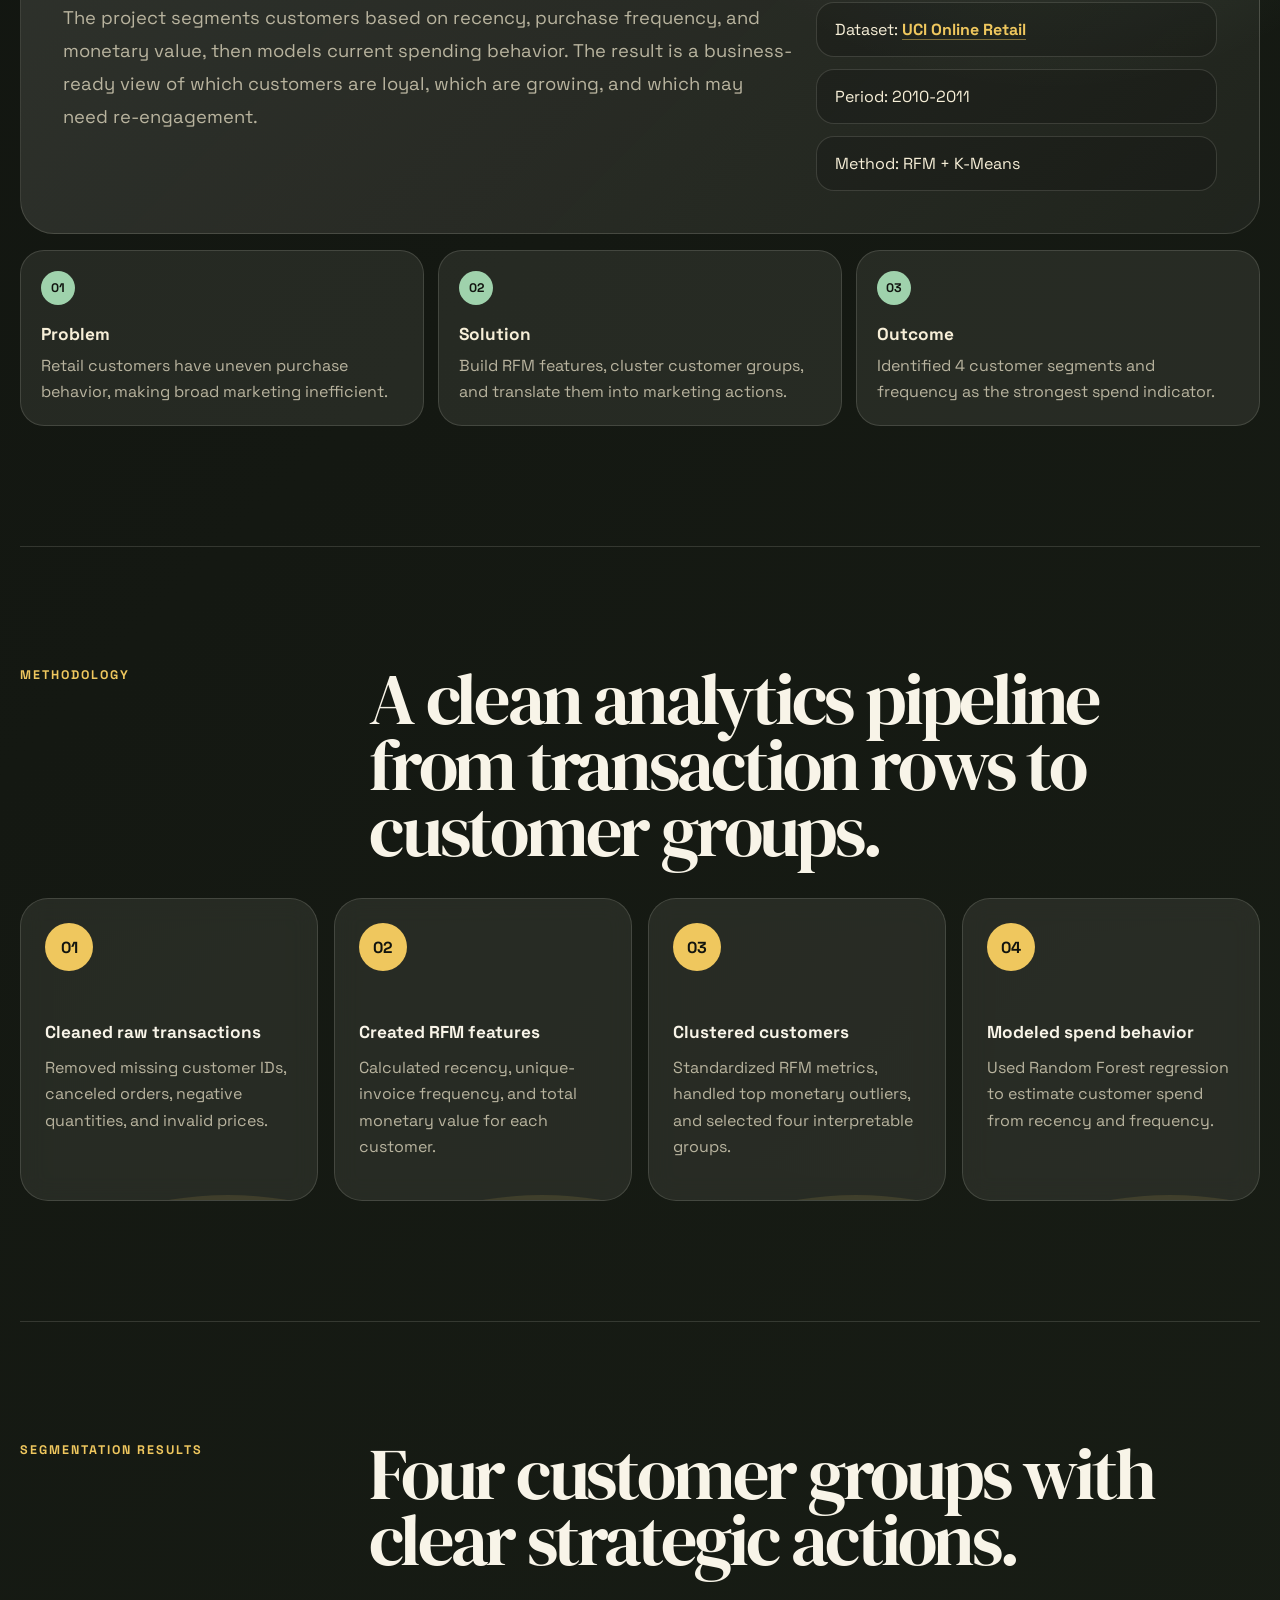
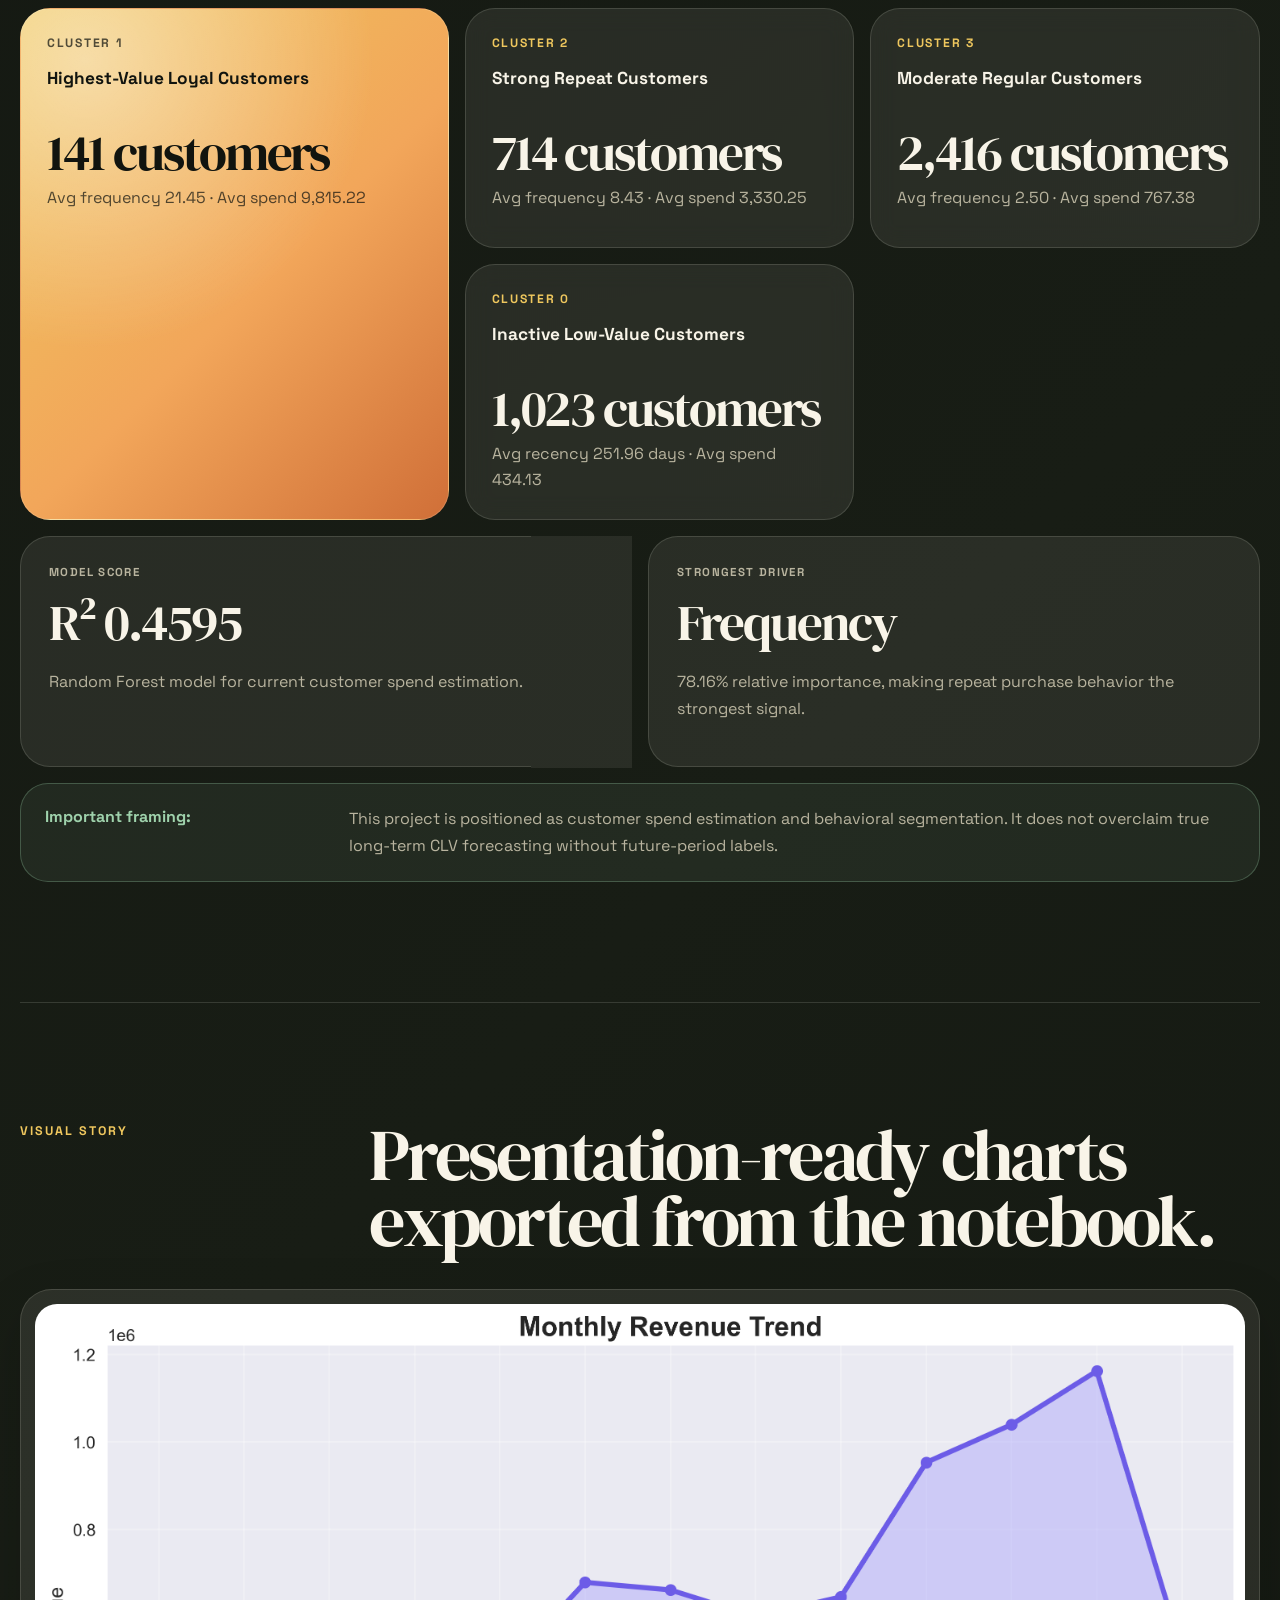
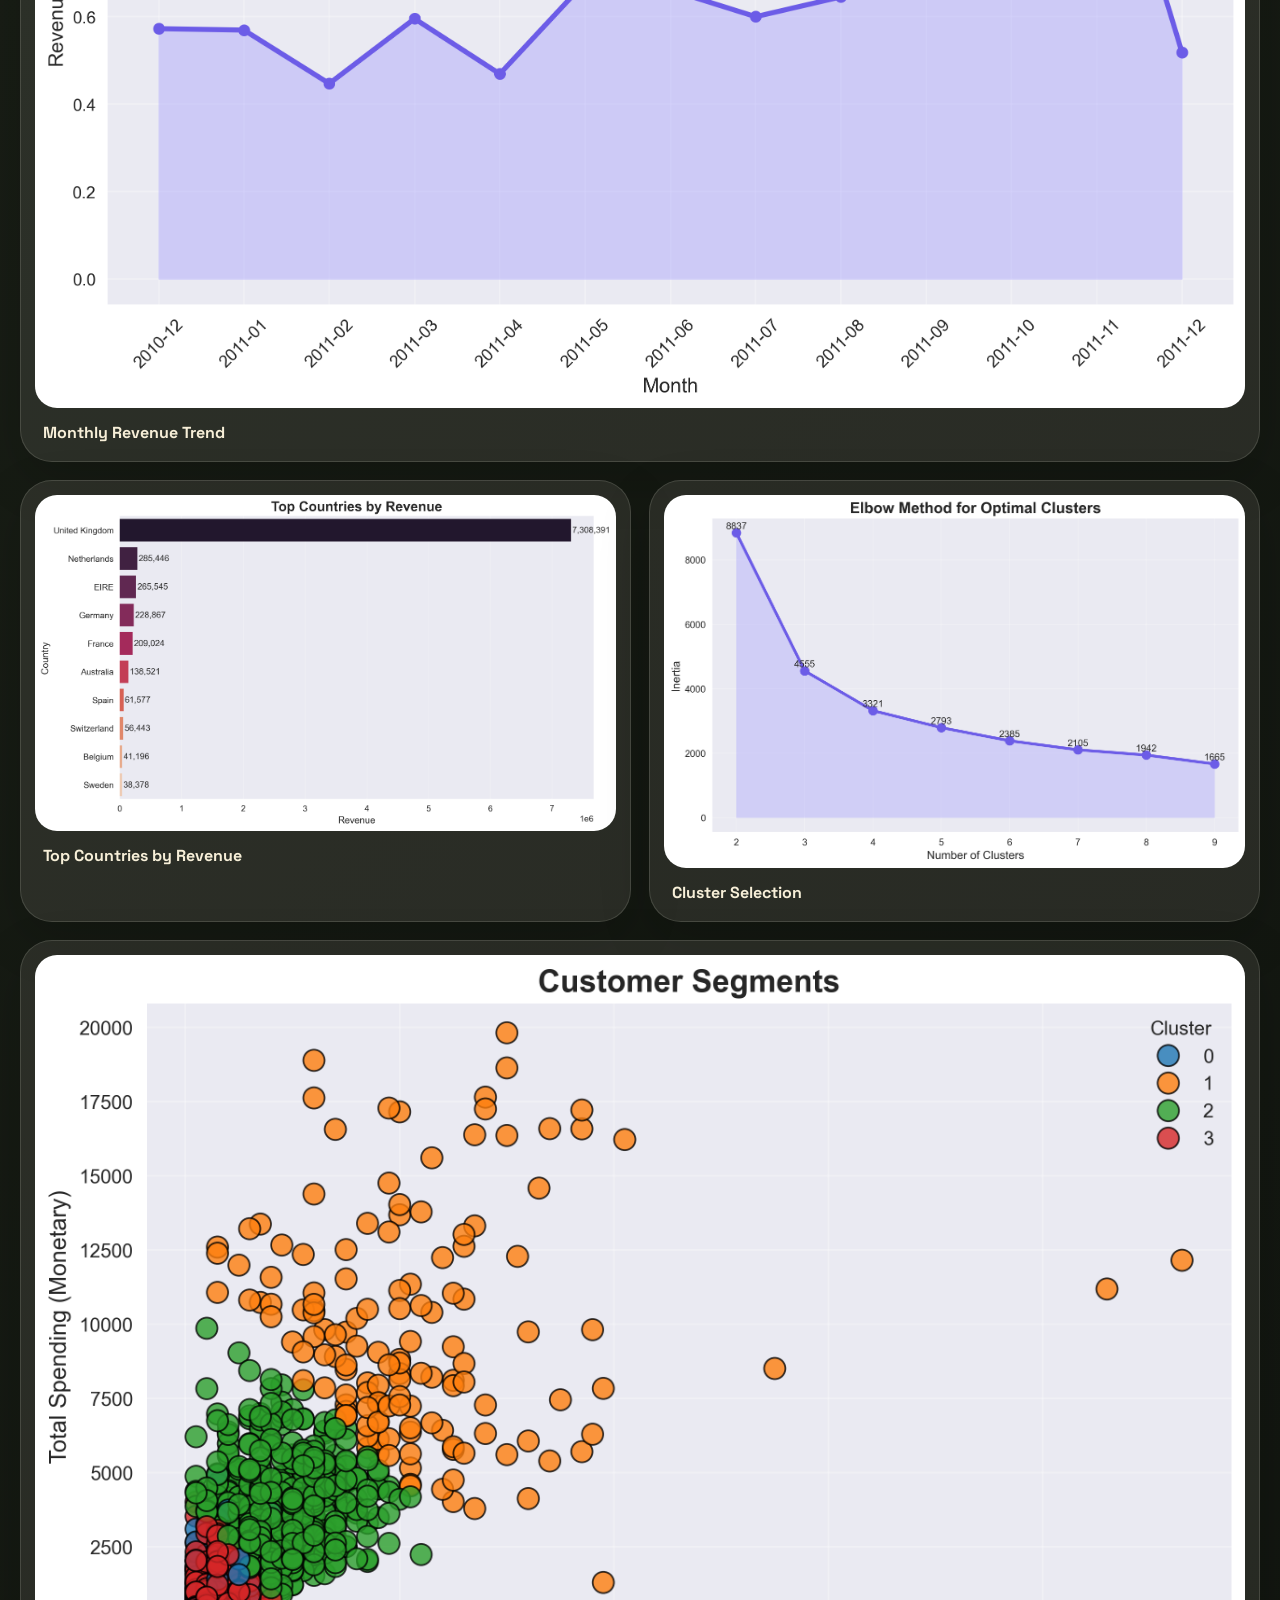
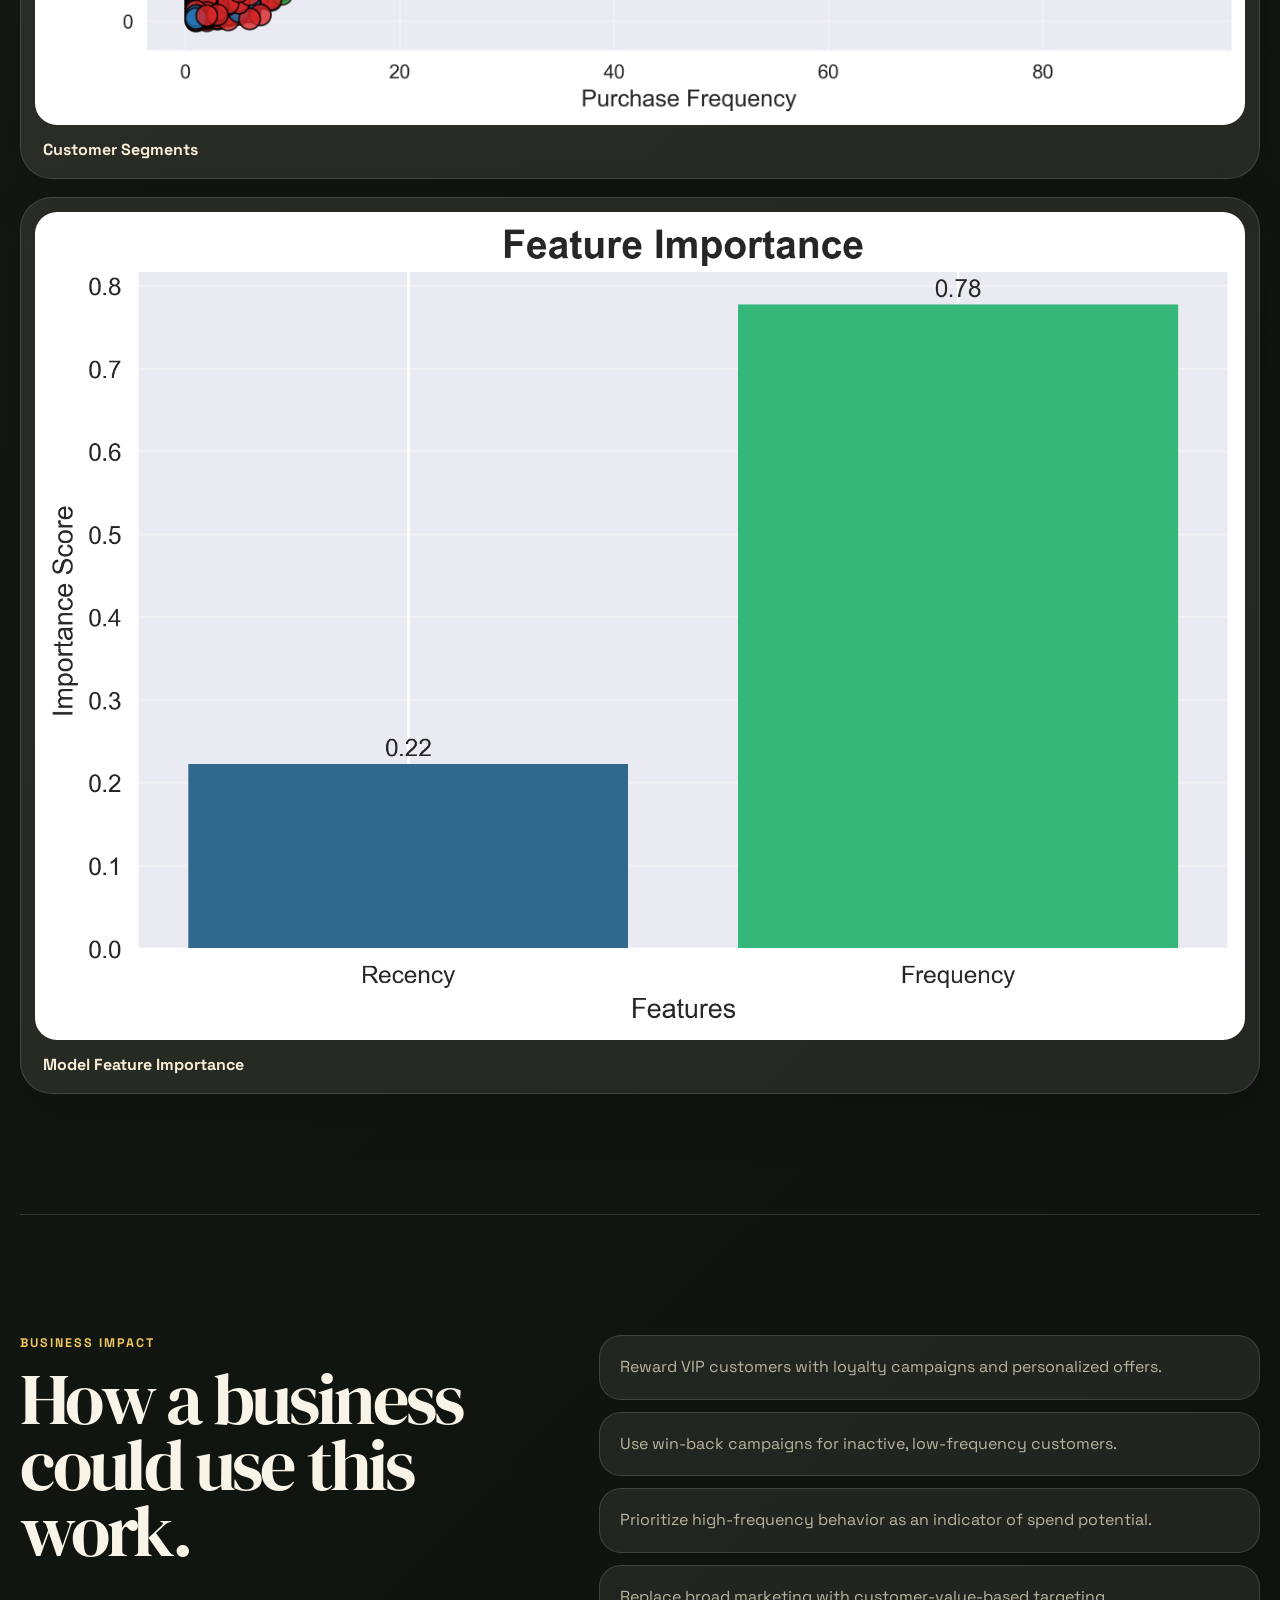
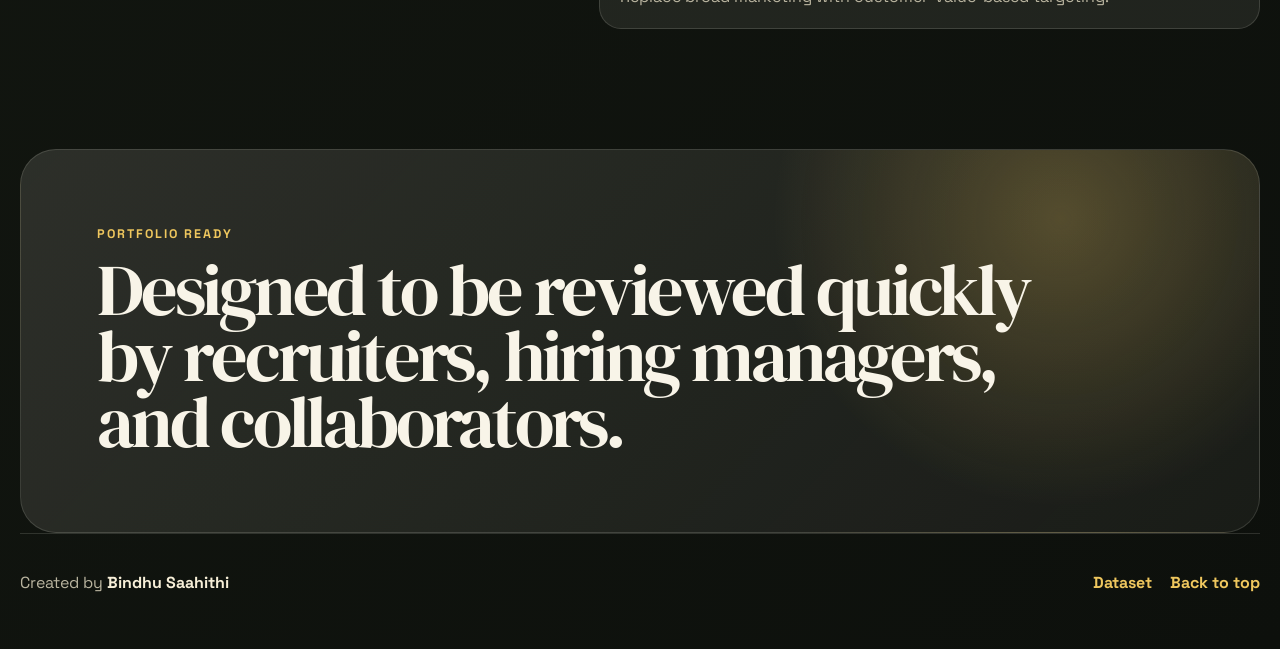
==== commit fffab0b2: "Remove duplicate bottom CTA buttons" ====
--- a/index.html
+++ b/index.html
@@ -272,17 +272,6 @@
     <section class="section closing-cta reveal">
       <p class="eyebrow">Portfolio Ready</p>
       <h2>Designed to be reviewed quickly by recruiters, hiring managers, and collaborators.</h2>
-      <div class="cta-actions">
-        <a
-          class="button button-primary"
-          href="https://github.com/bindhusaahithi/Customer-Segmentation-Customer-Lifetime-Value-Prediction"
-          target="_blank"
-          rel="noopener noreferrer"
-        >
-          Open GitHub Repository
-        </a>
-        <a class="button button-ghost" href="notebooks/customer_segmentation.ipynb">Inspect Notebook</a>
-      </div>
     </section>
   </main>
 
--- a/styles.css
+++ b/styles.css
@@ -224,10 +224,10 @@
 }
 
 .button-primary {
-  color: #fff5f1;
-  border: 1px solid rgba(255, 72, 72, 0.5);
-  background: linear-gradient(135deg, #ff2b2b, #b50712);
-  box-shadow: 0 16px 40px rgba(181, 7, 18, 0.38);
+  color: #0f1711;
+  border: 1px solid rgba(193, 232, 181, 0.34);
+  background: linear-gradient(135deg, #d7ef9b, #9fd2ac);
+  box-shadow: 0 16px 40px rgba(159, 210, 172, 0.22);
 }
 
 .button-dark {
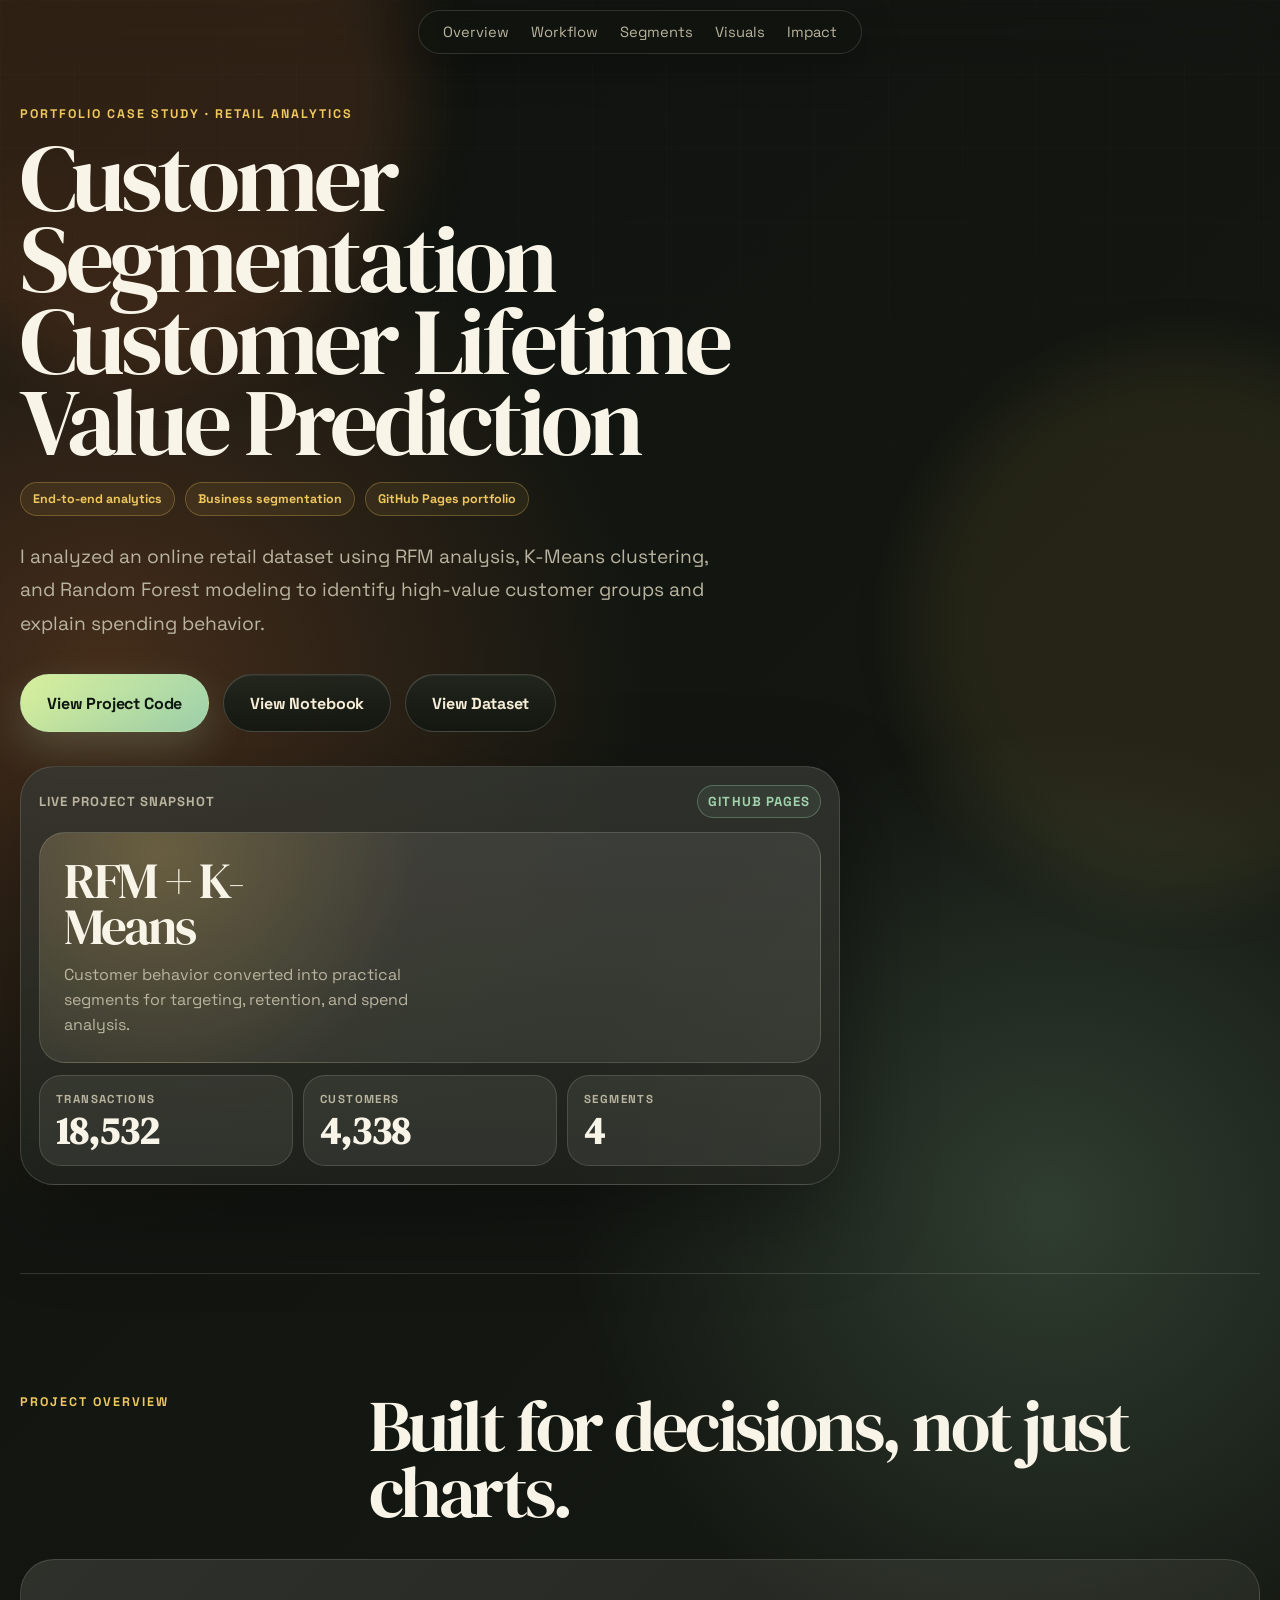
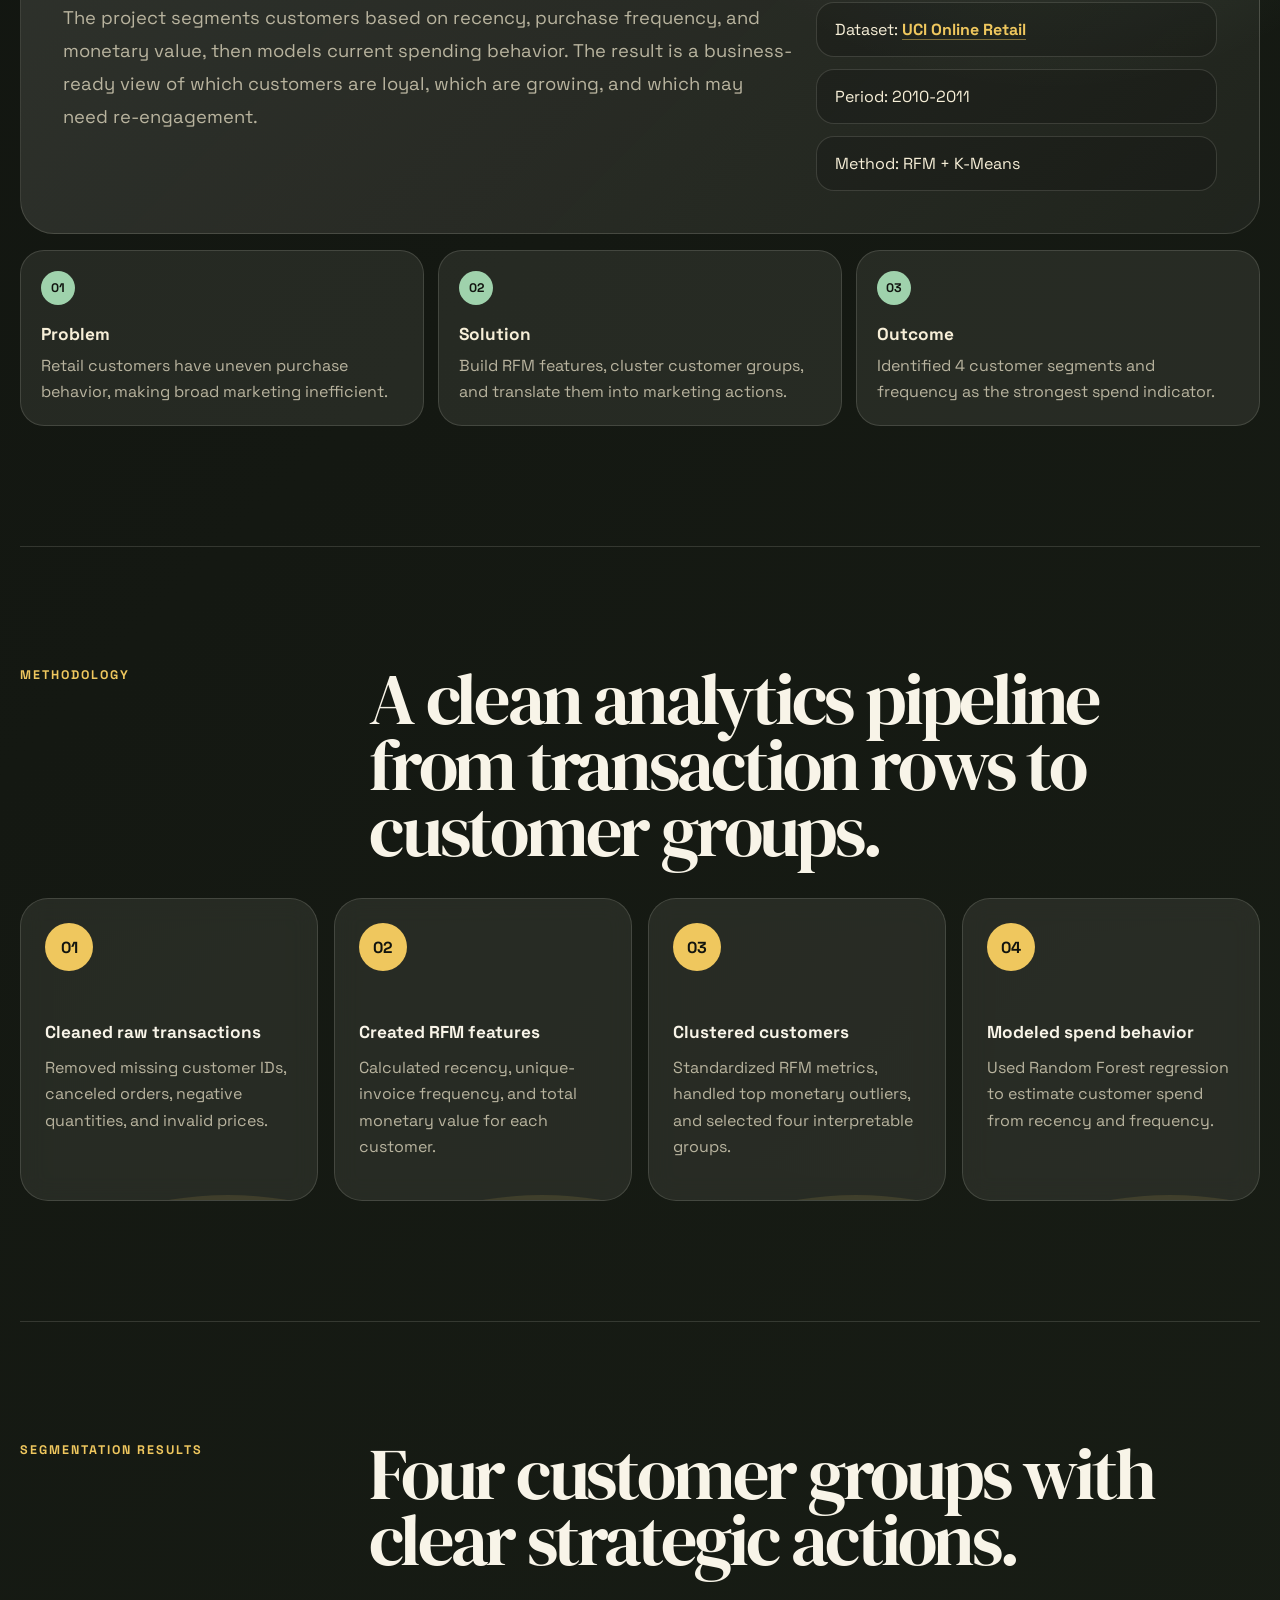
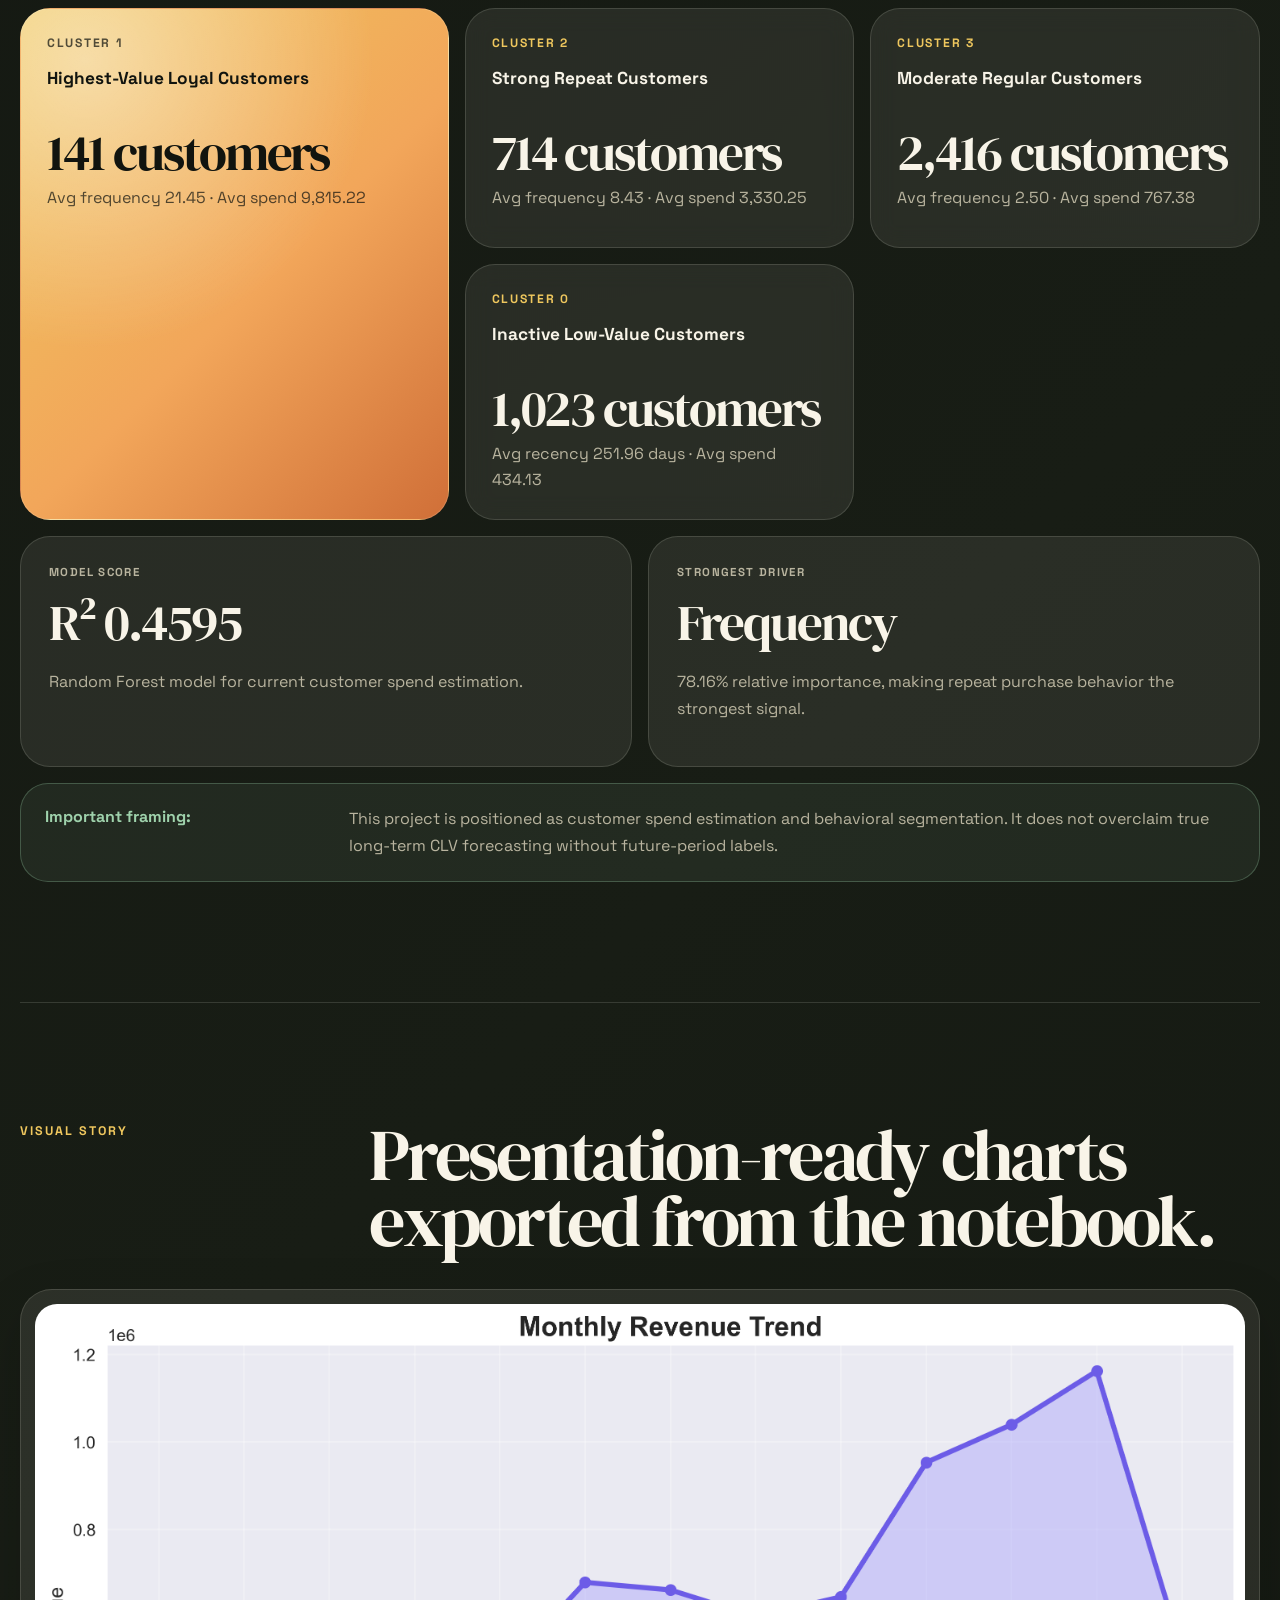
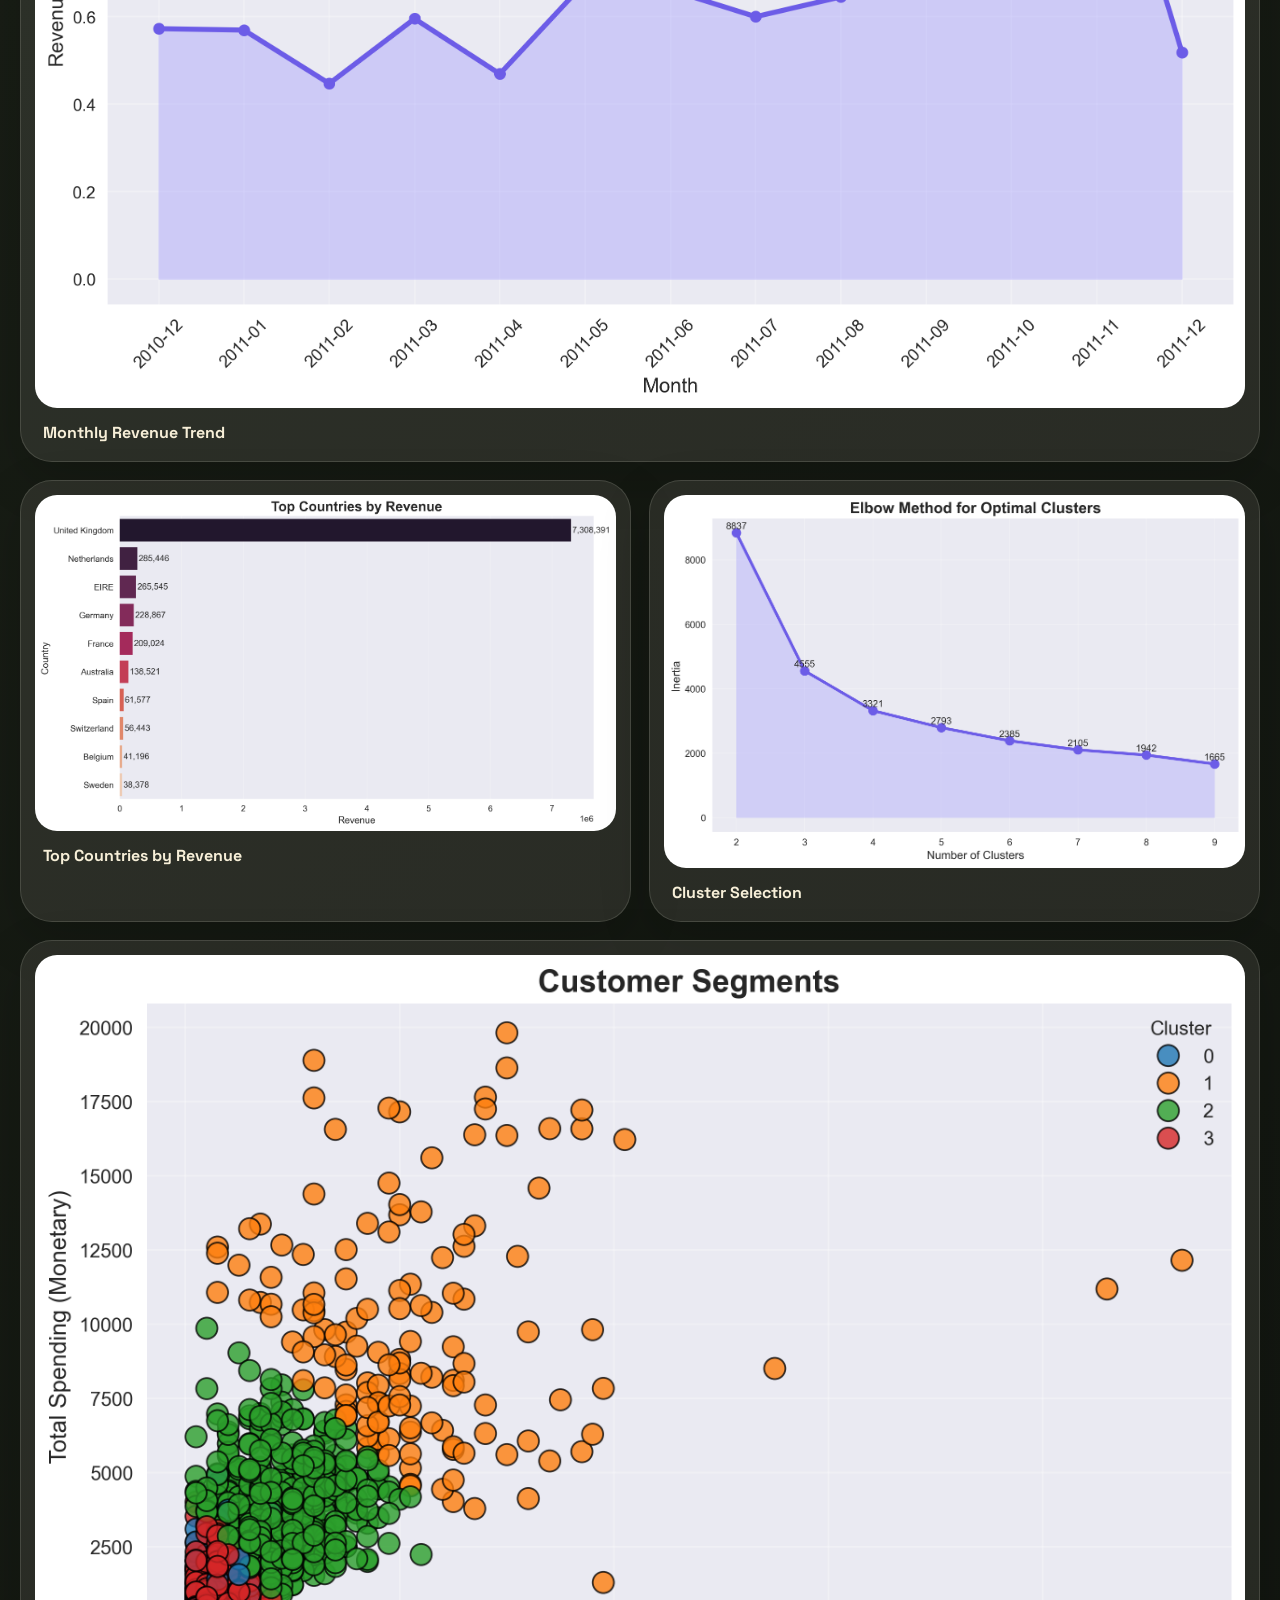
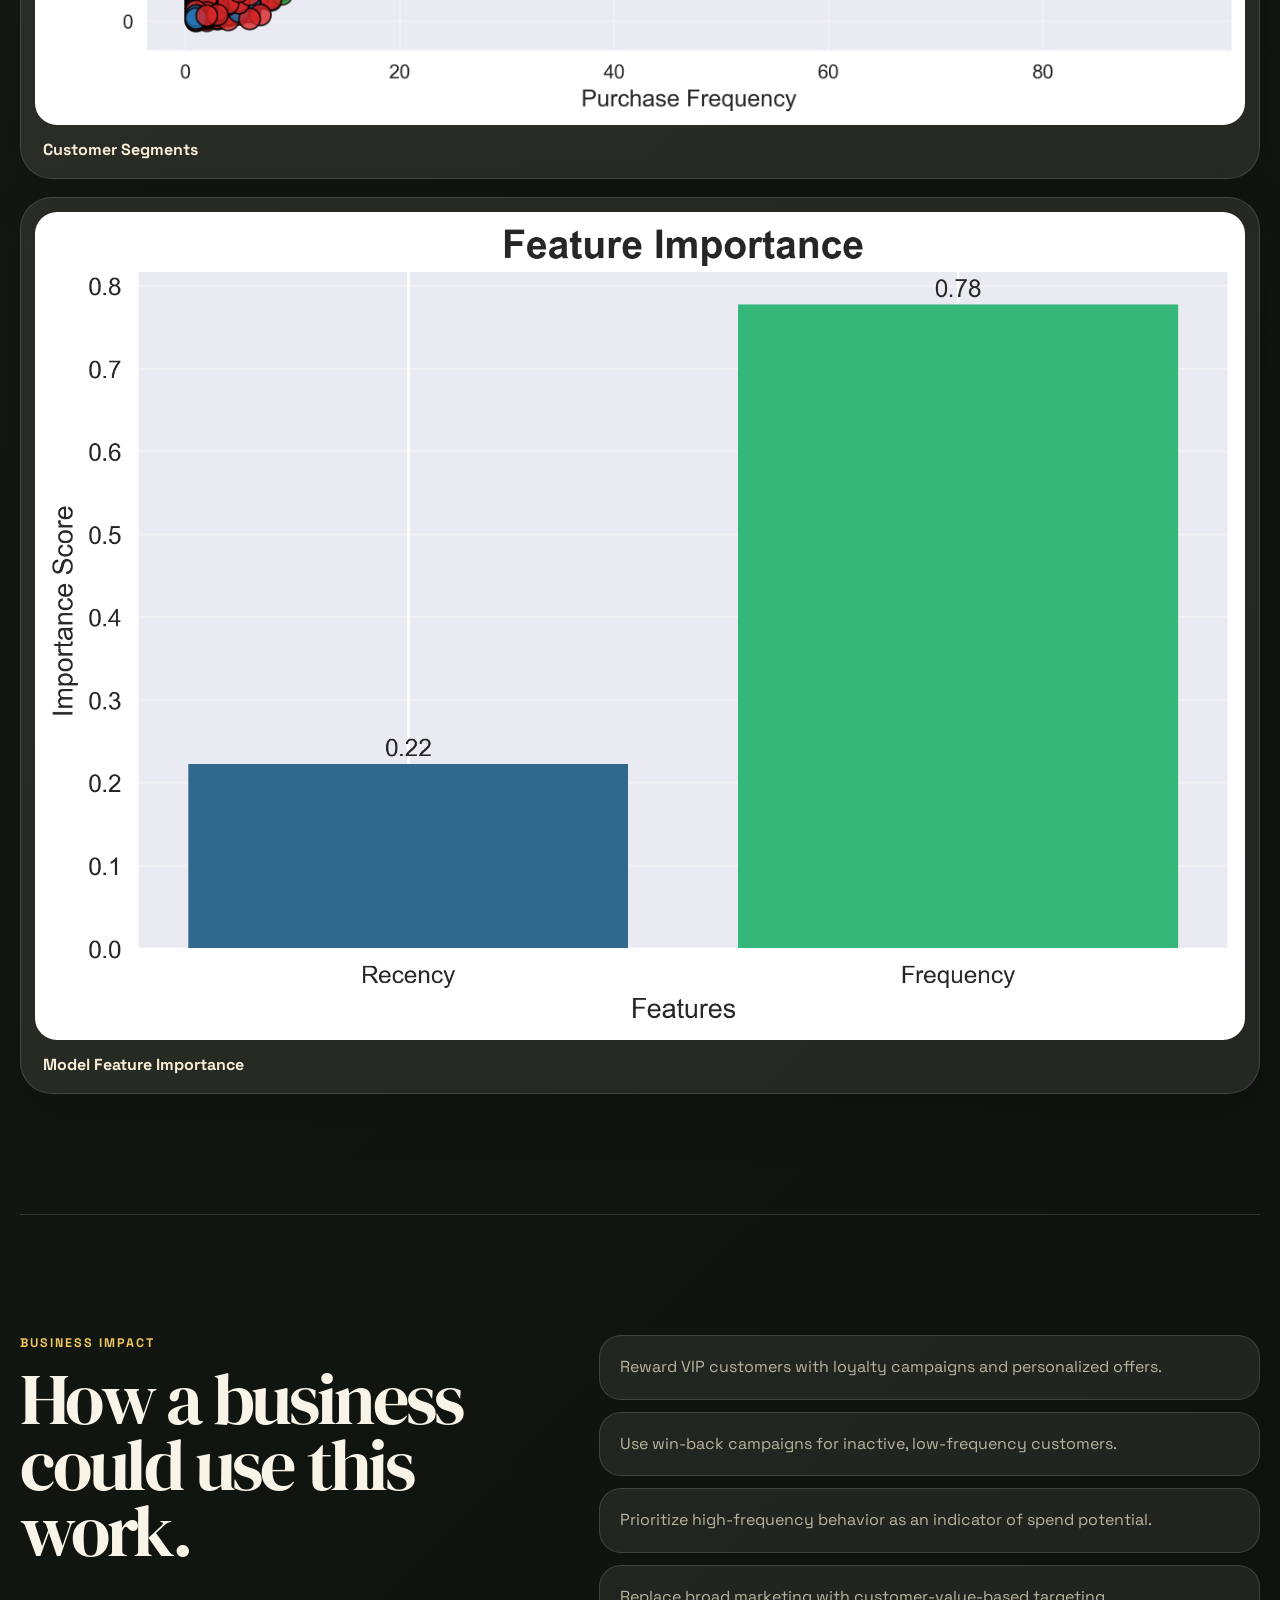
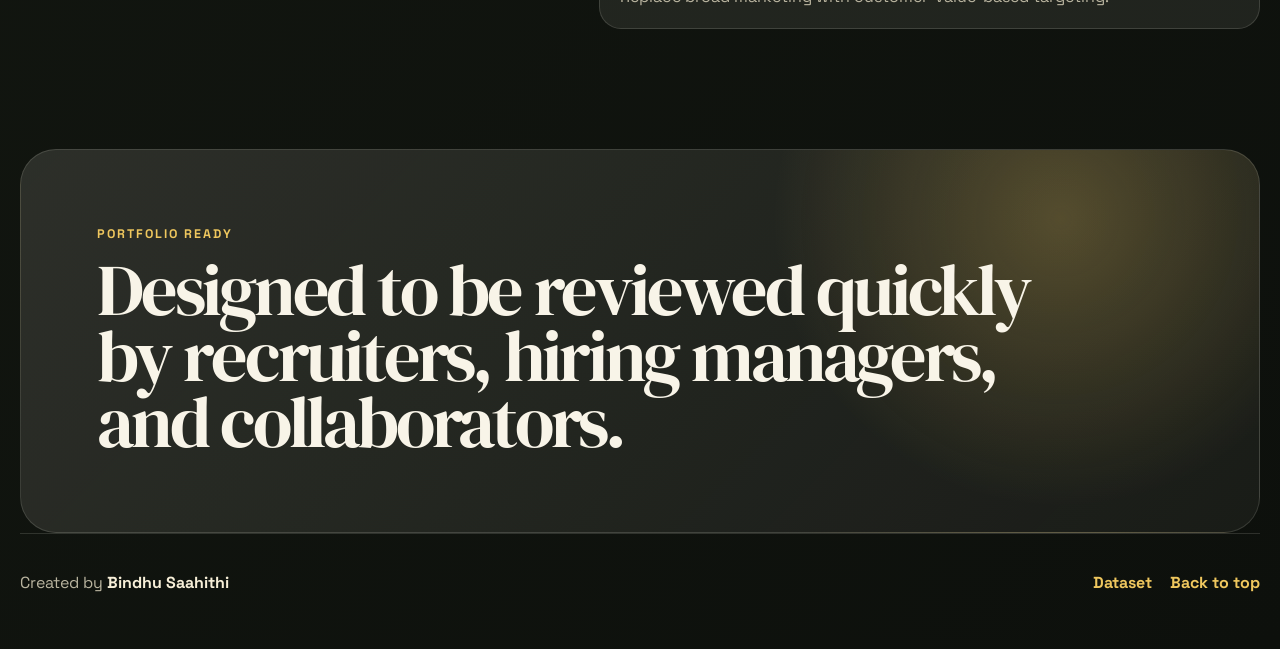
==== commit 2088cb96: "Open notebook in nbviewer" ====
--- a/index.html
+++ b/index.html
@@ -62,7 +62,14 @@
           >
             View Project Code
           </a>
-          <a class="button button-dark" href="notebooks/customer_segmentation.ipynb">View Notebook</a>
+          <a
+            class="button button-dark"
+            href="https://nbviewer.org/github/bindhusaahithi/Customer-Segmentation-Customer-Lifetime-Value-Prediction/blob/main/notebooks/customer_segmentation.ipynb"
+            target="_blank"
+            rel="noopener noreferrer"
+          >
+            View Notebook
+          </a>
           <a
             class="button button-dark"
             href="https://archive.ics.uci.edu/ml/machine-learning-databases/00352/Online%20Retail.xlsx"
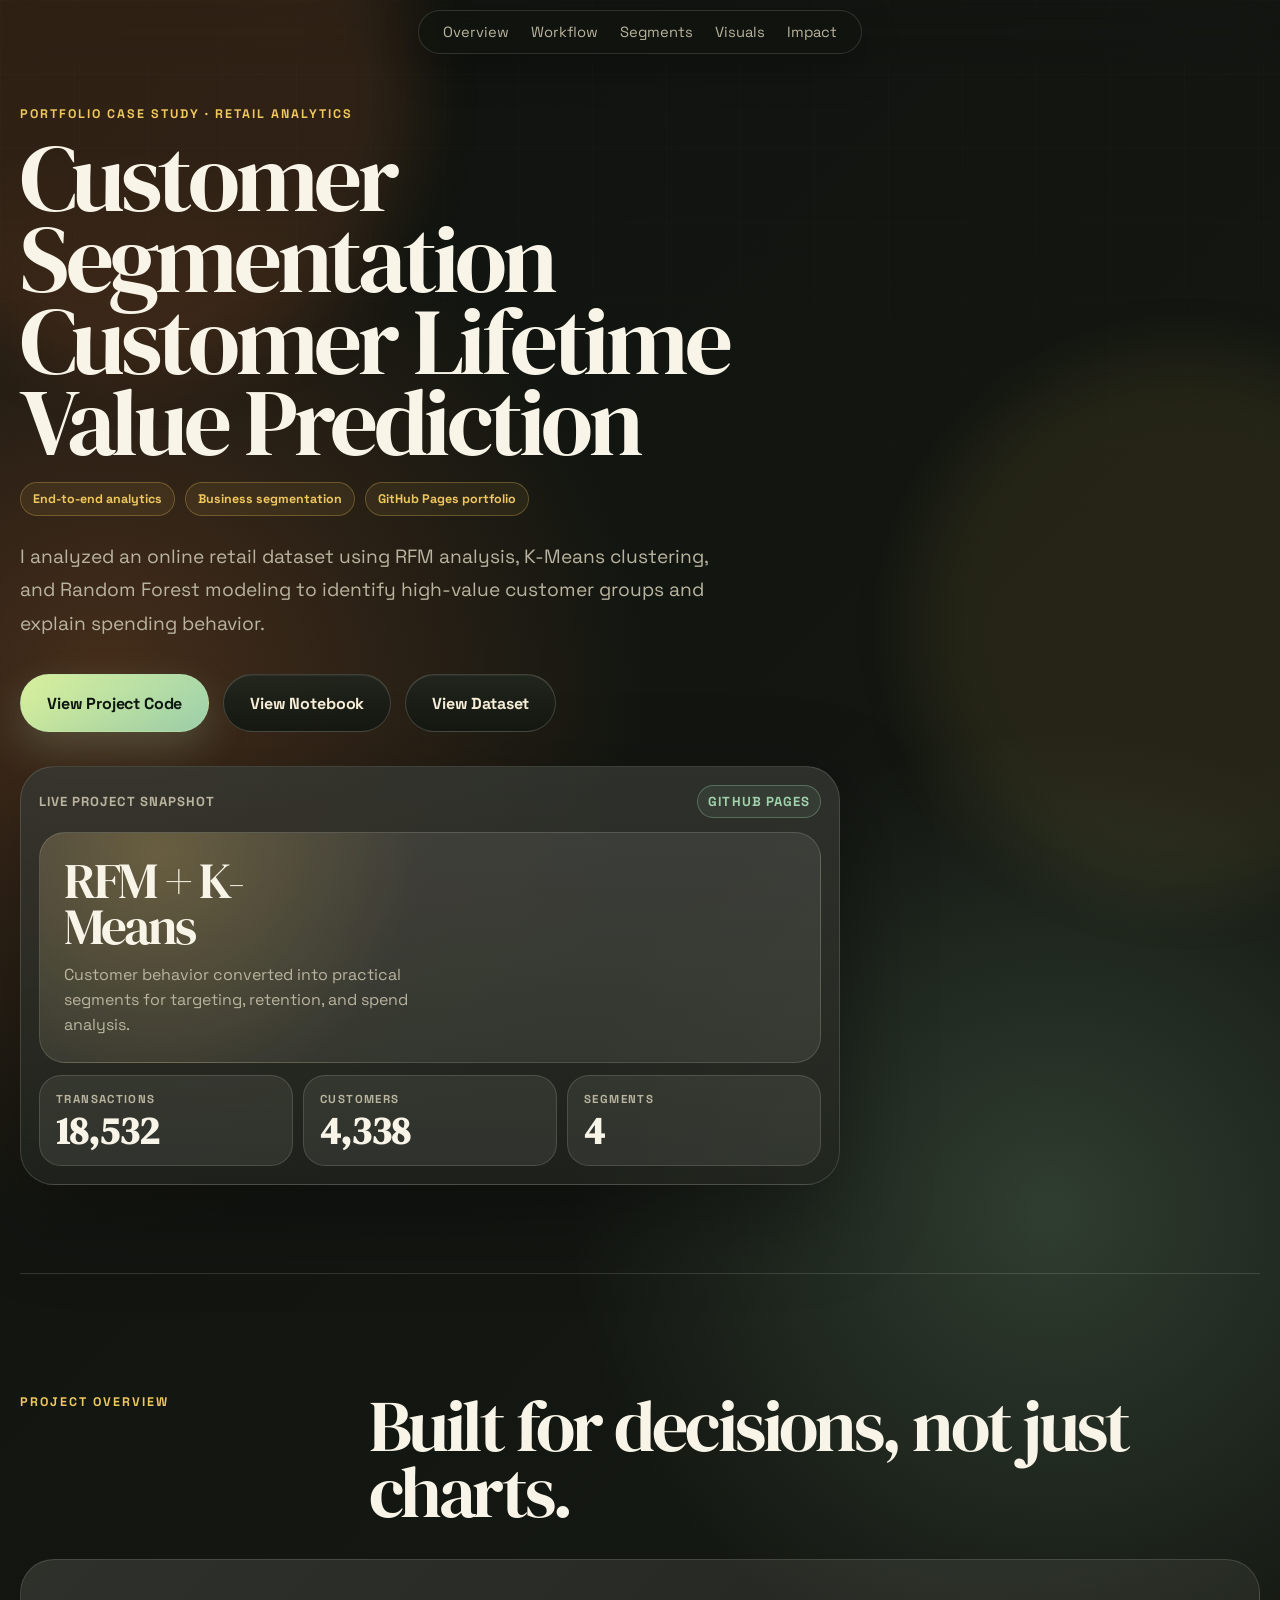
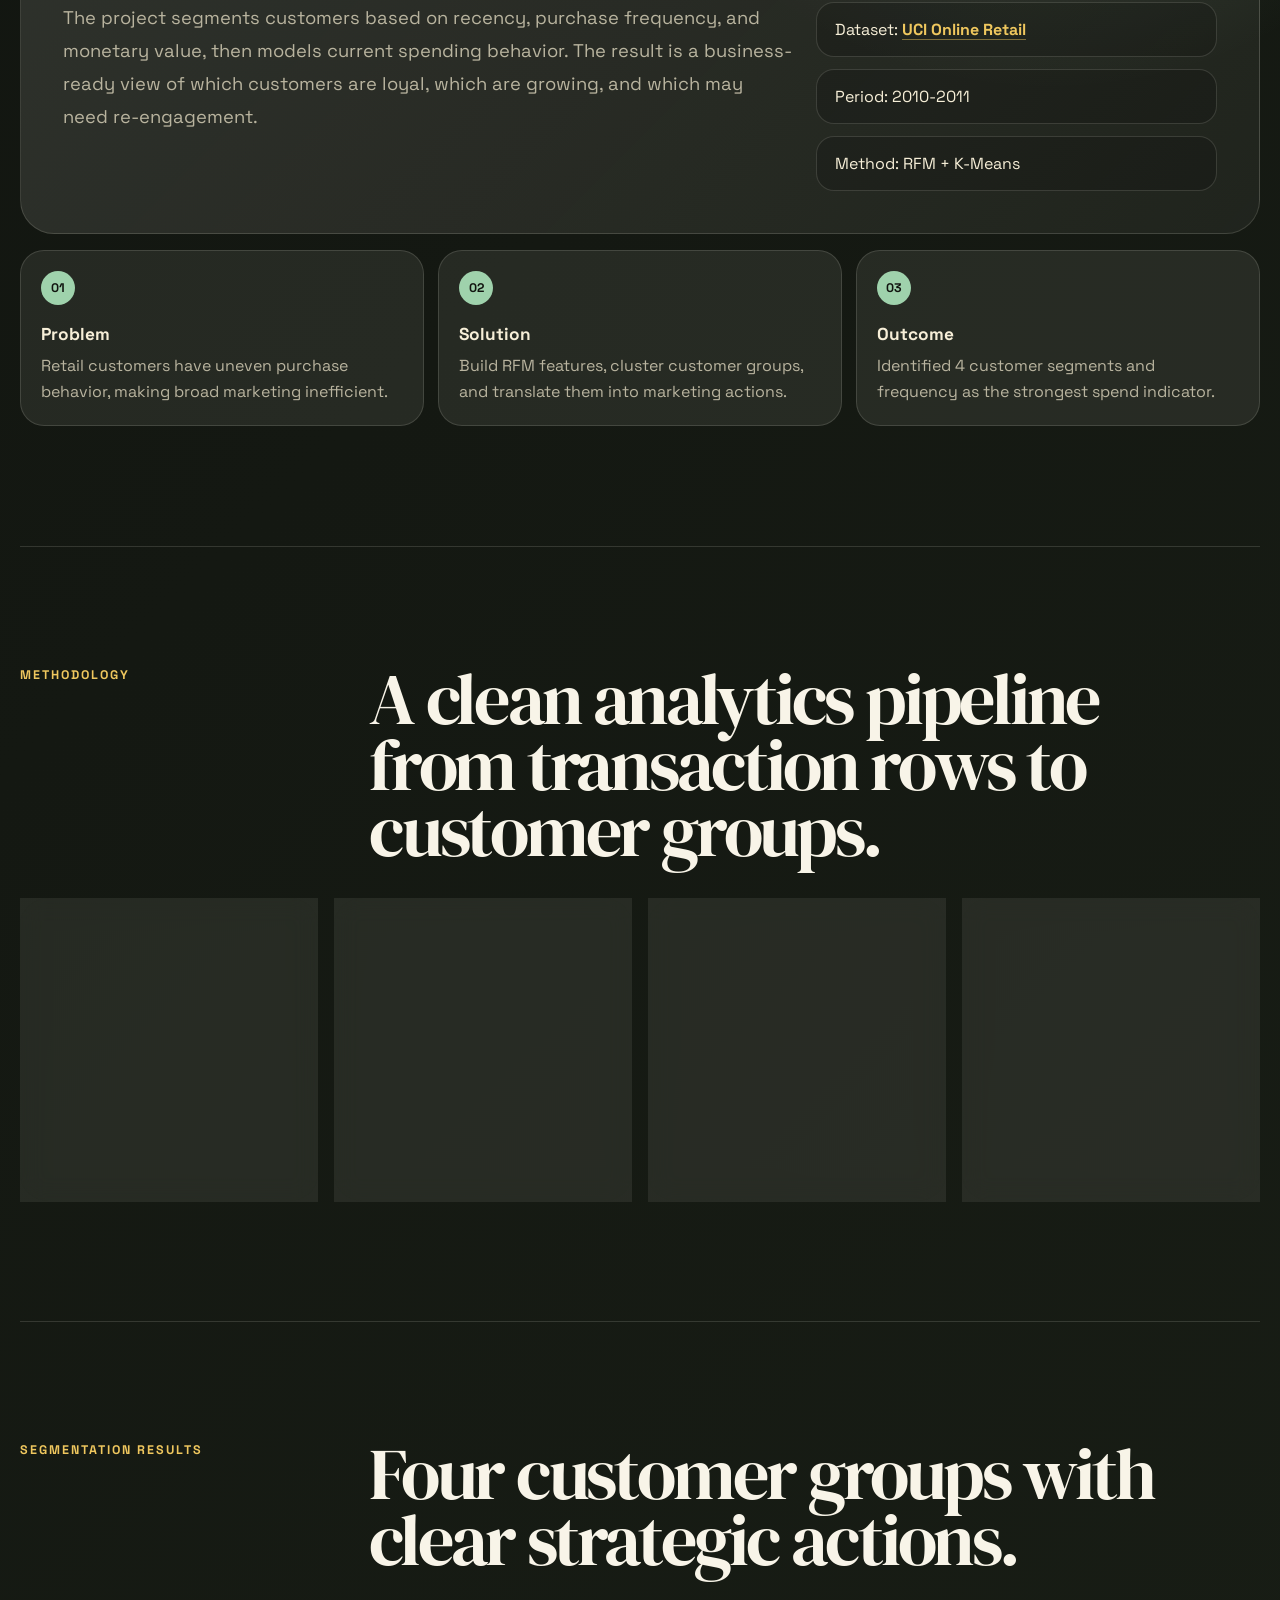
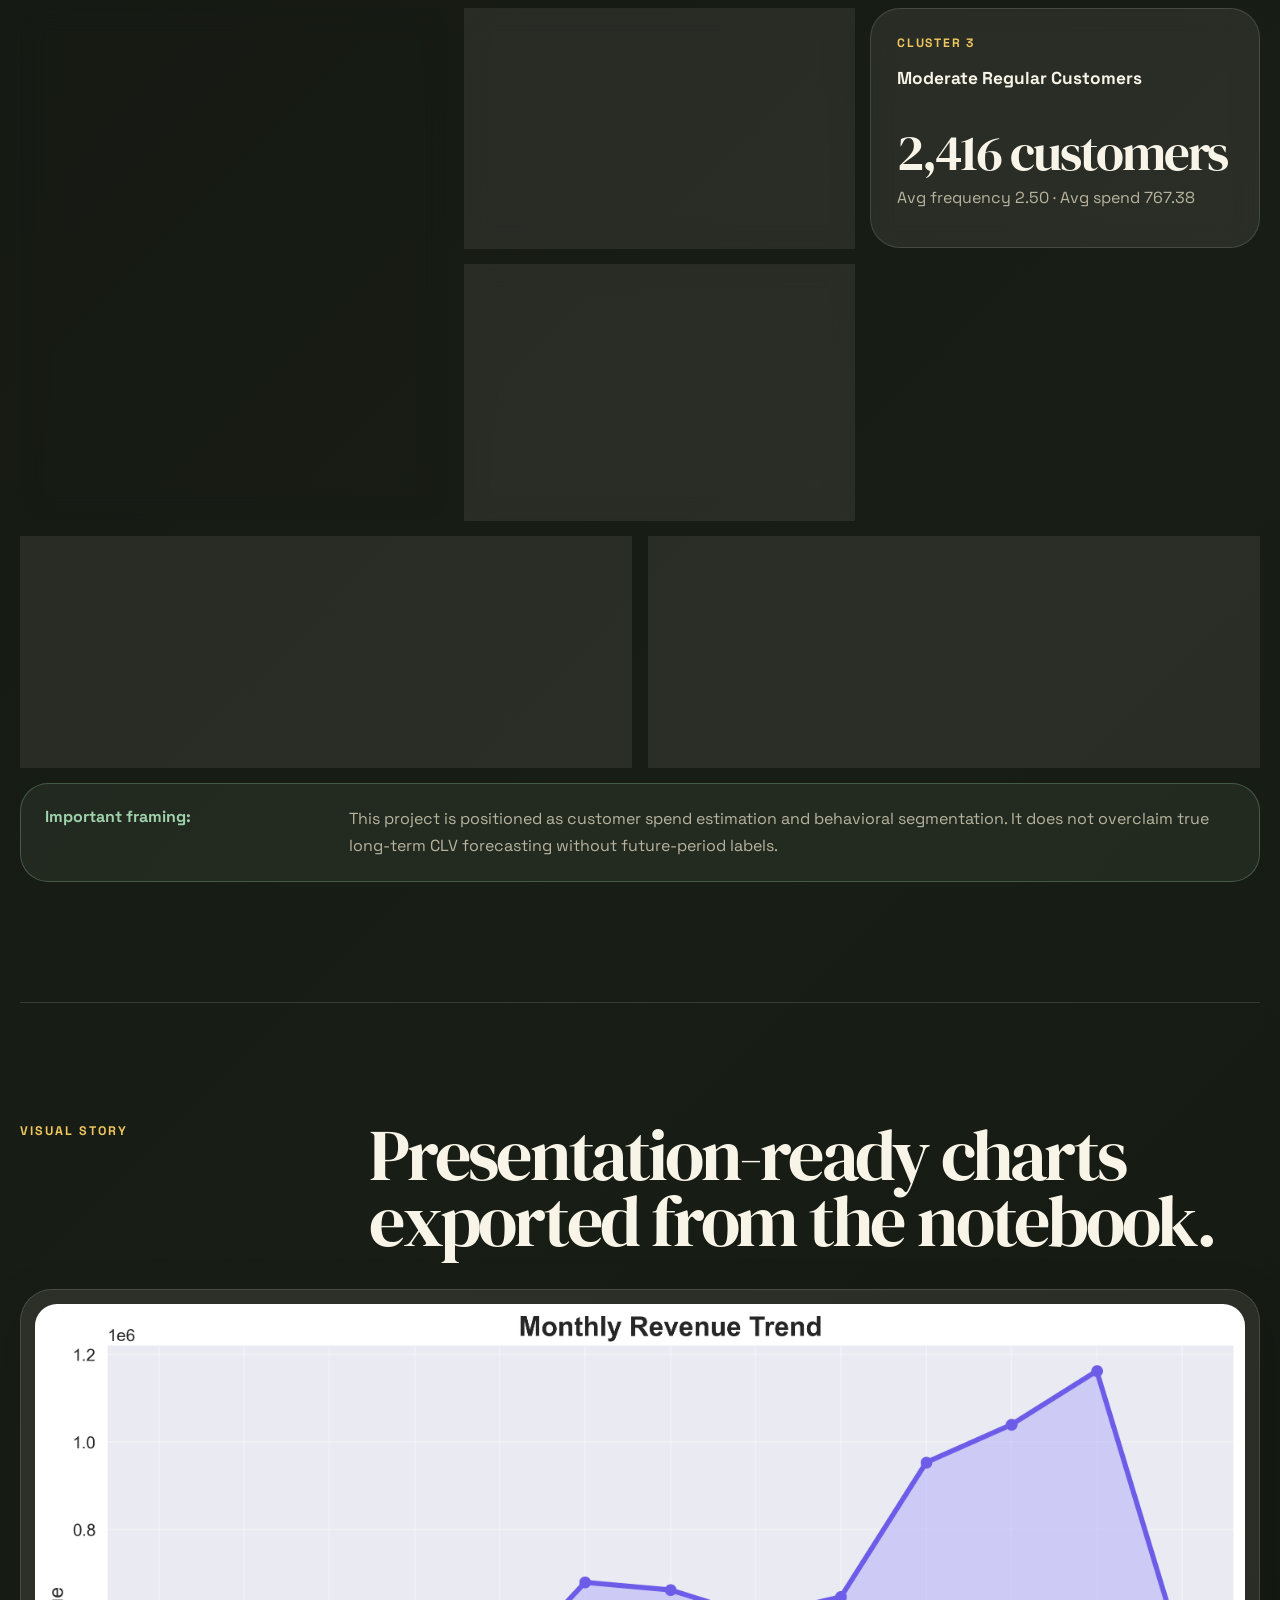
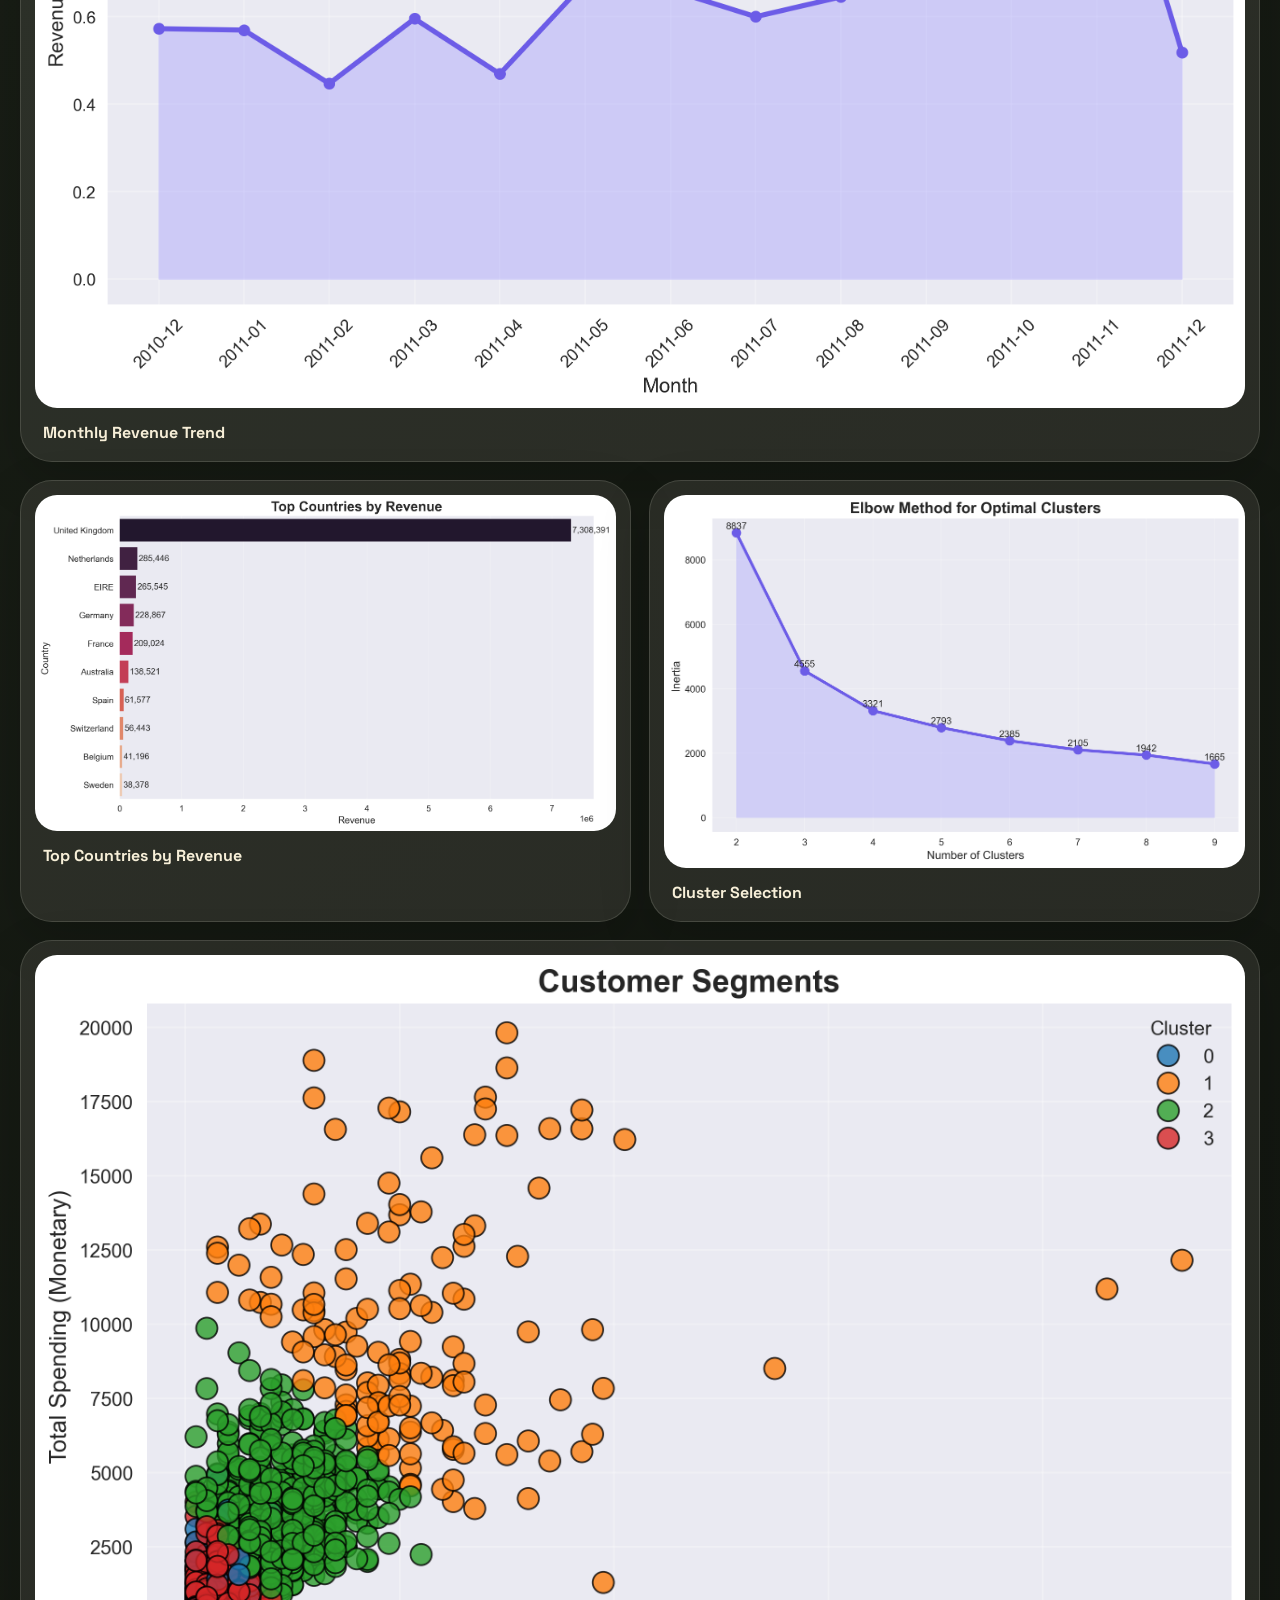
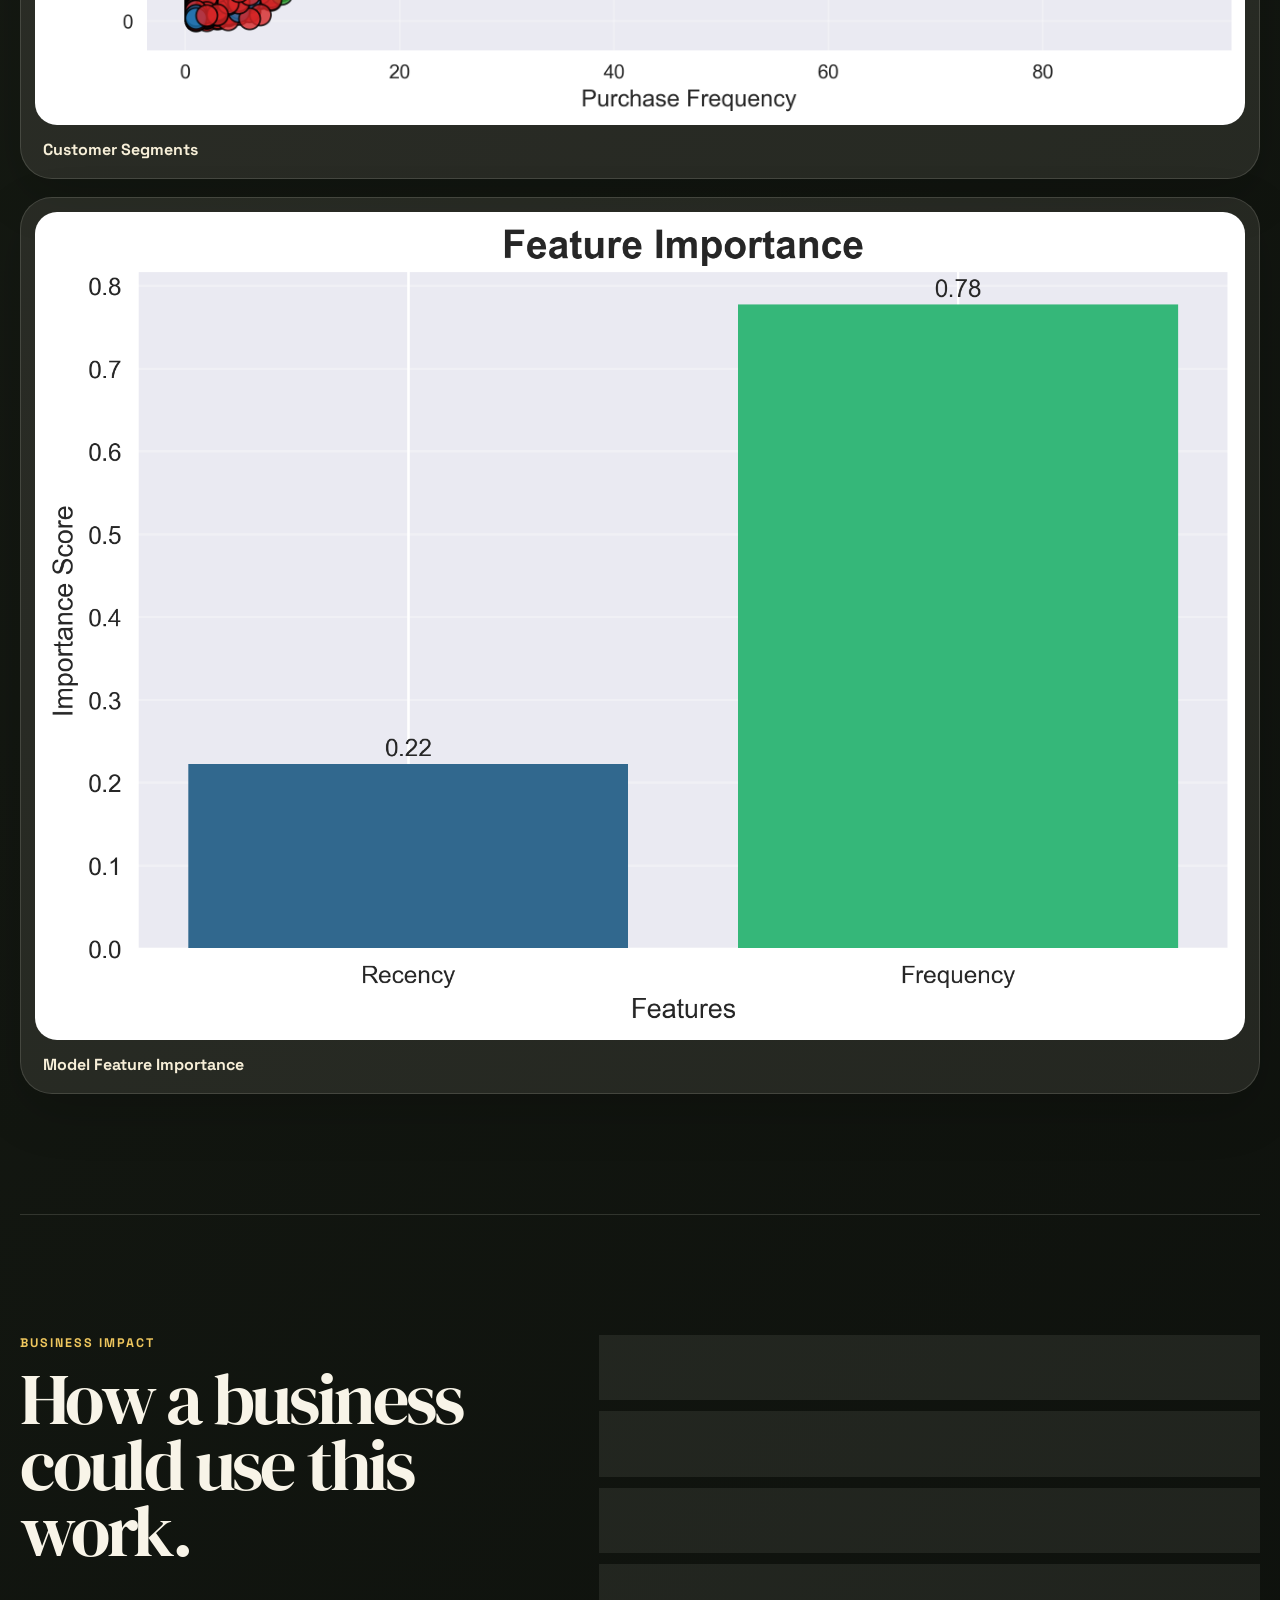
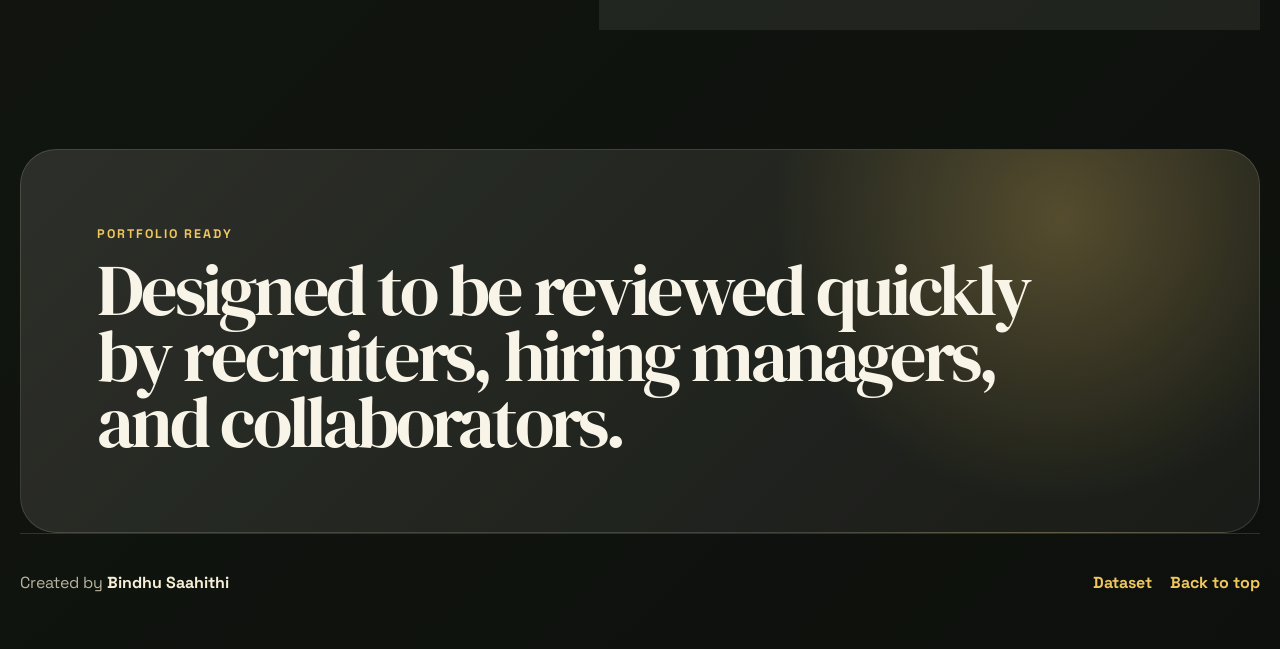
==== commit 146687e1: "Serve rendered notebook HTML" ====
--- a/index.html
+++ b/index.html
@@ -64,9 +64,7 @@
           </a>
           <a
             class="button button-dark"
-            href="https://nbviewer.org/github/bindhusaahithi/Customer-Segmentation-Customer-Lifetime-Value-Prediction/blob/main/notebooks/customer_segmentation.ipynb"
-            target="_blank"
-            rel="noopener noreferrer"
+            href="notebooks/customer_segmentation_notebook.html"
           >
             View Notebook
           </a>
